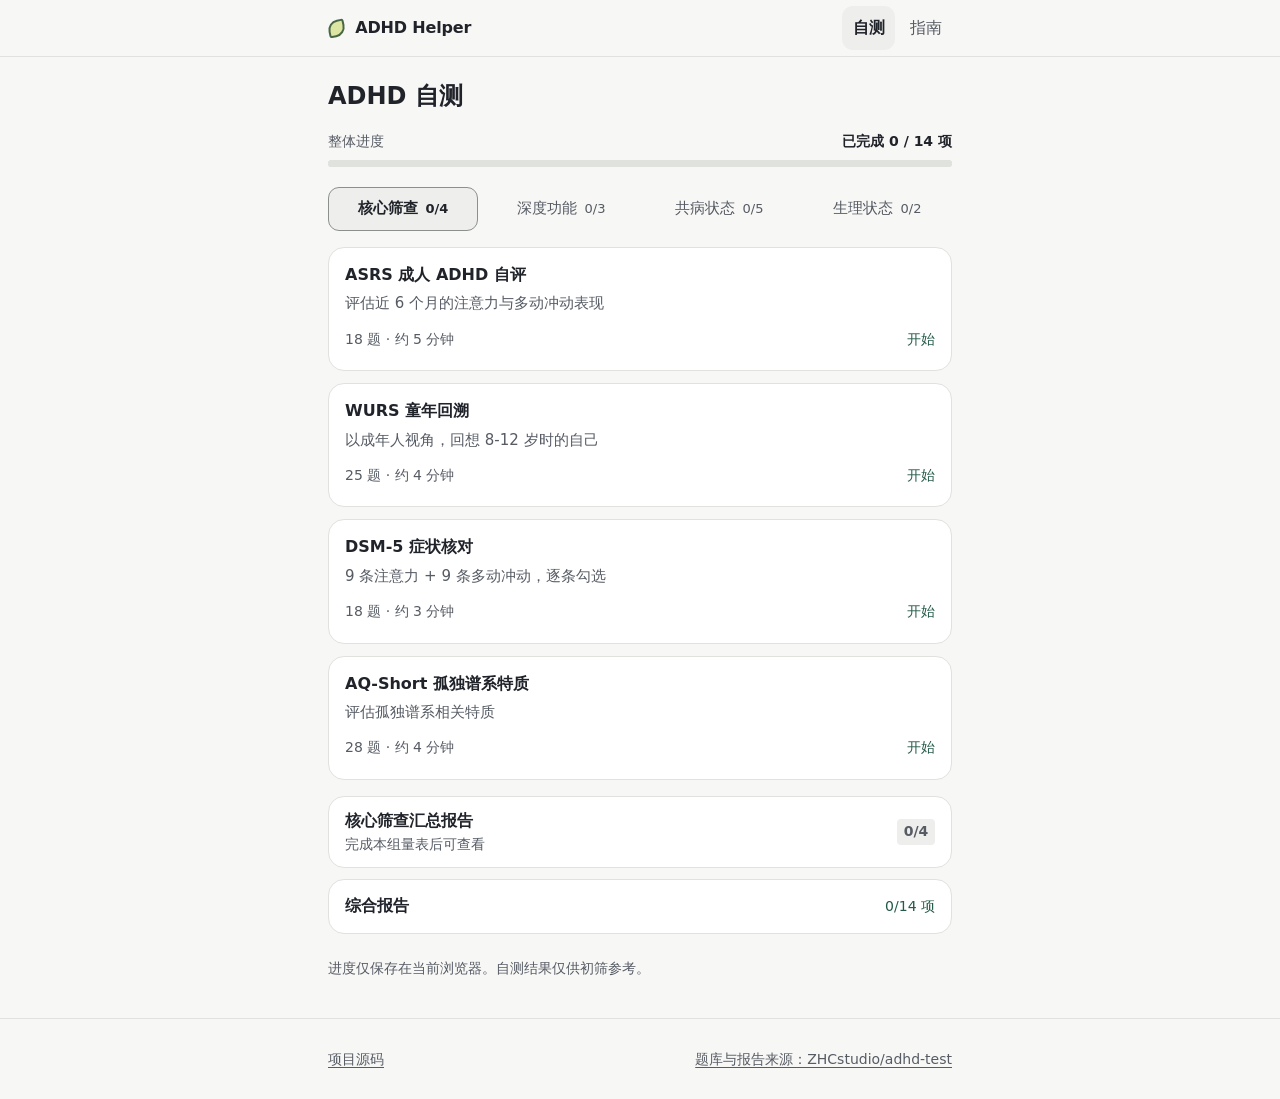
==== index.html @ ff5527a6 "Reduce competing emphasis across the assessment flow" ====
<!DOCTYPE html>
<html lang="zh-CN">
<head>
<meta charset="UTF-8">
<meta name="viewport" content="width=device-width, initial-scale=1">
<title>ADHD 自测 · ADHD Helper</title>
<meta name="description" content="ADHD 与神经多样性自测，含 14 项量表与报告。">
<script>
function openLegacyGuideSection() {
  if (["#library", "#action", "#foundations", "#toolbox"].includes(location.hash)) {
    location.replace("./guide.html" + location.search + location.hash);
  }
}
addEventListener("hashchange", openLegacyGuideSection);
openLegacyGuideSection();
</script>
<link rel="icon" type="image/png" href="site/assets/favicon.png">
<link rel="stylesheet" href="site/assets/site.css">
<link rel="stylesheet" href="site/assets/assessment.css">
</head>
<body class="assessment-page">
<a class="skip-link" href="#main">跳到正文</a>
<header class="site-header">
  <div class="wrap header-line">
    <a class="wordmark" href="./"><span class="mark" aria-hidden="true"></span>ADHD Helper</a>
    <nav aria-label="主导航">
      <a href="./" aria-current="page">自测</a>
      <a href="./guide.html">指南</a>
    </nav>
  </div>
</header>
<main id="main" class="wrap assessment">
  <noscript><p class="card">请启用 JavaScript，以便在浏览器里完成作答和生成报告。</p></noscript>


  <!-- ================= 首页 ================= -->
  <section class="screen" id="s-home">
    <h1 class="home-title" tabindex="-1">ADHD 自测</h1>
    <div class="home-progress" id="home-progress"></div>
    <div class="tabs" id="tabs" role="group" aria-label="量表分类"></div>
    <section class="scale-section" aria-labelledby="scale-heading">
      <h2 id="scale-heading" class="visually-hidden"></h2>
      <ul class="entry-list" id="entry-list" role="list"></ul>
    </section>
    <div class="report-list">
      <div id="tab-report-slot"></div>
      <div id="comp-slot"></div>
    </div>
    <div class="home-tools">
      <button class="btn btn-ghost" id="export-report" onclick="showReportImage()">导出报告图片</button>
      <details class="quiet-details" id="home-more" hidden>
        <summary>更多操作</summary>
        <button class="btn btn-ghost" onclick="resetTest()">清除本机进度</button>
      </details>
    </div>
    <p class="home-note">进度仅保存在当前浏览器。自测结果仅供初筛参考。</p>
  </section>

  <!-- ================= 引导页 ================= -->
  <section class="screen" id="s-guide">
    <button class="back-btn screen-back" onclick="showHome()">返回量表目录</button>
    <h2 class="step-title" tabindex="-1" id="g-title"></h2>
    <p id="g-rule" class="answer-rule"><span class="rule-label">作答范围</span> <strong id="g-focus"></strong></p>
    <p class="quiet-note" id="g-method" hidden></p>
    <p class="quiet-note" id="g-notice" hidden></p>
    <div class="btn-row">
      <button class="btn btn-primary" id="g-start" aria-describedby="g-rule">开始测试</button>
      <button class="btn btn-ghost" id="g-retest" onclick="retestCurrentScale()" hidden>重新测试</button>
    </div>
  </section>

  <!-- ================= 答题页 ================= -->
  <section class="screen" id="s-quiz">
    <button class="back-btn screen-back" onclick="openGuide(MODULES.indexOf(curMod))">返回量表说明</button>
    <div class="topbar">
      <div class="progress-row">
        <span id="q-scope"></span>
        <span id="q-position"></span>
      </div>
      <progress class="bar" id="q-bar" aria-label="本量表已答题数"></progress>
    </div>
    <div class="card q-card">
      <h2 tabindex="-1" class="q-text" id="q-text"></h2>
      <div class="q-hint" id="q-hint" hidden></div>
      <div class="options" id="options" role="radiogroup" aria-labelledby="q-text"></div>
      <details class="quiet-details" id="q-example" hidden>
        <summary>看例子</summary>
        <p id="q-ex"></p>
      </details>
    </div>
    <div class="quiz-actions">
      <button class="btn btn-ghost" id="q-back" onclick="goBack()">上一题</button>
      <button class="btn btn-primary" id="q-next" onclick="advanceQuestion()" disabled>下一题</button>
    </div>
  </section>

  <!-- ================= 单项结果页 ================= -->
  <section class="screen" id="s-result">
    <p class="quiet-note result-scale" id="r-scale"></p>
    <h2 class="step-title" tabindex="-1" id="r-title"></h2>
    <p class="result-score" id="r-score"></p>
    <div class="safety-summary" id="r-safety" hidden></div>
    <p class="quiet-note">结果仅供初筛参考，不能替代临床诊断。</p>
    <div class="btn-row">
      <button class="btn btn-primary" id="r-next">下一个测试</button>
      <button class="btn btn-ghost" id="r-home" onclick="showHome()">返回量表目录</button>
    </div>
    <details class="report-section" id="r-detail">
      <summary>结果解读</summary>
      <div class="sec-body interpret" id="r-interpret"></div>
    </details>
    <details class="quiet-details" id="r-more">
      <summary>更多操作</summary>
      <div class="quiet-actions">
        <button class="btn btn-ghost" onclick="openGuide(MODULES.indexOf(curMod))">量表说明</button>
        <button class="btn btn-ghost" onclick="retestCurrentScale()">重新测试</button>
      </div>
    </details>
  </section>

  <!-- ================= 模块汇总报告 ================= -->
  <section class="screen" id="s-tabrep">
    <h2 class="step-title" tabindex="-1" id="tr-title"></h2>
    <p class="report-overview" id="tr-sub"></p>
    <div class="safety-summary" id="tr-safety" hidden></div>
    <p class="quiet-note">报告仅供初筛参考，不能替代临床诊断。</p>
    <div class="btn-row">
      <button class="btn btn-primary" id="tr-next-module">下一个模块测试</button>
      <button class="btn btn-ghost" id="tr-home" onclick="showHome()">返回量表目录</button>
    </div>
    <div class="report-sections" id="tr-body"></div>
    <a class="quiet-link" href="./guide.html">阅读指南</a>
  </section>

  <!-- ================= 综合报告 ================= -->
  <section class="screen" id="s-comp">
    <h2 class="step-title" tabindex="-1">综合评估报告</h2>
    <p class="report-overview" id="c-sub"></p>
    <div class="safety-summary" id="c-safety" hidden></div>
    <p class="quiet-note">报告仅供初筛参考，不能替代临床诊断。</p>
    <div class="btn-row">
      <button class="btn btn-primary" onclick="showReportImage()">导出报告图片</button>
      <button class="btn btn-ghost" onclick="showHome()">返回量表目录</button>
    </div>
    <div class="report-sections" id="c-body"></div>
    <a class="quiet-link" href="./guide.html">阅读指南</a>
    <p class="author">测试作者：烛火虫</p>
  </section>

  <!-- ================= 未解锁 ================= -->
  <section class="screen" id="s-locked">
    <h2 class="step-title" tabindex="-1" id="l-title"></h2>
    <p class="report-overview" id="l-sub"></p>
    <div class="btn-row">
      <button class="btn btn-primary" id="l-btn">继续测试</button>
      <button class="btn btn-ghost" onclick="showHome()">返回量表目录</button>
    </div>
    <details class="report-section" id="l-detail">
      <summary>未完成的量表</summary>
      <ul class="sec-body pending-list" id="l-body"></ul>
    </details>
  </section>
</main>
<footer class="site-footer">
  <div class="wrap footer-line">
    <a href="https://github.com/LukeSONG2000/adhd-helper">项目源码</a>
    <a href="https://github.com/ZHCstudio/adhd-test">题库与报告来源：ZHCstudio/adhd-test</a>
  </div>
</footer>

<script>
/* =====================================================================
 * 0. 全局配置
 * ===================================================================== */
const STORE_KEY = "nd_matrix_v2";        // localStorage 存档键（v2：计分规范化后的新存档，避免读到旧版计分缓存）

/* 就诊前商业保险提醒：当结果建议去医院诊断时显示 */
const INSURANCE_TIP = `<p class="small" style="margin:6px 0 0;color:var(--t2);">💡 就诊前提醒：如你近期计划购买商业健康险或重疾险，建议先完成投保再就诊。因为一旦留下精神类疾病（如 ADHD）的确诊或就诊记录，可能影响后续核保与承保。</p>`;
/* 报告结尾的就诊前保险小提醒 */
const INSURANCE_CLOSE = rsec("就诊前小提醒", `<p>如你近期有就医计划，建议先配置好商业健康险或重疾险再就诊；因为一旦留下精神类疾病（如 ADHD）的确诊或就诊记录，可能影响后续投保与核保。</p>`);

const TABS = [
  { id: "core",     name: "核心筛查" },
  { id: "deep",     name: "深度功能" },
  { id: "comorbid", name: "共病状态" },
  { id: "physio",   name: "生理状态" }
];

/* 选项预设（v = 该选项计分值） */
const O = {
  f5:  [["从不",0],["很少",1],["有时",2],["经常",3],["非常频繁",4]],
  s5:  [["完全没有",0],["轻微",1],["中度",2],["明显",3],["非常严重",4]],
  c5:  [["从不",0],["偶尔",1],["有时",2],["经常",3],["几乎总是",4]],
  yn:  [["否",0],["是",1]],
  a4:  [["完全不符合",0],["略有不符合",1],["略有符合",2],["完全符合",3]],
  aq4: [["完全不符合",1],["略有不符合",2],["略有符合",3],["完全符合",4]],
  b3:  [["从不",0],["有时",1],["经常",2]],
  t5:  [["完全不符合",1],["比较不符合",2],["一般",3],["比较符合",4],["完全符合",5]],
  p4:  [["完全没有",0],["有几天",1],["一半以上时间",2],["几乎每天",3]]
};

/* =====================================================================
 * 1. 题库
 * ---------------------------------------------------------------------
 * 说明：每个模块 = 一个对象。items 为题目数组，opts 为选项预设。
 *      你现在可以直接替换 items 里的文字，数量与顺序任意；
 *      计分自动按 opts 的 v 值累加，无需改动其他代码。
 *      detail(a) 用于计算维度子分，conclude(r) 用于结论，interpret(r) 用于解析文案。
 * ===================================================================== */

/* ---------- 模块 1：ASRS（18 题，0-4 分，满分 72） ---------- */
const ASRS_ITEMS = [
  "做事时，我常因难以关注细节而粗心出错。",
  "做需要持续专注的事时，我很难一直保持注意力。",
  "别人和我说话时，我常常在走神、没听进去。",
  "任务到了收尾阶段，我常常就做不下去了。",
  "需要按顺序推进的事，我常常拖到最后才做。",
  "我常忘记约定、预约，或忘记答应过的事。",
  "需要安静坐着时，我常坐不住、手脚动不停。",
  "在需要长时间坐着的场合，我常忍不住起身。",
  "我常感到内心焦躁、像有股劲儿使不出来。",
  "在需要收住的场合，我常常话特别多。",
  "别人话没说完，我常忍不住先接话。",
  "需要排队或等待时，我常感到难以忍受。",
  "我常常在别人说话时插嘴或打断。",
  "日常生活中我常因粗心漏掉细节。",
  "我常把手机、钥匙、文件随手一放就找不到。",
  "周围有动静时，我很容易被带走注意力。",
  "我常同时开好几件事，最后一件都没做完。",
  "需要等待结果时，我常感到坐立难安。"
];

/* ---------- 模块 2：WURS（25 题，0-4 分，满分 100，36 分为界） ---------- */
const WURS_ITEMS = [
  "上课或写作业时，我很难长时间集中注意力。",
  "我常在上课时走神、做白日梦。",
  "我写作业拖拖拉拉，常要大人催。",
  "我在座位上坐不住，总想动来动去。",
  "我常弄丢课本、文具或作业本。",
  "我的书包、书桌或房间总是很乱。",
  "我做事鲁莽，不太考虑后果。",
  "我在课堂上很难安静听讲。",
  "我常和同伴在游戏或活动中起冲突。",
  "我话很多，常插嘴、打断别人。",
  "排队或轮流时，我很难耐心等待。",
  "我情绪变化很快，容易突然发脾气。",
  "被批评时我反应特别强烈，很难平静。",
  "我比同龄人更容易冲动，事后又后悔。",
  "我阅读时容易跳行、漏字。",
  "我写字潦草，很难写工整。",
  "我的成绩明显配不上我的聪明程度。",
  "我很难把需要按步骤的事做完。",
  "我常忘记老师布置的作业或要带的东西。",
  "一点动静就能把我从专注里拉走。",
  "我动作笨拙，容易磕碰受伤。",
  "我在课堂上小动作很多。",
  "我很难按时起床、按时完成事情。",
  "大人常说我精力太旺盛、像装了马达。",
  "我常凭一时兴致做事，兴趣来得快去得也快。"
];

/* ---------- 模块 3：DSM-5 症状核对（18 题，是/否） ---------- */
const DSM_ATT_ITEMS = [
  "完成任务时，我常因粗心或忽略细节而出错。",
  "我很难在任务或娱乐中保持较长时间的专注。",
  "别人直接和我说话时，我常显得心不在焉。",
  "我常无法按指令把事情做完（不是对抗或不理解）。",
  "我在组织任务、管理时间上常感到困难。",
  "我常回避或不愿开始需要持续动脑的事。",
  "我常弄丢必需的东西（钥匙、手机、文件等）。",
  "外界无关的刺激很容易让我分心。",
  "日常活动中我常忘事（回消息、缴费、约定等）。"
];
const DSM_HYP_ITEMS = [
  "我手脚常动个不停，或在座位上扭来扭去。",
  "需要安坐的场合，我常忍不住离开座位。",
  "我常感到坐立难安、浑身想动。",
  "我很难安静地参与休闲活动或放松。",
  "我常忙个不停，像身上装了马达。",
  "我说话常常特别多。",
  "别人问题没问完，我常抢着回答。",
  "排队或等待轮到我时，我常难以忍受。",
  "我常打断或介入别人的对话、事情。"
];

/* ---------- 模块 4：AQ-Short（28 题，1-4 分，满分 112，65 分为界，Hoekstra 版） ---------- */
const AQ_ITEMS = [
  "我常注意到别人忽略的细节。",
  "比起和人一起，我更愿意独自做事。",
  "声音、光线、气味等感官刺激很容易让我不适。",
  "我能很快察觉对话里的潜台词。",             // 反向
  "我喜欢事情按固定的顺序和流程进行。",
  "社交场合里，我常不知道该接什么话。",
  "对感兴趣的话题，我会钻研得非常深。",
  "我喜欢和别人一起做事。",                   // 反向
  "我常按字面理解别人的话，听不出言外之意。",
  "我能轻松读懂别人的情绪。",                 // 反向
  "计划突然改变会让我明显不适。",
  "我常沉浸在自己的思绪里。",
  "我更喜欢熟悉的做法，而不是尝试新方式。",
  "我能自然地参与闲聊。",                     // 反向
  "我常觉得自己的感受和别人不太一样。",
  "人群、噪音等环境刺激很容易让我疲惫。",
  "我擅长想象虚构的场景或人物。",             // 反向
  "社交之后我需要独处来恢复。",
  "我很难推断别人在想什么。",
  "我喜欢规则明确、预期清楚的环境。",
  "别人常说我说话太直接。",
  "我能很快看懂一个人的表情。",               // 反向
  "我会同时深挖几个感兴趣的方向。",
  "我很难从别人的角度看问题。",
  "我比多数人更容易注意到规律和模式。",
  "我常因为该说什么而紧张。",
  "我对触感、衣物标签等比较敏感。",
  "我更喜欢和人保持一定距离的相处方式。"
];
const AQ_REV = [3, 7, 9, 13, 16, 21]; // 反向计分题索引（0 起）

/* ---------- 模块 5：BRIEF-A 核心摘录（15 题，0-2 分，3 维度） ---------- */
const BRIEF_ITEMS = [
  // 任务启动（0-4）
  "即使知道该做，我也很难开始。",
  "我需要别人催着才能开始做事。",
  "我常把任务拖到最后一刻。",
  "开始做事前，我会先做很多无关的事。",
  "我很难决定第一步该做什么。",
  // 工作记忆（5-9）
  "我常忘记刚刚被告知的事。",
  "做事做到一半，我忘了下一步要做什么。",
  "走进一个房间后，我忘了自己要拿什么。",
  "我必须写下来才能记住事情。",
  "心算或记账时我容易出错。",
  // 情绪控制（10-14）
  "我容易因为小事发火。",
  "情绪上来时，我很难让自己停下来。",
  "被批评后，我要很久才能缓过来。",
  "情绪波动会直接影响我的做事效率。",
  "我常在小事发火后懊悔自己的反应。"
];
const BRIEF_DIMS = ["任务启动", "工作记忆", "情绪控制"];

/* ---------- 模块 7：CAT-Q 社交伪装（10 题，0-3 分，满分 30） ---------- */
const CATQ_ITEMS = [
  "我会模仿别人的表情和语气，让自己显得自然。",
  "我会提前准备话题，避免冷场。",
  "我会刻意控制自己的动作，让它看起来正常。",
  "社交后我会反复回想自己说错的话。",
  "我会隐藏自己真正感兴趣的话题。",
  "我会强迫自己维持眼神接触。",
  "社交时我会扮演一个更讨人喜欢的自己。",
  "我需要花很多力气才能让对话显得自然。",
  "我会压住自己的真实反应（不适、烦躁）。",
  "社交结束后我感到明显疲惫。"
];

/* ---------- 模块 8：TAS-20 述情障碍（20 题，1-5 分，满分 100，61 分为界） ---------- */
const TAS_ITEMS = [
  "我常不清楚自己此刻是什么感受。",
  "我很难用语言描述自己的情绪。",
  "我有时会突然情绪爆发，却说不清原因。",
  "我能轻松地描述自己的感受。",
  "我更愿意去体验感受，而不只是分析事情。",
  "难过时，我分不清是悲伤、愤怒还是害怕。",
  "我常分不清身体感觉和情绪的区别。",
  "我更愿意聊具体的事，而不是感受。",
  "我会回避谈自己的内心。",
  "与自己的情绪保持联结，对我来说很重要。",
  "别人说我太理性、太冷静。",
  "我很难察觉别人情绪的变化。",
  "我常用还好没事概括自己的状态。",
  "我很难分辨自己是紧张还是兴奋。",
  "我常事后才意识到当时的情绪。",
  "我觉得谈感受没什么用。",
  "我不太会安慰别人。",
  "即使彼此沉默，我也能感到和他人的亲近。",
  "审视自己的感受，能帮我更好地解决问题。",
  "我常感到内心一片空白，说不出感受。"
];

/* ---------- 模块 9：PHQ-9（9 题，0-3 分，满分 27） ---------- */
const PHQ_ITEMS = [
  "做事时提不起劲，或没有兴趣。",
  "感到心情低落、沮丧或绝望。",
  "入睡困难、睡不安稳，或睡得过多。",
  "感到疲倦、没有活力。",
  "食欲不振，或吃得比平时多很多。",
  "觉得自己很糟，或觉得自己让家人失望。",
  "注意力不集中（如看东西时容易走神）。",
  "动作或说话明显变慢；或烦躁、坐立不安。",
  "有不如死掉，或想伤害自己的念头。"
];

/* ---------- 模块 10：GAD-7（7 题，0-3 分，满分 21） ---------- */
const GAD_ITEMS = [
  "感到紧张、焦虑或急切。",
  "无法停止或控制自己的担忧。",
  "对各种各样的事情担忧过多。",
  "很难放松下来。",
  "因为不安而无法静坐。",
  "变得容易烦恼或易怒。",
  "感到好像会有可怕的事情发生。"
];

/* ---------- 模块 11：CPTSD 核心版（10 题，0-4 分，满分 40） ---------- */
const CPT_ITEMS = [
  "一点小事就能让我情绪失控。",
  "情绪来得很猛，我很难平复。",
  "我常感到麻木、心里空空的。",
  "我常觉得自己本质上有问题。",
  "我经常感到羞耻。",
  "我觉得自己不值得被好好对待。",
  "我很难信任别人。",
  "我总在警惕不好的事会发生。",
  "我常感到和周围的人有距离。",
  "我很难在关系里放松下来。"
];

/* ---------- 模块 12：MDQ 双相摘要（13 题是/否 + 1 题综合） ---------- */
const MDQ_ITEMS = [
  "曾有一段时间，我比平常更有精力、更自信。",
  "那段时间我睡得很少也不觉得累。",
  "那段时间我话比平常多很多。",
  "那段时间念头飞快，停不下来。",
  "那段时间我很容易被外界打断、分心。",
  "那段时间我做了很多计划外的事。",
  "那段时间我特别容易烦躁。",
  "那段时间我觉得自己能力特别强。",
  "那段时间我花钱比平常多，或冲动消费。",
  "那段时间我在人际上更主动甚至冒失。",
  "那段时间我做过事后后悔的冲动决定。",
  "别人觉得我那段时间不像平时的我。",
  "那种状态持续了几天以上。",
  "这些状态是否曾同时出现，并给我带来明显困扰？"   // 综合题
];

/* ---------- 模块 13：MSI-BPD（10 题，是/否，≥7 高风险） ---------- */
const MSI_ITEMS = [
  "我常因为害怕被抛下而反应强烈。",
  "我的人际关系常在极度亲密和疏远之间摆动。",
  "我对自己的看法经常剧烈变化。",
  "情绪很差时，我会冲动地做一些事后后悔的事。",
  "我曾在情绪崩溃时有过伤害自己的冲动。",
  "我常感到内心空虚。",
  "我容易暴怒，很难控制。",
  "压力大时，我会觉得一切不真实，或像抽离出去。",
  "我常觉得别人不可靠。",
  "我很难控制自己的情绪。"
];

/* ---------- 模块 14：PSQI 睡眠质量核心版（9 题，0-3 分，满分 27） ---------- */
const PSQI_ITEMS = [
  "上床后我要很久才能睡着。",
  "我夜里会醒来，或很早就醒。",
  "我的睡眠时长不够。",
  "白天我感到困倦、精力不足。",
  "睡眠问题已经影响到我的工作或学习。",
  "我需要靠刷手机才能入睡。",
  "一躺下，脑子里的念头就停不下来。",
  "我的作息时间很不固定。",
  "早上我很难起床。"
];

/* ---------- 模块 15：rMEQ 晨型-夜型问卷精简版（5 题，总分 4–24） ---------- */
const CHRONO_ITEMS = [
  { q: "如果你可以完全自由安排一天，你大概几点起床？", opts: [
    ["05:00–06:30", 5], ["06:30–07:45", 4], ["07:45–09:45", 3], ["09:45–11:00", 2], ["11:00–12:00", 1]
  ] },
  { q: "早上醒来后的头半小时，你通常感觉如何？", opts: [
    ["非常清醒", 4], ["比较清醒", 3], ["有点疲惫", 2], ["非常疲惫", 1]
  ] },
  { q: "如果要做一个很需要动脑的任务（比如考试），你更愿意安排在什么时候？", opts: [
    ["08:00–10:00", 4], ["11:00–13:00", 3], ["15:00–17:00", 2], ["19:00–21:00", 1]
  ] },
  { q: "一天中你感觉状态最好、最有精神的时间大概是？", opts: [
    ["05:00–08:00", 5], ["08:00–10:00", 4], ["10:00–17:00", 3], ["17:00–22:00", 2], ["22:00–05:00", 1]
  ] },
  { q: "你觉得自己是晨型人还是夜型人？", opts: [
    ["明显晨型", 6], ["偏晨型", 4], ["偏夜型", 2], ["明显夜型", 0]
  ] }
];

/* =====================================================================
 * 2. 模块定义（计分 / 结论 / 解析 / 引导页）
 * ===================================================================== */
const MODULES = [
  /* ---------------- Tab 1 核心筛查 ---------------- */
  {
    id: "asrs", tab: "core", icon: "⚡", color: "#EEF3E4",
    name: "ASRS 成人 ADHD 自评",
    desc: "评估近 6 个月的注意力与多动冲动表现",
    time: "5", items: ASRS_ITEMS, opts: O.f5,
    detail(a) {
      const iaIdx = [0,1,2,3,4,5,13,14,15,16], hiIdx = [6,7,8,9,10,11,12,17];
      const sum = idx => idx.reduce((s,i) => s + (a[i] || 0), 0);
      const core = a.slice(0,6).filter(v => v >= 2).length; // 核心 6 题中有时/经常/非常频繁数
      return { ia: sum(iaIdx), iaMax: iaIdx.length*4, hi: sum(hiIdx), hiMax: hiIdx.length*4, core };
    },
    conclude(r) {
      return r.detail.core >= 4
        ? { label: "高度疑似", emoji: "🔎" }
        : { label: "未达初筛阈值", emoji: "🌱" };
    },
    interpret(r) {
      const d = r.detail;
      let h = `<div class="dim">
        <div class="dim-row"><span>注意力缺陷（IA）</span><strong>${d.ia} / ${d.iaMax}</strong></div>
        <div class="dim-bar"><div class="dim-fill" style="width:${Math.round(d.ia/d.iaMax*100)}%"></div></div>
      </div>
      <div class="dim">
        <div class="dim-row"><span>多动 / 冲动（HI）</span><strong>${d.hi} / ${d.hiMax}</strong></div>
        <div class="dim-bar"><div class="dim-fill" style="width:${Math.round(d.hi/d.hiMax*100)}%"></div></div>
      </div>`;
      if (d.core >= 4) {
        h += `<p>6 道核心题中，你有 <strong>${d.core} 题</strong>选择了有时经常或非常频繁。在国际通用的 ASRS 初筛规则里，核心题有 4 题及以上达到这个频率，提示<strong>高度疑似成人 ADHD</strong>。</p>`;
      } else {
        h += `<p>6 道核心题中，有 <strong>${d.core} 题</strong>达到有时以上，暂未达到常用的初筛提示阈值。</p>`;
      }
      h += `<p>注意力维度（IA）偏高，通常表现为分心、粗心、拖延、难以组织和收尾；多动冲动维度（HI）偏高，则更多表现为坐立不安、内心焦躁、打断别人、凭冲动做决定。你的两个维度分别是 ${d.ia}/${d.iaMax} 与 ${d.hi}/${d.hiMax}，可以据此判断困扰主要落在哪一侧。</p>`;
      h += d.core >= 4
        ? `<p>💡 建议：这样的频率已经可能影响到工作、学习或关系，值得做一次正式评估，精神科或心理科都可以，医生会结合成长史一起判断。</p>${INSURANCE_TIP}`
        : `<p>💡 建议：目前未达提示阈值。如果生活中确实有明显困扰，可以先记录两周的注意力状况，再决定是否咨询。</p>`;
      return h;
    },
    guide: {
      title: "ASRS 成人 ADHD 自评量表",
      focus: "最近半年"
    }
  },
  {
    id: "wurs", tab: "core", icon: "🕰️", color: "#fef6ee",
    name: "WURS 童年回溯",
    desc: "以成年人视角，回想 8-12 岁时的自己",
    time: "4", items: WURS_ITEMS, opts: O.s5,
    detail(a) { return {}; },
    conclude(r) {
      return r.score >= 36
        ? { label: "童年特征显著", emoji: "🕰️" }
        : { label: "童年特征不明显", emoji: "🌱" };
    },
    interpret(r) {
      let h = "";
      if (r.score >= 36) {
        h += `<p>你的童年回溯得分 <strong>${r.score} 分</strong>（36 分为分界线），提示这些特征在 8-12 岁时就已经相当明显。</p>
        <p>这些特征在童年时期就已经存在，你从小到大一直承担着比常人更多的负荷。这并不是你现在才出现的困扰，而是伴随你已久的特质。</p>
        <p>很多人在成长过程中学会了用意志力、清单、截止期限和自责来压住这些表现，所以外人看到的往往是挺靠谱的一个人，只有你自己知道维持这一切有多费力。</p>
        <p>💡 建议：这份回溯结果对医生判断是否 12 岁前起病很有价值，就诊时可以直接拿出来讲。</p>`;
      } else {
        h += `<p>你的童年回溯得分 <strong>${r.score} 分</strong>，低于 36 分的分界线，说明你记忆中的童年并没有集中出现这类特征。</p>
        <p>这提示：你现在遇到的注意力或执行困难，<strong>可能更多与近期的压力、情绪或睡眠有关</strong>，而不是从童年延续下来的特质。</p>
        <p>💡 建议：先看看后面的情绪与睡眠量表，也许答案在那里。</p>`;
      }
      return h;
    },
    guide: {
      title: "WURS 童年回溯量表",
      focus: "自己 8–12 岁时"
    }
  },
  {
    id: "dsm", tab: "core", icon: "📋", color: "#eefef4",
    name: "DSM-5 症状核对",
    desc: "9 条注意力 + 9 条多动冲动，逐条勾选",
    time: "3", items: DSM_ATT_ITEMS.concat(DSM_HYP_ITEMS), opts: O.yn,
    detail(a) {
      return { att: a.slice(0,9).filter(v => v === 1).length,
               hyp: a.slice(9).filter(v => v === 1).length };
    },
    conclusionByDetail(d) {
      if (d.att >= 5 && d.hyp >= 5) return "ADHD-C型";
      if (d.att >= 5) return "ADHD-I型";
      if (d.hyp >= 5) return "ADHD-HI型";
      return "症状不明显";
    },
    conclude(r) {
      const l = this.conclusionByDetail(r.detail);
      return { label: l, emoji: l === "症状不明显" ? "🌱" : "🔎" };
    },
    summary(r) { return `注意(${r.detail.att}/9) 多动(${r.detail.hyp}/9) | 结论：${this.conclusionByDetail(r.detail)}`; },
    interpret(r) {
      const d = r.detail;
      let h = `<div class="dim">
        <div class="dim-row"><span>注意力不集中条目是</span><strong>${d.att} / 9</strong></div>
        <div class="dim-bar"><div class="dim-fill" style="width:${Math.round(d.att/9*100)}%"></div></div>
      </div>
      <div class="dim">
        <div class="dim-row"><span>多动 / 冲动条目是</span><strong>${d.hyp} / 9</strong></div>
        <div class="dim-bar"><div class="dim-fill" style="width:${Math.round(d.hyp/9*100)}%"></div></div>
      </div>`;
      const l = this.conclusionByDetail(d);
      if (l === "ADHD-C型") h += `<p>两个维度都达到 5 条及以上，属于<strong>混合型（ADHD-C）</strong>：分心和冲动同时存在，互相放大。</p>`;
      else if (l === "ADHD-I型") h += `<p>注意力维度达到显著水平，多动冲动相对轻微，属于<strong>注意力缺陷为主型（ADHD-I）</strong>。这类安静的 ADHD最容易被误读成懒不用心。</p>`;
      else if (l === "ADHD-HI型") h += `<p>多动冲动维度达到显著水平，注意力条目相对轻，属于<strong>多动冲动为主型（ADHD-HI）</strong>：坐不住、抢话、冲动决定的比重更大。</p>`;
      else h += `<p>两个维度都未达到 5 条这一阈值，当前症状表现较为轻微。</p>`;
      h += `<p class="small">DSM-5 完整诊断还需满足：12 岁前起病、在两个以上场景出现、明确影响功能。本核对只覆盖条目这一层。</p>`;
      return h;
    },
    guide: {
      title: "DSM-5 症状核对清单",
      focus: "日常经常出现的情况"
    }
  },
  {
    id: "aq", tab: "core", icon: "🧩", color: "#f3f0ff",
    name: "AQ-Short 孤独谱系特质",
    desc: "评估孤独谱系相关特质",
    time: "4", items: AQ_ITEMS, opts: O.aq4, rev: AQ_REV,
    detail(a) { return {}; },
    conclude(r) {
      return r.score >= 65
        ? { label: "高度符合 ASD 特质", emoji: "🧩" }
        : { label: "未达提示阈值", emoji: "🌱" };
    },
    interpret(r) {
      let h = "";
      if (r.score >= 65) {
        h += `<p>你的得分 <strong>${r.score} 分</strong>，达到 65 分的提示线，说明你在社交理解、感官敏感、偏好规律、兴趣深度等方面，呈现出较多<strong>孤独谱系（ASD）特质</strong>。</p>
        <p>需要特别说明的是：<strong>ASD 特质常常被社交伪装所掩盖</strong>。很多人从小被期待懂事、体贴、会看眼色，于是主动学会微笑、接话、模仿别人的反应，看起来社交无碍，但每一次互动都在消耗大量心力。长期伪装的结果，往往是成年后持续的疲惫、社交后需要长时间独处恢复，甚至搞不清哪个才是真正的我。<span class="small">（这类伪装在女性身上尤其常见，因此女性的 ASD 往往更晚才被识别。）</span></p>
        <p>这类耗竭常被误认为抑郁或内向，也常和 ADHD 同时出现。</p>
        <p>💡 建议：如果这些描述让你有共鸣，可以进一步了解孤独谱系（ASD）的表现，而不必急着给自己下结论。</p>`;
      } else {
        h += `<p>你的得分 <strong>${r.score} 分</strong>，未达到 65 分的提示线，ASD 相关特质的整体表现不突出。</p>
        <p>当然，量表无法覆盖所有情况，如果你在社交场合长期感到在演，或对声音、光线格外敏感，仍值得单独关注。</p>`;
      }
      return h;
    },
    guide: {
      title: "AQ-Short 孤独谱系特质筛查",
      focus: "长期一贯的表现"
    }
  },

  /* ---------------- Tab 2 深度功能 ---------------- */
  {
    id: "brief", tab: "deep", icon: "🧠", color: "#eef7ff",
    name: "BRIEF-A 核心摘录",
    desc: "任务启动 · 工作记忆 · 情绪控制",
    time: "3", items: BRIEF_ITEMS, opts: O.b3,
    detail(a) {
      const s = [0,1,2].map(k => a.slice(k*5, k*5+5).reduce((x,y) => x + (y||0), 0));
      return { scores: s, maxEach: 10, weakest: BRIEF_DIMS[s.indexOf(Math.max(...s))], total: s.reduce((x,y)=>x+y,0) };
    },
    conclude(r) {
      const d = r.detail, avg = d.total / 15;
      if (avg >= 1.2) return { label: `执行负荷偏高（最弱：${d.weakest}）`, emoji: "🧠" };
      if (avg >= 0.7) return { label: `执行负荷中等（最弱：${d.weakest}）`, emoji: "🌤️" };
      return { label: "执行功能负荷较低", emoji: "🌱" };
    },
    interpret(r) {
      const d = r.detail;
      let h = `<p>三个维度的得分（每项满分 10）：</p>`;
      BRIEF_DIMS.forEach((name, i) => {
        h += `<div class="dim">
          <div class="dim-row"><span>${name}</span><strong>${d.scores[i]} / 10</strong></div>
          <div class="dim-bar"><div class="dim-fill" style="width:${d.scores[i]*10}%"></div></div>
        </div>`;
      });
      const desc = {
        "任务启动": "开始一件事对你来说格外费劲，不是不想做，而是启动这一步像有一堵墙。拖延往往卡在这里。",
        "工作记忆": "信息在脑子里存不住：听完就忘、做到一半忘了下一步。这不是记性差，而是工作记忆的便签纸太小。",
        "情绪控制": "情绪的反应速度和强度都偏高，小事也能点着火，事后又容易懊悔。"
      };
      h += `<p>你最薄弱的环节是 <strong>${d.weakest}</strong>。${desc[d.weakest]}</p>`;
      h += `<p>💡 建议：与其全面改造自己，不如只针对这一个环节设计外部支架，比如把启动动作拆到极小、把记忆外包给便签和提醒、在情绪爆发前设一个物理暂停。</p>`;
      return h;
    },
    guide: {
      title: "BRIEF-A 执行功能核心摘录",
      focus: "最近一个月",
      method: "没遇过的情境，可以估计自己完成的难度。"
    }
  },
  {
    id: "catq", tab: "deep", icon: "🎭", color: "#f5f0ff",
    name: "CAT-Q 社交伪装代价",
    desc: "评估你在社交中隐藏或补偿自身特质的程度",
    time: "2", items: CATQ_ITEMS, opts: O.a4,
    detail(a) { return {}; },
    conclude(r) {
      if (r.score >= 18) return { label: "伪装代价高", emoji: "🎭" };
      if (r.score >= 10) return { label: "伪装代价中等", emoji: "🌤️" };
      return { label: "伪装负担较低", emoji: "🌱" };
    },
    interpret(r) {
      let h = "";
      if (r.score >= 18) {
        h += `<p>你的得分 <strong>${r.score} / 30</strong>，说明你在社交中投入了大量精力去<strong>掩饰、补偿和模仿</strong>。</p>
        <p>伪装不是虚伪，而是一种保护：你学会了用合适的表情、合适的语气、合适的话题，让自己不被看穿、不被排斥。但它的代价是，<strong>每一次社交都变成一场需要全神贯注的表演</strong>，结束后只想瘫着，谁也不想见。</p>
        <p>长期如此，常见的后果是：社交后极度疲惫、越来越回避场合、以及他们喜欢的是我演出来的那个人的疏离感。</p>
        <p>💡 建议（去伪装化）：不必一次卸下所有面具。先从<strong>最安全的一两个关系</strong>开始，练习少演一点，允许自己说我没听懂，允许自己提前离场，允许沉默。同时给社交后的自己留出固定的恢复时间。</p>`;
      } else if (r.score >= 10) {
        h += `<p>你的得分 <strong>${r.score} / 30</strong>，存在一定的社交伪装，但还没有到高消耗的程度。你可能只在某些场合（如陌生人多的聚会、需要表现的工作场景）才会明显进入表演状态，大多数时候还算放松。</p>
        <p>这类轻微的伪装本身不是问题，很多人都会在特定场合调整自己。只是要留意：<strong>哪些场合让你最累、结束后最想独处</strong>，这些就是你伪装成本最高的地方。</p>
        <p>💡 建议：对高消耗的场合适当减少次数、提前准备、或给自己留出事后恢复的时间，能省下不少力气。</p>`;
      } else {
        h += `<p>你的得分 <strong>${r.score} / 30</strong>，社交中的伪装负担较低，你大多时候能以接近本来的样子与人相处，不需要花太多心力去扮演别人。</p>
        <p>这意味着你在社交中保留了更多真实的能量，是很好的状态。当然，这不代表你从不调整自己——只是这种调整没有成为你的主要消耗。</p>`;
      }
      return h;
    },
    guide: {
      title: "CAT-Q 社交伪装量表（摘录）",
      focus: "真实的社交习惯"
    }
  },
  {
    id: "tas", tab: "deep", icon: "🌫️", color: "#eef7f7",
    name: "TAS-20 述情障碍",
    desc: "识别与表达情绪的困难程度",
    time: "3", items: TAS_ITEMS, opts: O.t5, rev: [3, 4, 9, 17, 18], // 反向题：原版第 4/5/10/18/19 题
    detail(a) { return {}; },
    conclude(r) {
      if (r.score >= 61) return { label: "重度述情障碍", emoji: "🌫️" };
      if (r.score >= 51) return { label: "中度述情障碍", emoji: "🌤️" };
      return { label: "述情能力良好", emoji: "🌱" };
    },
    interpret(r) {
      let h = "";
      if (r.score >= 61) {
        h += `<p>你的得分 <strong>${r.score} 分</strong>（≥61 分为重度），提示存在明显的<strong>述情障碍</strong>：不是没有情绪，而是情绪在<strong>察觉 → 识别 → 命名 → 表达</strong>这条链上被卡住了。</p>
        <p>具体来说：身体可能有反应（胸口闷、胃紧、烦躁），但你说不清那是什么；别人问你怎么了，你只能回答没事就是有点烦；你更擅长谈事情，不擅长谈感受；有时情绪会突然爆发，自己也被吓一跳。</p>
        <p>这不是冷漠，也不是不合格，而是一种<strong>情绪加工方式的差异</strong>。它常和 ADHD、ASD、创伤经历同时出现，也会让焦虑抑郁更难被及时发现。</p>
        <p>💡 建议：从身体感受入手比从情绪名称入手容易，先记录身体哪里紧、什么情况下紧，再慢慢给它配一个词。</p>`;
      } else if (r.score >= 51) {
        h += `<p>你的得分 <strong>${r.score} 分</strong>，处于中等区间：你能感知情绪，但在<strong>精细区分和用语言表达</strong>上会有些吃力。</p>
        <p>💡 建议：试着把烦拆成更具体的词（委屈？被忽视？来不及？），命名的过程本身就会降低强度。</p>`;
      } else {
        h += `<p>你的得分 <strong>${r.score} 分</strong>，述情能力良好，你通常能察觉、分辨并说出自己的感受——这本身就是一项很实用的能力，尤其在需要向医生或他人描述自己状态时。</p>
        <p>情绪对你说得清楚，意味着它更多是信息而不是迷雾。保持即可，也可以在压力大时继续用简单的方式关照自己，比如偶尔问自己一句「我现在具体是什么感受」。</p>`;
      }
      return h;
    },
    guide: {
      title: "TAS-20 述情障碍量表",
      focus: "平时的表现",
      method: "不确定时可以选中间项。"
    }
  },

  /* ---------------- Tab 3 共病与情绪 ---------------- */
  {
    id: "phq9", tab: "comorbid", icon: "🌧️", color: "#eef2ff",
    name: "PHQ-9 抑郁筛查",
    desc: "近两周的情绪状态",
    time: "2", items: PHQ_ITEMS, opts: O.p4,
    detail(a) { return { selfHarm: a[8] || 0 }; },
    conclude(r) {
      const s = r.score;
      if (s >= 20) return { label: "重度抑郁倾向", emoji: "🌧️" };
      if (s >= 15) return { label: "中重度抑郁倾向", emoji: "🌧️" };
      if (s >= 10) return { label: "中度抑郁倾向", emoji: "🌥️" };
      if (s >= 5) return { label: "轻度抑郁倾向", emoji: "🌤️" };
      return { label: "无明显抑郁倾向", emoji: "🌱" };
    },
    interpret(r) {
      let h = `<p>得分 <strong>${r.score} / 27</strong>。分级参考：0-4 无／5-9 轻度／10-14 中度／15-19 中重度／20-27 重度。</p>`;
      if (r.score >= 10) {
        h += `<p>目前的情绪状态已经达到需要重视的程度。抑郁会直接带来注意力下降、动力不足、拖延加重，这些表现<strong>和 ADHD 高度重叠</strong>，所以在这一阶段很难分辨哪些是情绪造成的。</p>
        <p>💡 建议：优先处理情绪。规律作息、减少负荷、必要时寻求专业帮助，等情绪稳定后再回看注意力问题，判断会更准确。</p>`;
      } else {
        h += `<p>目前情绪状态整体平稳，抑郁症状不突出。过去两周里，你的动力、兴趣和睡眠大多能维持正常节奏，这为处理其他问题（比如注意力或睡眠）留出了更好的空间。</p>
        <p>💡 建议：偶尔有几天情绪低落属正常波动；但若这种低落连续出现、或开始影响你起床、工作、与人相处，即使分数不高也值得再次关注。</p>`;
      }
      if (r.detail.selfHarm > 0) {
        h += `<p class="safety-message">你提到过不如死掉或伤害自己的念头。<strong>请优先照顾自己的安全</strong>：联系身边信任的人，或拨打当地心理援助热线（如 12356 心理援助热线）。你不需要一个人扛。</p>`;
      }
      return h;
    },
    guide: {
      title: "PHQ-9 抑郁筛查",
      focus: "最近两周",
      method: "按出现的天数作答。",
      notice: "第 9 题涉及自伤念头。如果有相关念头，请及时寻求帮助。"
    }
  },
  {
    id: "gad7", tab: "comorbid", icon: "🌀", color: "#eefaff",
    name: "GAD-7 焦虑筛查",
    desc: "近两周的焦虑水平",
    time: "2", items: GAD_ITEMS, opts: O.p4,
    detail(a) { return {}; },
    conclude(r) {
      const s = r.score;
      if (s >= 15) return { label: "重度焦虑倾向", emoji: "🌀" };
      if (s >= 10) return { label: "中度焦虑倾向", emoji: "🌥️" };
      if (s >= 5) return { label: "轻度焦虑倾向", emoji: "🌤️" };
      return { label: "无明显焦虑倾向", emoji: "🌱" };
    },
    interpret(r) {
      let h = `<p>得分 <strong>${r.score} / 21</strong>。分级参考：0-4 无／5-9 轻度／10-14 中度／15-21 重度。</p>`;
      if (r.score >= 10) {
        h += `<p>焦虑水平偏高。长期焦虑会占用工作记忆，你会发现自己记不住、坐不住、脑子转个不停，看起来非常像 ADHD。</p>
        <p>💡 建议：先把焦虑当作主线处理（呼吸训练、减少咖啡因、规律运动、必要时专业帮助），再评估注意力。</p>`;
      } else {
        h += `<p>焦虑水平整体在正常范围内。过去两周里，你的紧张和担忧没有明显占用你的精力，这对注意力和睡眠都是好消息。</p>
        <p>💡 建议：偶尔的紧张是正常的。如果发现自己在特定情境（如截止期限、社交、健康担忧）里会明显紧绷，可以留意那种紧张是否来得快、去得也快；若持续超过两周且难以自控，再考虑进一步评估。</p>`;
      }
      return h;
    },
    guide: {
      title: "GAD-7 焦虑筛查",
      focus: "最近两周"
    }
  },
  {
    id: "cptsd", tab: "comorbid", icon: "🪨", color: "#f6f0ff",
    name: "CPTSD 核心版",
    desc: "情绪失调与负面自我认知",
    time: "2", items: CPT_ITEMS, opts: O.c5,
    detail(a) {
      const emo = a.slice(0,3).reduce((x,y)=>x+(y||0),0);
      const self = a.slice(3,6).reduce((x,y)=>x+(y||0),0);
      const rel = a.slice(6,10).reduce((x,y)=>x+(y||0),0);
      return { emo, self, rel };
    },
    conclude(r) {
      const s = r.score;
      if (s >= 30) return { label: "创伤相关反应显著", emoji: "🪨" };
      if (s >= 20) return { label: "创伤相关反应较明显", emoji: "🌥️" };
      if (s >= 10) return { label: "存在部分创伤相关反应", emoji: "🌤️" };
      return { label: "创伤相关反应较少", emoji: "🌱" };
    },
    interpret(r) {
      const d = r.detail;
      const dims = [
        { name: "情绪失调", v: d.emo, desc: "情绪来得快、强度大，难以平复，或对自己的情绪感到害怕与失控" },
        { name: "负面自我认知", v: d.self, desc: "长期觉得自己不够好、有羞耻感、习惯性自责，或觉得自己不值得被好好对待" },
        { name: "关系与警觉", v: d.rel, desc: "与人相处时容易高度警觉、难以信任，常担心被拒绝、被抛弃或受到威胁" }
      ];
      const top = dims.slice().sort((a, b) => b.v - a.v)[0];
      let h = `<p>得分 <strong>${r.score} / 40</strong>。三个方向的分布：情绪失调 ${d.emo}/12、负面自我认知 ${d.self}/12、关系与警觉 ${d.rel}/16。</p>`;
      if (r.score >= 30) {
        h += `<p>你在情绪调节、自我认知和关系层面都承受着相当大的压力，这些反应已经比较明显。它们往往来自<strong>长期处于不安全环境</strong>后形成的自我保护：高度警觉、容易羞耻、难以信任。</p>
        <p>这些反应会显著消耗注意力资源，也常被误认为情绪化或性格问题。其中最突出的是<strong>${top.name}</strong>——${top.desc}。</p>
        <p>💡 建议：创伤相关的议题，效果最好的往往不是自助技巧，而是<strong>与受过创伤培训的专业人士一起工作</strong>。如果条件允许，这是值得优先投入的方向。</p>`;
      } else if (r.score >= 20) {
        h += `<p>你在情绪调节和自我认知上承受着一定的压力，已经能感到这些反应对日常的拖累。其中最突出的是<strong>${top.name}</strong>：${top.desc}。</p>
        <p>这类反应常被误认为情绪化或性格问题，其实更像一套在长期不安全环境中形成的<strong>自我保护机制</strong>——它们曾经保护过你，只是现在代价越来越高。</p>
        <p>💡 建议：可以先从稳定作息、减少过度刺激入手，同时留意什么情境最容易触发你的警觉或羞耻。若这些反应持续影响生活，值得考虑与受过创伤培训的专业人士一起梳理。</p>`;
      } else if (r.score >= 10) {
        h += `<p>你目前<strong>存在一部分创伤相关的反应</strong>，程度不算高，但也不是完全无感——有些情境仍会勾起你的警觉、羞耻或情绪起伏。其中相对突出的是<strong>${top.name}</strong>：${top.desc}。</p>
        <p>这类反应往往在<strong>压力大、睡眠不足或遇到类似旧情境</strong>时被放大，平时则可能不显。它不一定要立刻处理，但值得你对自己多一分留意：什么时候会突然紧绷、突然自责、突然想逃离，这些瞬间背后往往藏着过去的经验。</p>
        <p>💡 建议：目前以<strong>自我照顾</strong>为主——稳定作息、保证睡眠、减少不必要的消耗，并试着在平静时把这些反应记录下来。如果它们开始频繁影响你的情绪或关系，再考虑寻求专业帮助。</p>`;
      } else {
        h += `<p>目前创伤相关反应的整体水平<strong>较低</strong>，三个方向都比较平稳：你能较好地调节情绪、自我评价相对稳定、在关系里也不容易过度警觉。这是很好的基础。</p>
        <p>不过，如果你在<strong>某些特定情境</strong>（比如被批评、冲突、被忽视）里仍会突然反应过激、难以自控，即使日常分数不高，也值得留意这些瞬间是否与过去的经历有关——分数低不等于完全没有相关体验，只是它目前没有成为生活的主要负担。</p>
        <p>💡 建议：保持现状，同时照顾好睡眠和压力水平即可。</p>`;
      }
      return h;
    },
    guide: {
      title: "CPTSD 核心症状筛查",
      focus: "最近一段时间的通常状态",
      notice: "可能触及不愉快的回忆。你可以随时停下。"
    }
  },
  {
    id: "mdq", tab: "comorbid", icon: "🌗", color: "#fff8ee",
    name: "MDQ 双相摘要",
    desc: "情绪高涨期的筛查提示",
    time: "3", items: MDQ_ITEMS, opts: O.yn,
    detail(a) { return { yes: a.slice(0,13).filter(v => v === 1).length, combined: a[13] === 1 }; },
    conclude(r) {
      return (r.detail.yes >= 7 && r.detail.combined)
        ? { label: "提示双相风险", emoji: "🌗" }
        : { label: "未达提示阈值", emoji: "🌱" };
    },
    summary(r) { return `符合 ${r.detail.yes}/13 项 | 结论：${this.conclude(r).label}`; },
    interpret(r) {
      const d = r.detail;
      let h = `<p>你勾选了 <strong>${d.yes} / 13</strong> 项情绪高涨期表现${d.combined ? "，且确认这些状态曾同时出现并造成困扰" : "，但未确认同时出现或造成明显困扰"}。</p>`;
      if (d.yes >= 7 && d.combined) {
        h += `<p>结果提示存在一定的<strong>双相谱系风险</strong>。这不是诊断，但很重要，因为双相和 ADHD 的部分表现（话多、精力旺、冲动）高度相似，而处理方式完全不同。若被当作单纯 ADHD 处理，可能会带来风险。</p>
        <p>💡 建议：如果确实有周期性的高涨期与低谷期，就诊时<strong>主动告诉医生</strong>，并尽量记录情绪波动的周期。是否属于双相，必须由专业医生判断，请不要自行下结论。</p>`;
      } else {
        h += `<p>目前未达到双相风险的常用提示阈值，说明你没有出现一段明确、成片的高涨期——那种精力过剩、话多、睡眠减少却仍不累、情绪异常高涨的状态。</p>
        <p>这通常意味着你的情绪起伏更多是日常范围内的波动，而不是周期性的高涨-低谷模式。若之后出现明显的高涨期，尤其持续数天且影响生活，可以再来回顾这份结果。</p>`;
      }
      return h;
    },
    guide: {
      title: "MDQ 双相谱系筛查（摘要）",
      focus: "曾经的情绪高涨期",
      method: "回想精力或情绪明显不同于平常的一段时间。"
    }
  },
  {
    id: "msi", tab: "comorbid", icon: "🫂", color: "#fff0f0",
    name: "MSI-BPD 情绪痛苦模式",
    desc: "10 个与强烈情绪相关的体验",
    time: "2", items: MSI_ITEMS, opts: O.yn,
    detail(a) { return {}; },
    conclude(r) {
      if (r.score >= 7) return { label: "情绪痛苦模式明显", emoji: "🫂" };
      if (r.score >= 4) return { label: "存在部分相关体验", emoji: "🌤️" };
      return { label: "相关体验较少", emoji: "🌱" };
    },
    interpret(r) {
      let h = `<p>你勾选了 <strong>${r.score} / 10</strong> 项${r.score >= 7 ? "，达到常用的高风险提示线" : ""}。</p>`;
      if (r.score >= 7) {
        h += `<p>需要先说清楚一件事：这些条目描述的<strong>不是人格有问题</strong>，而是一个人在长期情绪痛苦中发展出的<strong>自我保护模式</strong>，用强烈的反应留住关系、用冲动缓解难以忍受的内心、用抽离来隔开痛苦。它们曾经保护过你。</p>
        <p>只是当这种模式持续下去，代价会越来越高：关系剧烈起伏、自我评价崩塌、反复的空虚感。</p>
        <p>💡 建议：这类困扰对<strong>专门针对情绪调节的疗法</strong>（如 DBT 辩证行为疗法）反应较好。寻求帮助不是给自己贴标签，而是学一套更省力的活法。请优先寻找受过相关训练的专业人士。</p>`;
      } else if (r.score >= 4) {
        h += `<p>你有一些相关体验，但未到高风险区间：可能在强烈情绪下偶尔会冲动、会害怕被抛弃、会有比较明显的情绪起伏，但这些还没有成为你生活中的固定模式。</p>
        <p>情绪波动本身是可以被理解和改善的。留意这些体验通常在<strong>什么情况下被触发</strong>（比如关系紧张、被否定、独处时的空虚感），是很好的起点。</p>
        <p>💡 建议：目前不需要急着给自己定性。可以先练习在情绪上来时缓一缓——深呼吸、离开现场、把感受写下来，往往能拉开一点距离。</p>`;
      } else {
        h += `<p>相关体验较少，情绪调节整体比较稳定：你在关系里不容易有剧烈起伏，自我评价也相对稳当，被情绪冲垮的时候不多。</p>
        <p>这说明你目前有一套比较省力的情绪应对方式。保持即可，也可以把这份稳定当作处理其他问题（如注意力、睡眠）时的底气。</p>`;
      }
      return h;
    },
    guide: {
      title: "MSI-BPD 情绪痛苦模式筛查",
      focus: "长期反复出现的体验"
    }
  },

  /* ---------------- Tab 4 生理状态 ---------------- */
  {
    id: "psqi", tab: "physio", icon: "🌙", color: "#eef3ff",
    name: "PSQI 睡眠质量核心版",
    desc: "入睡、睡眠效率与日间功能",
    time: "2", items: PSQI_ITEMS, opts: O.p4,
    detail(a) {
      const fall = [0,5,6].reduce((s,i) => s + (a[i]||0), 0);   // 入睡困难
      const eff  = [1,2,7].reduce((s,i) => s + (a[i]||0), 0);   // 睡眠效率
      const day  = [3,4,8].reduce((s,i) => s + (a[i]||0), 0);   // 日间功能
      const worst = fall >= eff && fall >= day ? "入睡困难" : (eff >= day ? "睡眠效率" : "日间功能");
      return { fall, eff, day, worst };
    },
    conclude(r) {
      if (r.score >= 16) return { label: `睡眠质量差（突出：${r.detail.worst}）`, emoji: "🌙" };
      if (r.score >= 8) return { label: `睡眠质量偏差（突出：${r.detail.worst}）`, emoji: "🌥️" };
      if (r.score >= 4) return { label: "轻度睡眠问题", emoji: "🌤️" };
      return { label: "睡眠状况良好", emoji: "🌱" };
    },
    interpret(r) {
      const d = r.detail;
      let h = `<p>得分 <strong>${r.score} / 27</strong>，其中：入睡困难 ${d.fall}/9、睡眠效率 ${d.eff}/9、日间功能 ${d.day}/9。</p>`;
      if (r.score >= 8) {
        h += `<p>你的睡眠已经明显影响到白天的状态，最突出的方面是 <strong>${d.worst}</strong>。</p>`;
        const map = {
          "入睡困难": "躺下后脑子停不下来、需要很久才能睡着，会让第二天的工作记忆和情绪控制明显变差，这本身就会制造出像 ADHD的表现。",
          "睡眠效率": "睡眠时间不足、夜里易醒或作息不固定，会直接削弱前额叶功能：注意力、冲动控制、计划能力都会打折。",
          "日间功能": "白天困倦、精力不足，会让所有执行功能雪上加霜。这不是意志力问题，是生理基础不足。"
        };
        h += `<p>${map[d.worst]}</p>`;
        h += `<p>💡 建议：在所有干预里，<strong>睡眠的性价比最高</strong>。先固定起床时间、减少睡前屏幕、把床只留给睡觉，坚持两周通常就能看到变化。</p>`;
      } else {
        h += `<p>整体睡眠状况尚可，暂未表现出明显的睡眠障碍信号：你的入睡、睡眠效率和白天状态大多能维持在一个还不错的水平。</p>
        <p>不过睡眠是波动最大的指标之一，压力大或作息被打乱时很容易下滑。可以留意自己<strong>周末和假期</strong>的睡眠是否有明显变化，以及白天是否长期靠咖啡或强撑来维持清醒。</p>
        <p>💡 建议：保持规律即可，尤其是固定起床时间——它是维持睡眠节律最省力的一招。</p>`;
      }
      return h;
    },
    guide: {
      title: "PSQI 睡眠质量核心版",
      focus: "最近一个月"
    }
  },
  {
    id: "chrono", tab: "physio", icon: "⏰", color: "#f2f0ff",
    name: "昼夜节律自测（rMEQ）",
    desc: "晨型 / 夜型的专业测量",
    time: "2", items: CHRONO_ITEMS,
    detail(a) { return {}; },
    conclude(r) {
      if (r.score >= 18) return { label: "晨型", emoji: "🌅" };
      if (r.score >= 12) return { label: "中间型", emoji: "🌗" };
      return { label: "夜型", emoji: "🌙" };
    },
    interpret(r) {
      let h = `<p>rMEQ 得分 <strong>${r.score}</strong>（范围 4–24）。分数越高，越偏向晨型。</p>`;
      if (r.score >= 18) {
        h += `<p>你属于<strong>晨型</strong>：早上状态更好、起床较早，作息相对靠前。</p>
        <p>💡 建议：晨型对多数工作学习节奏更友好，继续保持规律作息即可。</p>`;
      } else if (r.score >= 12) {
        h += `<p>你属于<strong>中间型</strong>：没有特别明显的晨型或夜型倾向，作息相对灵活。</p>
        <p>💡 建议：留意在压力大或假期时作息是否向后漂，保持固定的起床时间能让节律更稳定。</p>`;
      } else {
        h += `<p>你属于<strong>夜型</strong>：晚上精力更好、早上起床困难。这种睡眠时相偏晚在 ADHD 人群中很常见，也常被误解为懒或自律差，其实更多是内在节律本身偏晚。</p>
        <p>💡 建议：不必硬改晨型，但可以给作息设一个固定锚点（固定起床时间、起床后见光），避免时相越漂越晚。</p>`;
      }
      return h;
    },
    guide: {
      title: "昼夜节律自测（rMEQ）",
      focus: "平时的作息习惯"
    }
  }
];

/* =====================================================================
 * 3. 状态管理（localStorage + 内存兜底）
 * 存档结构：
 *   answers   { 模块id: [逐题答案] }
 *   results   { 模块id: { score, max, pct, done, time, detail } }
 *   tabReports{ Tabid: { unlocked, viewed, time } }   ← 模块汇总报告状态
 *   tab       当前停留的 Tab
 * ===================================================================== */
const EMPTY_STATE = { answers: {}, results: {}, tabReports: {}, tab: "core" };
let memory = null;

function loadState() {
  try {
    const raw = localStorage.getItem(STORE_KEY);
    if (raw) {
      const s = Object.assign({}, EMPTY_STATE, JSON.parse(raw));
      s.tabReports = s.tabReports || {};
      return s;
    }
  } catch (e) {}
  return memory ? JSON.parse(JSON.stringify(memory)) : JSON.parse(JSON.stringify(EMPTY_STATE));
}
function saveState() {
  syncTabReports();                  // 每次落盘前校准各 Tab 的解锁状态
  memory = JSON.parse(JSON.stringify(state));
  try { localStorage.setItem(STORE_KEY, JSON.stringify(state)); } catch (e) {}
}
let state = loadState();
if (!state.tabReports) state.tabReports = {};

function byId(id) { return MODULES.find(m => m.id === id); }
function answersOf(mod) {
  if (!state.answers[mod.id]) state.answers[mod.id] = new Array(mod.items.length).fill(null);
  return state.answers[mod.id];
}
function firstUnanswered(mod) {
  const a = answersOf(mod);
  for (let i = 0; i < a.length; i++) if (a[i] == null) return i;
  return a.length - 1;
}
function answeredCount(mod) { return answersOf(mod).filter(v => v != null).length; }
/* ---------- 各 Tab（模块）的完成度与汇总报告状态 ---------- */
function tabModules(tabId) { return MODULES.filter(m => m.tab === tabId); }
function tabDoneCount(tabId) { return tabModules(tabId).filter(m => state.results[m.id]).length; }
function tabUnlocked(tabId) {
  const list = tabModules(tabId);
  return list.length > 0 && list.every(m => state.results[m.id]);
}
function tabReportState(tabId) {
  return state.tabReports[tabId] || { unlocked: false, viewed: false };
}
/* 校准：为每个 Tab 写入 { done, total, unlocked, viewed, time }，
   全部完成时解锁；因重做导致回退时重新上锁，并清空已查看标记 */
function syncTabReports() {
  let changed = false;
  TABS.forEach(t => {
    const all = tabModules(t.id).length;
    const done = tabDoneCount(t.id);
    const ok = all > 0 && done === all;

    let e = state.tabReports[t.id];
    if (!e) { e = state.tabReports[t.id] = { done: 0, total: all, unlocked: false, viewed: false, time: null }; changed = true; }

    if (e.done !== done || e.total !== all) { e.done = done; e.total = all; changed = true; }

    if (e.unlocked !== ok) {
      e.unlocked = ok;
      if (ok) { e.time = Date.now(); e.viewed = false; }
      changed = true;
    }
  });
  return changed;
}

/* =====================================================================
 * 4. 计分引擎
 * ===================================================================== */
function scoreOf(mod) {
  const a = answersOf(mod);
  const rev = mod.rev || [];
  let sum = 0;
  a.forEach((v, i) => {
    if (v == null) return;
    if (rev.indexOf(i) < 0) { sum += v; return; }
    const item = mod.items[i];
    const opts = (item && typeof item === "object" && item.opts) ? item.opts : mod.opts;
    const vals = opts.map(o => o[1]);
    const minV = Math.min(...vals), maxV = Math.max(...vals);
    sum += minV + maxV - v;
  });
  return sum;
}
function resultOf(mod) {
  const score = scoreOf(mod);
  const max = mod.items.reduce((s, item) => {
    const opts = (item && typeof item === "object" && item.opts) ? item.opts : mod.opts;
    return s + Math.max(...opts.map(o => o[1]));
  }, 0);
  const r = { score, max, pct: Math.round(score / max * 100), done: true, time: Date.now() };
  r.detail = mod.detail ? mod.detail(answersOf(mod)) : {};
  return r;
}
function currentResult(mod) { return state.results[mod.id] || null; }
function summaryOf(mod, r) {
  if (mod.summary) return mod.summary.call(mod, r);
  return `得分：${r.score} 分 | 结论：${mod.conclude(r).label}`;
}

/* =====================================================================
 * 5. 首页（Tab + 入口卡片）
 * ===================================================================== */
let activeTab = TABS.some(t => t.id === state.tab) ? state.tab : "core";

function renderTabs() {
  const tabs = document.getElementById("tabs");
  const focusInside = tabs.contains(document.activeElement);
  tabs.innerHTML = TABS.map(t => {
    const done = tabDoneCount(t.id);
    const all = tabModules(t.id).length;
    const current = t.id === activeTab;
    return `<button type="button" class="tab" aria-pressed="${current}" aria-controls="entry-list" onclick="switchTab('${t.id}')">
      <span>${t.name}</span><span class="tab-count">${done}/${all}</span>
    </button>`;
  }).join("");
  if (focusInside) tabs.querySelector('[aria-pressed="true"]').focus({ preventScroll: true });
}

function switchTab(id) {
  activeTab = id;
  state.tab = id;
  saveState();
  renderTabs();
  renderEntries();
}

function renderEntries() {
  const list = tabModules(activeTab);
  document.getElementById("scale-heading").textContent = TABS.find(t => t.id === activeTab).name;
  const cards = list.map(m => {
    const result = currentResult(m);
    const index = MODULES.indexOf(m);
    const count = answeredCount(m);
    const details = result ? summaryOf(m, result).split(" | ")
      : count > 0 ? [`已答 ${count} / ${m.items.length} 题`]
      : [`${m.items.length} 题 · 约 ${m.time} 分钟`];
    const action = result ? "查看结果" : count > 0 ? "继续" : "开始";
    const open = result ? `viewResult('${m.id}')` : `openGuide(${index})`;
    return `<li>
      <button class="entry${result ? " complete" : ""}" type="button" onclick="${open}" aria-labelledby="scale-${m.id} action-${m.id}" aria-describedby="purpose-${m.id} detail-${m.id}">
        <span class="entry-title" id="scale-${m.id}">${m.name}</span>
        <span class="entry-purpose" id="purpose-${m.id}">${escapeHtml(m.desc)}</span>
        <span class="entry-foot">
          <span class="entry-summary" id="detail-${m.id}">${details.map(text => `<span>${escapeHtml(text)}</span>`).join("")}</span>
          <span class="entry-action" id="action-${m.id}">${action}</span>
        </span>
      </button>
    </li>`;
  }).join("");

  document.getElementById("entry-list").innerHTML = cards;
  document.getElementById("tab-report-slot").innerHTML = tabReportCard(activeTab);
}

/* 每个 Tab 底部的本模块汇总报告入口 */
function tabReportCard(tabId) {
  const t = TABS.find(x => x.id === tabId);
  const all = tabModules(tabId).length;
  const done = tabDoneCount(tabId);
  const unlocked = tabUnlocked(tabId);
  const st = tabReportState(tabId);
  if (unlocked) {
    return `<button class="tab-report unlocked" onclick="openTabReport('${tabId}')">
      <div class="tr-main">
        <div class="tr-title">${t.name}汇总报告</div>
        <div class="tr-desc">已完成 ${all} 项量表</div>
      </div>
      <div class="tr-badge">${st.viewed ? "再次查看" : "查看报告"}</div>
    </button>`;
  }
  return `<button class="tab-report" onclick="tabLocked('${tabId}')">
    <div class="tr-main">
      <div class="tr-title">${t.name}汇总报告</div>
      <div class="tr-desc">完成本组量表后可查看</div>
    </div>
    <div class="tr-badge">${done}/${all}</div>
  </button>`;
}

function renderHomeProgress() {
  const done = MODULES.filter(m => state.results[m.id]).length;
  const total = MODULES.length;
  document.getElementById("home-progress").innerHTML = `
    <div class="progress-row"><span>整体进度</span><strong>已完成 ${done} / ${total} 项</strong></div>
    <progress class="bar" aria-label="已完成量表数" max="${total}" value="${done}"></progress>`;
}

function renderCompSlot() {
  const done = MODULES.filter(m => state.results[m.id]).length;
  const total = MODULES.length;
  const complete = done === total;
  const action = complete ? "查看报告" : `${done}/${total} 项`;
  document.getElementById("comp-slot").innerHTML = `<button class="comp-entry${complete ? " unlocked" : ""}" onclick="showComprehensive()">
    <span class="entry-title">综合报告</span>
    <span class="report-action">${action}</span>
  </button>`;
}

function showHome(moveFocus = true) {
  renderHomeProgress();
  renderTabs();
  renderEntries();
  renderCompSlot();
  const hasResults = MODULES.some(m => state.results[m.id]);
  document.getElementById("export-report").hidden = !hasResults;
  const more = document.getElementById("home-more");
  more.hidden = !hasResults && !MODULES.some(m => answeredCount(m));
  more.open = false;
  switchScreen("s-home", moveFocus);
}

/* =====================================================================
 * 6. 引导页 / 答题
 * ===================================================================== */
let curMod = null;
let curQ = 0;

function switchScreen(id, moveFocus = true) {
  document.querySelectorAll(".screen").forEach(screen => screen.classList.toggle("active", screen.id === id));
  window.scrollTo(0, 0);
  if (moveFocus) document.querySelector(`#${id} h1, #${id} h2`).focus({ preventScroll: true });
}

function openGuide(idx) {
  curMod = MODULES[idx];
  const g = curMod.guide;
  document.getElementById("g-title").textContent = g.title;
  document.getElementById("g-focus").textContent = g.focus;
  setOptionalText("g-method", g.method);
  setOptionalText("g-notice", g.notice);

  const btn = document.getElementById("g-start");
  const result = currentResult(curMod);
  const answered = answeredCount(curMod);
  const partial = !result && answered > 0;
  btn.textContent = result ? "查看结果" : partial ? `继续第 ${firstUnanswered(curMod) + 1} 题` : "开始测试";
  btn.onclick = result ? () => viewResult(curMod.id) : () => startQuiz(partial);
  document.getElementById("g-retest").hidden = !result && answered === 0;

  switchScreen("s-guide");
}

function setOptionalText(id, text) {
  const node = document.getElementById(id);
  node.textContent = text || "";
  node.hidden = !text;
}

function retestCurrentScale() {
  if (confirm("清空本量表的答案与结果，重新开始？")) startQuiz(false);
}

function startQuiz(resume) {
  curQ = resume ? firstUnanswered(curMod) : 0;
  if (!resume) {
    state.answers[curMod.id] = new Array(curMod.items.length).fill(null);
    delete state.results[curMod.id];
    saveState();
  }
  renderQuestion();
  switchScreen("s-quiz");
}

function renderQuestion() {
  const mod = curMod, total = mod.items.length;
  document.getElementById("q-scope").textContent = mod.guide.focus;
  document.getElementById("q-position").textContent = `第 ${curQ + 1} / ${total} 题`;
  const progress = document.getElementById("q-bar");
  progress.max = total;
  progress.value = answeredCount(mod);

  const text = mod.items[curQ];
  document.getElementById("q-text").textContent = typeof text === "string" ? text : text.q;

  setOptionalText("q-hint", text.hint);
  const example = document.getElementById("q-example");
  example.open = false;
  example.hidden = !text.ex;
  document.getElementById("q-ex").textContent = text.ex || "";

  const a = answersOf(mod);
  const wrap = document.getElementById("options");
  wrap.innerHTML = "";
  const opts = (typeof text === "object" && text.opts) ? text.opts : mod.opts;
  opts.forEach(([text, value]) => {
    const label = document.createElement("label");
    label.className = "opt";
    const input = document.createElement("input");
    input.type = "radio";
    input.name = "answer";
    input.value = value;
    input.checked = a[curQ] === value;
    input.addEventListener("change", () => selectAnswer(value));
    const caption = document.createElement("span");
    caption.textContent = text;
    label.append(input, caption);
    wrap.appendChild(label);
  });
  document.getElementById("q-back").disabled = curQ === 0;
  const next = document.getElementById("q-next");
  next.disabled = a[curQ] == null;
  next.textContent = curQ === total - 1 ? "查看结果" : "下一题";
}

function selectAnswer(value) {
  answersOf(curMod)[curQ] = value;
  saveState();
  document.getElementById("q-bar").value = answeredCount(curMod);
  document.getElementById("q-next").disabled = false;
}

function advanceQuestion() {
  const answers = answersOf(curMod);
  if (answers[curQ] == null) return;
  if (curQ === curMod.items.length - 1) {
    const unanswered = answers.findIndex(value => value == null);
    if (unanswered < 0) {
      finishQuiz();
      return;
    }
    curQ = unanswered;
  } else {
    curQ += 1;
  }
  showQuestion();
}

function goBack() {
  if (curQ === 0) return;
  curQ -= 1;
  showQuestion();
}

function showQuestion() {
  renderQuestion();
  document.getElementById("q-text").focus();
}

function finishQuiz() {
  const mod = curMod;
  const r = resultOf(mod);
  state.results[mod.id] = r;
  saveState();
  renderResult(mod, r);
  switchScreen("s-result");
}

/* =====================================================================
 * 7. 单项结果页
 * ===================================================================== */

function showReportContent(bodyId, safetyId, html) {
  const body = document.getElementById(bodyId);
  body.innerHTML = html;
  const safety = document.getElementById(safetyId);
  safety.replaceChildren(...body.querySelectorAll(".safety-message"));
  safety.hidden = !safety.childElementCount;
}

function setNextAction(id, homeId, label, action) {
  const next = document.getElementById(id);
  next.textContent = label;
  next.onclick = action;
  document.getElementById(homeId).hidden = action === showHome;
}

function renderResult(mod, r) {
  document.getElementById("r-scale").textContent = mod.name;
  document.getElementById("r-title").textContent = mod.conclude(r).label;
  document.getElementById("r-score").textContent = mod.id === "dsm"
    ? `注意 ${r.detail.att}/9 · 多动 ${r.detail.hyp}/9`
    : `得分 ${r.score} / ${r.max}`;
  document.getElementById("r-detail").open = false;
  document.getElementById("r-more").open = false;
  showReportContent("r-interpret", "r-safety", mod.interpret(r));

  if (tabUnlocked(mod.tab)) {
    setNextAction("r-next", "r-home", "查看模块报告", () => openTabReport(mod.tab));
    return;
  }
  const scales = tabModules(mod.tab);
  const index = scales.indexOf(mod);
  const next = scales.slice(index + 1).find(scale => !currentResult(scale));
  if (next) {
    setNextAction("r-next", "r-home", `继续 ${next.name}`, () => openGuide(MODULES.indexOf(next)));
  } else {
    setNextAction("r-next", "r-home", "返回量表目录", showHome);
  }
}

function viewResult(id) {
  const mod = byId(id), r = state.results[id];
  if (!mod || !r) return;
  curMod = mod;
  renderResult(mod, r);
  switchScreen("s-result");
}

/* =====================================================================
 * 7.5 模块（Tab）汇总报告
 *     - 每个 Tab 全部完成后解锁，只汇总本模块内量表的联动结果
 *     - 报告状态记录在 state.tabReports[tabId] = { unlocked, viewed, time }
 * ===================================================================== */
function rsec(title, html, cls) {
  const label = title.replace(/^[📊⚠️①②③④⑤⑥]+\s*/u, "");
  return `<details class="report-section${cls === "alert" ? " report-caution" : ""}">
    <summary>${label}</summary><div class="sec-body">${html}</div>
  </details>`;
}

/* 首页/报告用的紧凑摘要 */
function shortSummary(m, r) {
  if (!r) return "未完成";
  const l = m.conclude(r).label;
  switch (m.id) {
    case "asrs":   return `${l} · ${r.score}/${r.max} 分 · 核心 ${r.detail.core}/6`;
    case "wurs":   return `${l} · ${r.score} 分（36 分线）`;
    case "dsm":    return `${l} · 注意 ${r.detail.att}/9 · 多动 ${r.detail.hyp}/9`;
    case "phq9":   return `${l} · ${r.score}/27 分`;
    case "gad7":   return `${l} · ${r.score}/21 分`;
    case "cptsd":  return `${l} · ${r.score}/40 分`;
    case "mdq":    return `${l} · ${r.detail.yes}/13 项是`;
    case "msi":    return `${l} · ${r.score}/10 分`;
    case "psqi":   return `${l} · ${r.score}/27 分`;
    case "tas":    return `${l} · ${r.score}/100 分`;
    case "catq":   return `${l} · ${r.score}/30 分`;
    case "brief":  return `${l} · 总负荷 ${r.detail.total}/30`;
    case "aq":     return `${l} · ${r.score}/112 分`;
    default:       return `${l} · ${r.score}${r.max ? "/" + r.max : ""} 分`;
  }
}

function tabStatList(tabId) {
  return tabModules(tabId).map(m => {
    const r = state.results[m.id];
    return `<div class="stat-row"><span class="sr-name">${m.icon} ${m.name}</span><span class="sr-val">${escapeHtml(shortSummary(m, r))}</span></div>`;
  }).join("");
}

/* ---------------- Tab 1 核心筛查 ---------------- */
function buildCoreReport() {
  const R = state.results;
  const A = R.asrs, W = R.wurs, D = R.dsm, Q = R.aq;
  const iaPct = Math.round(A.detail.ia / A.detail.iaMax * 100);
  const hiPct = Math.round(A.detail.hi / A.detail.hiMax * 100);
  const core = A.detail.core;
  const asrsHigh = core >= 4;
  const wursSig = W.score >= 36;
  const dsmType = byId("dsm").conclusionByDetail(D.detail);
  const dsmSig = dsmType !== "症状不明显";
  const aqHigh = Q.score >= 65;

  /* ① 联动定性 */
  let label, nature;
  if (asrsHigh && wursSig) {
    label = "核心线索高度一致";
    nature = `你近半年的症状频率达到了 ASRS 的提示线（核心题 ${core}/6），童年回溯也在 36 分以上（${W.score} 分）。<strong>现在明显、小时候也明显，是临床判断里最关键的一组信号</strong>，它正好对应 ADHD 作为神经发育障碍的核心要求：症状必须从童年延续而来，而不是成年后突然出现。`;
  } else if (asrsHigh && !wursSig) {
    label = "当前症状明显，童年线索不足";
    nature = `近半年的频率达到了提示线（核心题 ${core}/6），但童年回溯只有 ${W.score} 分。这通常有两种解释：一是童年确实没有明显症状，那当前的注意力问题更可能与压力、情绪或睡眠有关；二是童年症状其实存在，只是以走神、拖延、丢三落四这类安静的形式呈现，被懂事和过得去的成绩掩盖了，这种情况在女性身上更常见。无论哪种情况，ADHD 的诊断都要求症状在 12 岁前就已存在，只是当时可能没有被识别出来。`;
  } else if (!asrsHigh && wursSig) {
    label = "童年特征明显，当前相对平稳";
    nature = `童年回溯 ${W.score} 分（≥36），说明这些特征在 8-12 岁就已经清晰存在；但近半年的频率没有达到 ASRS 提示线（核心题 ${core}/6）。这种情况常见于已经用清单、提醒、截止期限把生活撑住的人，并非症状消失，而是被外部结构接住了。`;
  } else if (dsmSig) {
    label = "条目部分符合，强度未达阈值";
    nature = `DSM-5 条目核对达到了 <strong>${dsmType}</strong> 的标准，但 ASRS 的频率（核心题 ${core}/6）与童年回溯（${W.score} 分）都不算高。这类相似但不够典型的情况，恰恰是最需要医生结合功能损害来判断的灰色地带。`;
  } else {
    label = "核心线索有限";
    nature = `三个核心量表的得分都没有达到各自的提示线：ASRS 核心题 ${core}/6、WURS ${W.score} 分、DSM-5 ${dsmType}。目前没有足够线索支持 ADHD 的判断，但这不等于你的困扰是假的。`;
  }

  /* ② 时间轴 */
  let timeline;
  if (asrsHigh && wursSig) {
    timeline = `两个时间点上都出现了信号，说明这不是最近才有的状态波动，而是<strong>伴随你很久的模式</strong>。这也是为什么 ADHD 的判断不能只看最近累不累；起病时间往往比当下强度更有说服力。`;
  } else if (asrsHigh) {
    timeline = `只有当下亮起了灯。要判断是不是 ADHD，还需要回答一个问题：<strong>12 岁前是否也有类似表现？</strong>如果童年完全没有，医生更可能先考虑情绪、睡眠或压力因素。`;
  } else if (wursSig) {
    timeline = `只有童年亮起了灯。很多人成年后靠大量外部支架把症状压低了，强度下降但底层机制并没有变，这也解释了为什么我小时候很吃力，现在好像还行。`;
  } else {
    timeline = `两个时间点都没有明显信号。如果你仍然觉得日常很吃力，问题可能不在注意力本身，而在情绪负荷、睡眠质量，或者当前环境的要求已经超出了可承受范围。`;
  }

  /* ③ 症状形态 */
  let shape = `<p>ASRS 两个维度：注意力缺陷 <strong>${A.detail.ia}/${A.detail.iaMax}</strong>（${iaPct}%）、多动冲动 <strong>${A.detail.hi}/${A.detail.hiMax}</strong>（${hiPct}%）。`;
  if (iaPct - hiPct >= 10) shape += `你的困扰<strong>主要集中在注意力一侧</strong>：分心、粗心、拖延、事情开了头却收不了尾。这类安静的 ADHD最容易被误读成懒、不用心、态度问题。`;
  else if (hiPct - iaPct >= 10) shape += `你的困扰<strong>主要集中在多动冲动一侧</strong>：坐不住、内心焦躁、容易抢话、凭冲动做决定。成年后外显的乱动往往转成脑子停不下来。`;
  else shape += `两侧强度接近，说明<strong>分心与冲动是同时在起作用的</strong>，它们会互相放大：一分心就容易冲动，一冲动又带来更多混乱。`;
  shape += `</p>`;
  shape += `<p>DSM-5 条目核对结果：<strong>${dsmType}</strong>（注意 ${D.detail.att}/9 · 多动 ${D.detail.hyp}/9）。`;
  if (dsmType === "ADHD-C型") shape += `两个维度都达标，与上面两侧接近的判断相互印证。`;
  else if (dsmType === "ADHD-I型") shape += `以注意力条目为主，与多动冲动相对轻微的表现一致，属于最容易被漏诊的一型。`;
  else if (dsmType === "ADHD-HI型") shape += `以多动冲动条目为主，这种类型在成年后更容易表现为烦躁、急躁而非明显乱动。`;
  else shape += `条目层面尚未达标，说明症状的数量不够，但你在频率上的主观困扰仍然值得被认真对待。`;
  shape += `</p>`;

  /* ④ ASD 叠加 */
  const asd = aqHigh
    ? `<p>AQ-Short <strong>${Q.score} 分</strong>（≥65），提示同时存在较多 ASD 特质。当 ADHD 与 ASD 并存（AuDHD）时，两者常常<strong>互相掩盖</strong>：ADHD 带来混乱与冲动，ASD 对秩序的需求又把它压回去，外人看到的是还行，你自己感受到的是持续内耗。</p>
       <p class="small">这类组合在女性中尤其容易被漏诊，社交伪装会把两边的痕迹一起磨平。</p>`
    : `<p>AQ-Short <strong>${Q.score} 分</strong>，未达到 65 分的提示线，ASD 特质整体不突出，用单一的 ADHD 框架来解释会更简洁。</p>
       <p class="small">不过量表覆盖有限：如果你在社交中长期像在演，或对声音、光线格外敏感，仍值得单独关注。</p>`;

  /* ⑤ 下一步 */
  const next = (asrsHigh || wursSig || dsmSig)
    ? `<p>如果这些困扰确实影响到了工作、学习或关系，<strong>可以把这一页连同三个单项结果一起带去正规医院</strong>（精神科或心理科，具体科室视医院设置而定）。医生最想看的正是这三样：当下的频率、童年的起点、具体的场景。</p>
       <p>如果暂时不打算就医，建议先把模块三（情绪）与模块四（睡眠）补上，<strong>在排除抑郁、焦虑和睡眠不足之前，任何 ADHD 判断都只能算待定</strong>，因为这三者都会直接制造出几乎一样的注意力问题。</p>`
    : `<p>目前线索有限，不必急着给自己贴标签。但量表没达标和我并不难受是两件事。如果你确实长期吃力，优先去看情绪与睡眠（模块三、模块四）。</p>
       <p>也可以先做模块二的执行功能拆解，它不依赖诊断，能直接告诉你卡在任务启动、工作记忆还是情绪控制上。</p>`;

  const html =
    rsec("📊 本模块数据", tabStatList("core")) +
    rsec("① 联动定性", `<p>${nature}</p><p class="small">综合结论：<strong>${label}</strong></p>`) +
    rsec("② 时间轴：当下 × 童年", `<p>${timeline}</p>`) +
    rsec("③ 症状形态：注意 vs 多动", shape) +
    rsec("④ 神经多样性叠加", asd) +
    rsec("⑤ 下一步", next);

  return { emoji: "🗂️", sub: `${label} · 4 个量表的联动解读`, html: html + INSURANCE_CLOSE };
}

/* ---------------- Tab 2 深度功能 ---------------- */
function buildDeepReport() {
  const R = state.results;
  const B = R.brief, C = R.catq, T = R.tas;
  const total = B.detail.total;
  const execHigh = total / 15 >= 1.2;
  const maskHigh = C.score >= 18;
  const alexi = T.score >= 61;

  let label, nature;
  if (execHigh && maskHigh) {
    label = "高负荷伪装型";
    nature = `你的执行功能三个维度加起来 <strong>${total}/30</strong>，同时社交伪装（CAT-Q ${C.score}/30）的信号也偏高。这是最容易被低估的一种组合：<strong>外面看起来一切正常，维持正常本身耗掉了大部分力气</strong>。别人以为你只是有点累，其实你是在用双倍的成本完成单倍的事。`;
  } else if (execHigh) {
    label = "执行功能负荷偏高";
    nature = `三个维度合计 <strong>${total}/30</strong>，执行功能的负荷明显偏高；但社交伪装的信号不算强（CAT-Q ${C.score}/30）。也就是说，你的困难比较外显，这未必是坏事，别人更容易看到、也更容易理解你的处境。`;
  } else if (maskHigh) {
    label = "外显正常，内耗偏高";
    nature = `执行功能整体负荷不高（<strong>${total}/30</strong>），但社交伪装（CAT-Q ${C.score}/30）的信号明显。你常年在用额外心力维持看起来没问题，<strong>疲惫感往往比症状本身更折磨人</strong>，也很容易被误判为单纯的抑郁或内向。`;
  } else {
    label = "深度功能负荷较低";
    nature = `三项指标都落在较低区间（执行负荷 ${total}/30、伪装 ${C.score}/30、述情 ${T.score}/100）。本模块没有发现明显的执行功能或伪装负担，你的日常运转大概是比较省力的。`;
  }

  /* ② BRIEF 三维度 */
  const dims = BRIEF_DIMS.map((n, i) =>
    `<div class="dim"><div class="dim-row"><span>${n}</span><strong>${B.detail.scores[i]}/10</strong></div>
     <div class="dim-bar"><div class="dim-fill" style="width:${B.detail.scores[i] * 10}%"></div></div></div>`).join("");
  const weakMap = {
    "任务启动": "对你来说，最费劲的不是做，而是开始，启动这一步像有一堵墙。拖延大多卡在这里，而不是懒。",
    "工作记忆": "信息在脑子里存不住：听完就忘、做到一半忘了下一步。这不是记性差，而是工作记忆这张便签纸太小。",
    "情绪控制": "情绪的反应速度和强度都偏高，小事也能点着火，事后又容易懊悔。这会让计划在关键时刻被打断。"
  };
  const execBlock = `<div style="margin:8px 0 4px;">${dims}</div>
    <p>最薄弱的环节是 <strong>${B.detail.weakest}</strong>。${weakMap[B.detail.weakest]}</p>`;

  /* ③ 社交伪装的代价 */
  let cost;
  if (maskHigh) {
    cost = `<p>CAT-Q <strong>${C.score}/30</strong>，提示你在社交中投入了明显的伪装成本：你学会了用合适的表情、语气、话题让自己不被看穿，代价是每一次社交都变成一场需要全神贯注的表演，结束后只想瘫着。</p>
      <p>这不是意志力的问题。伪装本质是一种保护。长期如此，常见的后果是社交后极度疲惫、越来越回避场合，以及他们喜欢的是我演出来的那个人的疏离感。</p>`;
  } else {
    cost = `<p>社交伪装（CAT-Q ${C.score}/30）处在较低区间。你大概不需要每天花大量心力去维持正常，这在应对其他压力时是很大的优势。</p>`;
  }

  /* ④ 述情障碍 */
  const alexiBlock = alexi
    ? `<p>TAS-20 <strong>${T.score} 分</strong>（≥61），提示明显的述情障碍：情绪常常处在说不清的状态，你能感到难受，却很难命名它、也很难向别人解释。</p>
       <p>这会让身边的人误以为你冷淡或无所谓，也让你更难及时发现自己已经撑太久了。情绪不是消失了，而是堆积到某个临界点，才以爆发或崩溃的形式出现。</p>`
    : `<p>TAS-20 <strong>${T.score} 分</strong>，未达到 61 分的提示线，你识别和表达情绪的能力基本在线。这在需要向医生描述自己状态时，是很有帮助的一项能力。</p>`;

  /* ⑤ 建议 */
  const next = `<p>Deep 这一层最有价值的用法不是再确认一次自己有病，而是<strong>找到一个可以只改一件事的入口</strong>：</p>
    <p>① 针对 <strong>${B.detail.weakest}</strong> 设计外部支架，而不是靠决心，把启动动作拆到极小、把记忆外包给便签与提醒、在情绪爆发前设一个物理暂停。</p>
    <p>② 如果伪装信号明显，先做<strong>去伪装化</strong>：从最安全的一两个关系开始，允许自己说我没听懂、允许提前离场、允许沉默，并给社交后的自己留出固定的恢复时间。</p>
    <p>③ 如果述情障碍明显，可以从最简单的练习开始：每天写下三个词形容当天的感受。词汇量是可以练出来的，练出来之后，求助也会变得容易。</p>`;

  const html =
    rsec("📊 本模块数据", tabStatList("deep")) +
    rsec("① 一句话画像", `<p>${nature}</p><p class="small">综合结论：<strong>${label}</strong></p>`) +
    rsec("② 执行功能：你最薄弱的一环", execBlock) +
    rsec("③ 社交伪装的代价", cost) +
    rsec("④ 情绪的识别与表达", alexiBlock) +
    rsec("⑤ 最小可行调整", next);

  return { emoji: "🧠", sub: `${label} · 执行功能与内耗结构`, html: html + INSURANCE_CLOSE };
}

/* ---------------- Tab 3 共病与情绪 ---------------- */
function buildComorbidReport() {
  const R = state.results;
  const P = R.phq9, G = R.gad7, C = R.cptsd, M = R.mdq, S = R.msi;
  const flags = [];
  if (P.score >= 10) flags.push(`抑郁 ${P.score}/27`);
  if (G.score >= 10) flags.push(`焦虑 ${G.score}/21`);
  if (C.score >= 20) flags.push(`创伤相关反应 ${C.score}/40`);
  const heavy = flags.length > 0;
  const veryHeavy = P.score >= 15 || G.score >= 15 || C.score >= 30;

  let label;
  if (veryHeavy) label = "情绪负荷偏高，建议优先处理";
  else if (heavy) label = "情绪负荷中等偏高";
  else if (P.score >= 5 || G.score >= 5 || C.score >= 10) label = "存在轻度情绪困扰";
  else label = "情绪整体平稳";

  /* ① 总体 */
  let overall;
  if (veryHeavy) {
    overall = `你的情绪筛查出现了多项明显升高（${flags.join("、")}）。在这样的状态下，<strong>任何关于注意力的结论都不可靠</strong>，抑郁会抽走动力与专注，焦虑会占满工作记忆，创伤相关反应会让人长期处在警觉与耗竭中。这三者都能单独制造出像 ADHD的表现。`;
  } else if (heavy) {
    overall = `你的部分情绪指标超过了常用分界值（${flags.join("、")}）。目前还不到严重程度，但已经足以影响睡眠、注意力和工作效率，也足以让 ADHD 的判断变得模糊。`;
  } else if (P.score >= 5 || G.score >= 5 || C.score >= 10) {
    overall = `目前几项情绪筛查都在轻度区间（抑郁 ${P.score}/27、焦虑 ${G.score}/21、创伤相关 ${C.score}/40），没有达到需要优先干预的分界值，但也不是完全无感的状态。`;
  } else {
    overall = `几项情绪筛查都在低区间（抑郁 ${P.score}/27、焦虑 ${G.score}/21、创伤相关 ${C.score}/40）。这意味着你的注意力问题<strong>更可能不是情绪造成的</strong>，如果你在核心筛查里得分偏高，这一条反而增加了 ADHD 解释的可信度。`;
  }

  /* ② 三者如何伪装成 ADHD */
  const disguise = `<p>抑郁的核心是<strong>动力与快感缺失</strong>：不想动、起不来、注意力散，看起来和 ADHD 的拖延、启动困难几乎一样。</p>
    <p>焦虑的核心是<strong>工作记忆被占用</strong>：脑子转个不停、坐不住、静不下来，看起来和多动冲动几乎一样。</p>
    <p>创伤相关反应的核心是<strong>长期警觉与耗竭</strong>：难以集中、易惊、情绪起伏，同样会模仿 ADHD。</p>
    <p class="small">所以临床上的常见顺序是：先稳住情绪 4-6 周，再看注意力还剩多少问题。如果情绪改善后注意力依旧差，ADHD 的可能性才真正上升。</p>`;

  /* ③ 波动与冲动 */
  let volatility = "";
  if (M.detail.yes >= 7 && M.detail.combined) {
    volatility += `<p><span class="mini-tag">情绪波动</span>MDQ 有 <strong>${M.detail.yes}/13</strong> 项符合，且确认这些状态曾同时出现并造成困扰，提示存在<strong>双相谱系风险</strong>。这一条很关键：双相与 ADHD 的部分表现（话多、精力旺、冲动）高度相似，但处理方式完全不同，若被当作单纯 ADHD 处理可能带来风险。就诊时请主动告知医生，并尽量记录情绪波动的周期。</p>`;
  } else {
    volatility += `<p><span class="mini-tag">情绪波动</span>MDQ 符合 ${M.detail.yes}/13 项，未达到提示阈值，暂未发现明显的周期性高涨期。</p>`;
  }
  if (S.score >= 7) {
    volatility += `<p><span class="mini-tag">情绪痛苦</span>MSI-BPD <strong>${S.score}/10</strong>，达到常用的高风险提示线。需要说清楚：这些条目描述的不是人格有问题，而是<strong>一个人在长期情绪痛苦中发展出的自我保护模式</strong>，用强烈反应留住关系、用冲动缓解难以忍受的内心、用抽离隔开痛苦。它们曾经保护过你，只是现在代价越来越高。</p>`;
  } else if (S.score >= 4) {
    volatility += `<p><span class="mini-tag">情绪痛苦</span>MSI-BPD ${S.score}/10，存在部分相关体验，但未到高风险区间。情绪波动本身是可以被理解和改善的。</p>`;
  }

  /* ④ 安全与下一步 */
  let safety = "";
  if (P.detail.selfHarm > 0) {
    safety += `<p class="safety-message">你在 PHQ-9 第 9 题提到过不如死掉或伤害自己的念头。<strong>请优先照顾自己的安全</strong>：联系身边信任的人，或拨打当地心理援助热线（如 12356）。你不需要一个人扛，也不需要在状态最差的时候独自做判断。</p>`;
  }
  safety += heavy
    ? `<p>建议把这份结果当作一个提醒：<strong>现在最值得投入的方向是情绪，而不是继续给自己贴上我太懒的标签。</strong>规律作息、减少负荷、必要时寻求专业帮助；如果有条件，优先找一位能同时评估情绪与注意力的医生。</p>`
    : `<p>情绪层面目前不是主要瓶颈。如果你的注意力或执行功能仍有明显困扰，可以把重心放回模块一与模块二。</p>`;
  safety += `<p class="small">如有需要，你可以携带本结果前往正规医院评估（具体科室视医院设置而定）。是否就医取决于你的主观意愿。</p>`;

  const html =
    rsec("📊 本模块数据", tabStatList("comorbid")) +
    rsec("① 情绪总体负荷", `<p>${overall}</p><p class="small">综合结论：<strong>${label}</strong></p>`) +
    rsec("② 它们如何伪装成 ADHD", disguise) +
    rsec("③ 情绪波动与冲动", volatility) +
    rsec("④ 安全与下一步", safety, heavy ? "alert" : undefined);

  return { emoji: "🌧️", sub: `${label} · 5 个筛查的交叉解读`, html: html + INSURANCE_CLOSE };
}

/* ---------------- Tab 4 生理状态 ---------------- */
function buildPhysioReport() {
  const P = state.results.psqi;
  const d = P.detail;
  const bad = P.score >= 8;
  const C = state.results.chrono;

  const label = P.score >= 16 ? "睡眠质量差，已是明显负担"
              : P.score >= 8 ? "睡眠质量偏差，正在拖累白天"
              : P.score >= 4 ? "轻度睡眠问题"
              : "睡眠状况良好";

  const nature = bad
    ? `<p>PSQI 总分 <strong>${P.score}/27</strong>，最突出的方面是 <strong>${d.worst}</strong>。这不是作息不规律这么轻的一句话，它已经在实质性地削弱你白天的注意力、情绪控制和决策能力。</p>
       <p class="small">三个面向的分布：入睡困难 ${d.fall}/9、睡眠效率 ${d.eff}/9、日间功能 ${d.day}/9。</p>`
    : `<p>PSQI 总分 <strong>${P.score}/27</strong>，整体睡眠状况尚可，暂未表现出明显的睡眠障碍信号（入睡困难 ${d.fall}/9、睡眠效率 ${d.eff}/9、日间功能 ${d.day}/9）。</p>
       <p class="small">如果你仍然觉得白天精力不足，可以留意是否存在睡眠时长够但质量差的情况，例如打鼾、夜间频繁醒来、或睡前长时间刷手机。</p>`;

  const mechanism = `<p>睡眠不足对大脑的影响，恰好落在 ADHD 最典型的那几个区域：<strong>前额叶</strong>。它负责注意力维持、冲动控制、计划与组织，一旦睡眠被压缩，这三项会同时打折。</p>
    <p>所以一个长期睡不好的人，做 ADHD 量表时很可能假阳性：不是他真的有多动症，而是他的大脑在用缺觉的状态答题。反过来说，<strong>如果睡眠修好之后注意力依旧差，那才是更值得重视的信号</strong>。</p>`;

  const plan = `<p>在所有干预里，<strong>睡眠的性价比最高</strong>。不需要一次全改，先从这四件做起，坚持两周通常就能感到差别：</p>
    <p>① <strong>固定起床时间</strong>（比固定入睡更有效），周末也尽量不差超过 1 小时。</p>
    <p>② <strong>起床后 30 分钟内见光</strong>，拉开窗帘、出门走 10 分钟，比任何补剂都管用。</p>
    <p>③ <strong>把床只留给睡觉</strong>，不在床上刷手机、工作、吃饭。让大脑重新建立床＝睡的连接。</p>
    <p>④ <strong>下午之后不摄入咖啡因</strong>，睡前 1 小时把屏幕调暗或换成纸书。</p>`;

  const doctor = `<p>如果出现以下情况，建议优先看睡眠专科或呼吸科，而不是先看注意力：<strong>家人反映你打鼾严重或呼吸暂停</strong>、持续一个月以上难以入睡、白天困到影响开车或工作安全。</p>
    <p class="small">睡眠问题被解决后，很多像 ADHD的表现会自行消退，这也是临床评估前通常会先排查睡眠的原因。</p>`;

  const chrono = C.score >= 18
    ? `<p>rMEQ 得分 <strong>${C.score}</strong>（范围 4–24），提示你属于<strong>晨型</strong>：早上状态更好、起床较早，作息相对靠前。</p>`
    : C.score >= 12
      ? `<p>rMEQ 得分 <strong>${C.score}</strong>（范围 4–24），提示你属于<strong>中间型</strong>：没有特别明显的晨型或夜型倾向，作息相对灵活。</p>`
      : `<p>rMEQ 得分 <strong>${C.score}</strong>（范围 4–24），提示你属于<strong>夜型</strong>：晚上精力更好、早上起床困难。这种睡眠时相偏晚在 ADHD 人群中很常见，若作息越漂越晚、又被迫早起，会长期处于睡眠不足、拖累注意力和情绪。</p>`;

  const html =
    rsec("📊 本模块数据", tabStatList("physio")) +
    rsec("① 睡眠画像", `${nature}<p class="small">综合结论：<strong>${label}</strong></p>`) +
    rsec("② 睡眠如何制造像 ADHD的表现", mechanism) +
    rsec("③ 睡眠时相：晨型还是夜型", chrono) +
    rsec("④ 两周可执行的清单", plan, "safe") +
    rsec("⑤ 什么时候该看医生", doctor);

  return { emoji: "🌙", sub: `${label} · 睡眠质量与时相`, html: html + INSURANCE_CLOSE };
}

const TAB_REPORTS = {
  core: buildCoreReport,
  deep: buildDeepReport,
  comorbid: buildComorbidReport,
  physio: buildPhysioReport
};

/* 打开某个 Tab 的汇总报告 */
function openTabReport(tabId) {
  if (!tabUnlocked(tabId)) { tabLocked(tabId); return; }
  const t = TABS.find(x => x.id === tabId);
  const rep = TAB_REPORTS[tabId]();

  document.getElementById("tr-title").textContent = `${t.name}汇总报告`;
  document.getElementById("tr-sub").textContent = rep.sub.split(" · ")[0];
  showReportContent("tr-body", "tr-safety", rep.html);

  /* 记录已查看，与解锁状态一起写入 localStorage */
  const e = state.tabReports[tabId] || (state.tabReports[tabId] = { unlocked: true, time: Date.now() });
  e.unlocked = true;
  e.viewed = true;
  e.viewedAt = Date.now();
  saveState();

  const nextTab = TABS.slice(TABS.indexOf(t) + 1).find(tab => !tabUnlocked(tab.id));
  if (MODULES.every(m => state.results[m.id])) {
    setNextAction("tr-next-module", "tr-home", "查看综合报告", showComprehensive);
  } else if (nextTab) {
    setNextAction("tr-next-module", "tr-home", `继续 ${nextTab.name}`, () => {
      switchTab(nextTab.id);
      showHome();
    });
  } else {
    setNextAction("tr-next-module", "tr-home", "返回量表目录", showHome);
  }

  switchScreen("s-tabrep");
}

/* 通用锁定页 */
function showPendingReport(title, scales) {
  const missing = scales.filter(scale => !currentResult(scale));
  const next = missing.find(scale => answeredCount(scale) > 0) || missing[0];
  document.getElementById("l-title").textContent = title;
  document.getElementById("l-sub").textContent = `再完成 ${missing.length} 项即可查看报告。`;
  document.getElementById("l-detail").open = false;
  document.getElementById("l-body").innerHTML = missing.map(scale => {
    const answered = answeredCount(scale);
    return `<li><span>${escapeHtml(scale.name)}</span><span>${answered ? `已答 ${answered} / ${scale.items.length}` : "未开始"}</span></li>`;
  }).join("");
  const button = document.getElementById("l-btn");
  button.textContent = answeredCount(next) ? "继续作答" : "开始下一项";
  button.onclick = () => {
    switchTab(next.tab);
    openGuide(MODULES.indexOf(next));
  };
  switchScreen("s-locked");
}

function tabLocked(tabId) {
  const tab = TABS.find(item => item.id === tabId);
  showPendingReport(`${tab.name}汇总报告`, tabModules(tabId));
}

function compLocked() {
  showPendingReport("综合报告", MODULES);
}

function showComprehensive() {
  const R = state.results;
  if (!MODULES.every(m => R[m.id])) { compLocked(); return; }

  const asrs = R.asrs, wurs = R.wurs, dsm = R.dsm, aq = R.aq;
  const phq = R.phq9, gad = R.gad7, cpt = R.cptsd;
  const brief = R.brief, catq = R.catq;
  const tas = R.tas, mdq = R.mdq, msi = R.msi, psqi = R.psqi;

  /* ---- 1. 情绪优先判定 ---- */
  const moodFlags = [];
  if (phq.score >= 10) moodFlags.push(`抑郁 ${phq.score}/27`);
  if (gad.score >= 10) moodFlags.push(`焦虑 ${gad.score}/21`);
  if (cpt.score >= 20) moodFlags.push(`创伤相关反应 ${cpt.score}/40`);
  const moodFirst = moodFlags.length > 0;

  /* ---- 2. ADHD 倾向 ---- */
  const asrsHigh = asrs.detail.core >= 4;
  const wursSig = wurs.score >= 36;
  const dsmLabel = byId("dsm").conclude(dsm).label;
  let adhdTendency;
  if (asrsHigh && wursSig) adhdTendency = { level: 3, text: "高度符合成人 ADHD 特征" };
  else if (asrsHigh || wursSig || dsmLabel.indexOf("ADHD") === 0) adhdTendency = { level: 2, text: "部分符合成人 ADHD 特征" };
  else adhdTendency = { level: 1, text: "ADHD 倾向不明显" };

  /* ---- 3. AuDHD ---- */
  const audhd = adhdTendency.level >= 2 && aq.score >= 65;

  /* ---- 4. 执行卡点 ---- */
  const briefWeak = brief.detail.weakest;

  /* ---- 5. 伪装耗竭 ---- */
  const maskHigh = catq.score >= 18;

  /* ---- 6. 生理 ---- */
  const sleepBad = psqi.score >= 8;

  /* 构建报告 */
  let h = "";

  if (moodFirst) {
    h += rsec("⚠️ 优先级提示：先看情绪",
      `<p>你的情绪筛查得分偏高（${moodFlags.join("、")}）。这一点很重要：<strong>情绪问题本身就会制造出像 ADHD的表现</strong>，注意力涣散、拖延、易怒、坐不住。</p>
       <p>所以在当前阶段，更合理的顺序是<strong>先处理情绪</strong>：规律睡眠、减少负荷、必要时寻求专业帮助；等情绪稳定 4-6 周后，再回头看注意力的问题，判断会准确得多。</p>
       <p class="small">这不代表你的 ADHD 特征一定不存在，只是此刻无法可靠区分。</p>`,
      "alert");
  }

  const allRows = MODULES.map(m => {
    const r = R[m.id];
    const t = TABS.find(x => x.id === m.tab);
    return `<div class="stat-row"><span class="sr-name">${m.icon} ${m.name}<span class="small" style="color:var(--t3);"> · ${t ? t.name : ""}</span></span><span class="sr-val">${escapeHtml(shortSummary(m, r))}</span></div>`;
  }).join("");
  h += rsec("📊 各量表结果一览", allRows);

  const verdictExplain = adhdTendency.level === 3
    ? "你的特征在当下和童年两个时间点都明显，符合 ADHD 作为神经发育障碍的典型模式（症状需在 12 岁前出现，并延续到成年）。"
    : adhdTendency.level === 2
      ? "你存在一部分 ADHD 相关特征，但证据还不够完整或典型，需要结合情绪、睡眠和实际功能损害综合判断，不能仅凭分数下结论。"
      : "目前的筛查没有发现明显支持 ADHD 的线索；如果你仍感到吃力，困扰更可能来自情绪、睡眠或环境压力。";

  h += rsec("① 综合判定",
    `<p>结合当下状态（ASRS）、童年回溯（WURS）与 DSM-5 条目核对，你的整体画像更接近：<strong>${adhdTendency.text}</strong>。</p>
     <p>${verdictExplain}</p>
     <p class="small">ASRS 核心题达标 ${asrs.detail.core}/6 · WURS ${wurs.score} 分（36 分线）· DSM-5 ${escapeHtml(summaryOf(byId("dsm"), dsm))}</p>
     ${audhd ? `<p><span class="mini-tag">AuDHD</span>同时，你的 ASD 特质得分 ${aq.score} 分（≥65），提示 <strong>AuDHD（ADHD 与 ASD 重叠）</strong>的可能。两者并存时常常互相掩盖：ADHD 带来混乱与冲动，ASD 带来的秩序需求又把它压住，外人更难看出来，你自己也更累。</p>` : ""}`);

  h += rsec("② 你的核心卡点",
    `<p><span class="mini-tag">执行功能</span>最薄弱的环节是<strong>${briefWeak}</strong>。这通常是你日常最容易卡住的地方，也最值得优先设计外部支架。</p>
     ${maskHigh ? `<p><span class="mini-tag">伪装耗竭</span>你在社交伪装（CAT-Q ${catq.score}/30）上的信号明显：这些年你一直在用额外的力气维持看起来正常，疲惫不是矫情，是真实的消耗。</p>` : ""}
     ${tas.score >= 61 ? `<p><span class="mini-tag">情绪识别</span>TAS-20 ${tas.score} 分，提示明显的述情障碍：情绪常在说不清的状态里堆积，直到突然爆发。</p>` : ""}
     ${sleepBad ? `<p><span class="mini-tag">睡眠</span>PSQI ${psqi.score}/27，睡眠已经在拖累白天的注意力与情绪控制，这是性价比最高的改善入口。</p>` : ""}
     ${(mdq.detail.yes >= 7 && mdq.detail.combined) ? `<p><span class="mini-tag">情绪波动</span>MDQ 提示存在双相谱系风险。若有周期性高涨期，就诊时请主动告知医生。</p>` : ""}
     ${msi.score >= 7 ? `<p><span class="mini-tag">情绪痛苦</span>MSI-BPD ${msi.score}/10，提示你在强烈情绪中有一套高消耗的应对模式。它曾经保护过你，现在值得换成更省力的方式。</p>` : ""}`);

  const needEval = adhdTendency.level >= 2;
  h += rsec("③ 下一步怎么走",
    `<p>${moodFirst
        ? "先处理情绪，再评估注意力。这不是拖延，而是更有效率的顺序。"
        : needEval
          ? "你的特征组合已经比较清晰，如果这些困扰确实影响到了工作、学习或关系，值得做一次正式评估。"
          : "目前的量表结果整体较轻。可以先从睡眠和压力入手，观察 1-2 个月再判断。"}</p>
     <p>如有需要，你可以携带本结果前往正规医院评估（具体科室视医院设置而定）。是否就医取决于你的主观意愿。</p>
     <p class="small">如果决定就诊：把这份报告、童年回溯的结果、以及最困扰你的 3 个具体场景一起带上，会比空手描述有效得多。</p>`);

  h += INSURANCE_CLOSE;

  document.getElementById("c-sub").textContent =
    `${adhdTendency.text}${audhd ? " · AuDHD 重叠可能" : ""}`;
  showReportContent("c-body", "c-safety", h);
  if (phq.detail.selfHarm > 0) {
    const message = document.createElement("template");
    message.innerHTML = byId("phq9").interpret(phq);
    const safety = document.getElementById("c-safety");
    safety.replaceChildren(...message.content.querySelectorAll(".safety-message"));
    safety.hidden = !safety.childElementCount;
  }
  switchScreen("s-comp");
}

/* =====================================================================
 * 8.5 下载 PDF 报告（打印已完成测试的摘要 + 总结性解析）
 * ===================================================================== */
function pdfSummary(results) {
  const notes = [];
  const dsm = results.dsm;

  // ADHD 核心线索
  if (results.asrs && results.wurs) {
    const asrsHigh = results.asrs.detail.core >= 4;
    const wursSig = results.wurs.score >= 36;
    if (asrsHigh && wursSig) notes.push("ASRS 与 WURS 均提示 ADHD 相关特征，且童年即有迹可循，符合 ADHD 需童年起病的典型模式，可结合功能损害考虑正式评估。");
    else if (asrsHigh) notes.push("当前注意力困扰明显，但童年线索不足，更可能与近期压力、情绪或睡眠有关。");
    else if (wursSig) notes.push("童年特征明显但当前相对平稳，可能已被外部结构或代偿支撑。");
    else notes.push("核心筛查暂未提示明显 ADHD 特征。");
  }
  if (dsm && dsm.detail) {
    const att = dsm.detail.att || 0, hyp = dsm.detail.hyp || 0;
    if (att >= 5 && hyp >= 5) notes.push(`DSM-5 条目核对为混合型（注意 ${att}/9、多动 ${hyp}/9），分心与冲动同时存在。`);
    else if (att >= 5) notes.push(`DSM-5 条目核对以注意力缺陷为主（注意 ${att}/9、多动 ${hyp}/9），较易被误读为懒的安静型表现。`);
    else if (hyp >= 5) notes.push(`DSM-5 条目核对以多动冲动为主（注意 ${att}/9、多动 ${hyp}/9）。`);
  }

  // 共病与情绪
  if (results.phq9 && results.phq9.score >= 10) notes.push(`抑郁筛查为 ${results.phq9.score}/27（中度及以上），情绪可能正在影响注意力和动力，建议优先关注情绪。`);
  if (results.gad7 && results.gad7.score >= 10) notes.push(`焦虑筛查为 ${results.gad7.score}/21（中度及以上），焦虑会占用工作记忆，制造类似 ADHD 的表现。`);
  if (results.cptsd && results.cptsd.score >= 20) notes.push("创伤相关反应较明显，长期警觉与耗竭也会削弱注意力，值得在评估时一并告知医生。");
  if (results.mdq && results.mdq.detail && results.mdq.detail.yes >= 7 && results.mdq.detail.combined) notes.push("MDQ 提示双相谱系风险，就诊时建议主动提及情绪波动的周期。");
  if (results.msi && results.msi.score >= 7) notes.push("MSI-BPD 提示情绪痛苦模式明显，针对情绪调节的疗法（如 DBT）可能更有帮助。");

  // 执行功能与社交
  if (results.brief && results.brief.detail) notes.push(`执行功能最薄弱环节是 ${results.brief.detail.weakest}，可优先为它设计外部支架。`);
  if (results.catq && results.catq.score >= 18) notes.push("社交伪装负担较高，长期维持表面正常带来的耗竭值得被正视。");
  if (results.tas && results.tas.score >= 61) notes.push("述情障碍较明显，情绪常常说不清，可尝试从身体感受入手练习命名。");

  // 生理与神经多样性
  if (results.psqi && results.psqi.score >= 8) notes.push("睡眠质量偏差，正在拖累白天的注意力和情绪控制，属于性价比最高的改善入口。");
  if (results.chrono && results.chrono.score <= 11) notes.push("昼夜节律偏夜型，注意固定起床时间、起床后见光，避免作息越漂越晚。");
  if (results.aq && results.aq.score >= 65) notes.push("孤独谱系特质得分较高，若与 ADHD 同时存在，两者常互相掩盖，需一并考虑。");

  if (!notes.length) {
    return `<p class="pr-summary-title">综合小结</p><p class="pr-empty">目前完成的测试还较少，暂不足以形成整体判断；继续完成更多测试后，这里会给出更完整的总结。</p>`;
  }
  return `<p class="pr-summary-title">综合小结</p>` + notes.map(n => `<p>· ${n}</p>`).join("");
}

/* 提取每个量表的简短解读文字（去掉 HTML，去掉开头计分陈述，截取前 ~120 字） */
function briefInterpret(mod, r) {
  if (!mod.interpret) return "";
  let text = mod.interpret(r).replace(/<[^>]*>/g, " ").replace(/\s+/g, " ").trim();
  if (/^(得分|你勾选|你的童年回溯得分|你的得分|rMEQ 得分)/.test(text)) {
    const i = text.indexOf("。");
    if (i >= 0 && i < text.length - 1) text = text.slice(i + 1).trim();
  }
  const MAX = 120;
  return text.length > MAX ? text.slice(0, MAX) + "…" : text;
}

/* 在 canvas 上绘制报告，返回 canvas（生成报告图片） */
function renderReportCanvas() {
  const results = state.results;
  const done = MODULES.filter(m => results[m.id]);
  const W = 760, margin = 48;
  const canvas = document.createElement("canvas");
  canvas.width = W;
  const ctx = canvas.getContext("2d");
  const font = (size, bold) => `${bold ? "bold " : ""}${size}px -apple-system, "PingFang SC", "Microsoft YaHei", sans-serif`;

  const maxW = W - margin * 2;
  const wrap = (text, f) => {
    ctx.font = f;
    const lines = [];
    let line = "";
    for (const ch of Array.from(text)) {
      if (ctx.measureText(line + ch).width > maxW && line) { lines.push(line); line = ch; }
      else line += ch;
    }
    if (line) lines.push(line);
    return lines;
  };

  const paras = [];
  paras.push({ text: "ADHD 与神经多样性自测报告", f: font(34, true), c: "#1f2430", gap: 16 });
  paras.push({ text: `生成时间：${new Date().toLocaleString("zh-CN")} · 已完成 ${done.length}/${MODULES.length} 项`, f: font(22), c: "#5c6470", gap: 26 });
  if (done.length) {
    done.forEach(m => {
      paras.push({ text: `${m.icon} ${m.name}`, f: font(26, true), c: "#1f2430", gap: 4 });
      paras.push({ text: shortSummary(m, results[m.id]), f: font(26), c: "#5c6470", gap: 8 });
      const bi = briefInterpret(m, results[m.id]);
      if (bi) paras.push({ text: bi, f: font(22), c: "#6b7280", gap: 16 });
    });
  } else {
    paras.push({ text: "尚未完成任何测试。", f: font(26), c: "#5c6470", gap: 16 });
  }
  const summary = pdfSummary(results).replace(/<\/p>/gi, "\n").replace(/<[^>]*>/g, "");
  summary.split("\n").map(s => s.trim()).filter(Boolean).forEach((s, i) => {
    paras.push({ text: s, f: font(26), c: i === 0 ? "#1f2430" : "#5c6470", gap: 8 });
  });
  paras.push({ text: "本报告仅作自我了解与初筛参考，不能替代专业医生的临床诊断。", f: font(20), c: "#9aa1ac", gap: 0 });

  const rendered = paras.map(p => ({ ...p, lines: wrap(p.text, p.f) }));
  const lineH = 46, topPad = 56, bottomPad = 40;
  let h = topPad;
  rendered.forEach(p => { h += p.lines.length * lineH + p.gap; });
  h += bottomPad;
  canvas.height = Math.ceil(h);

  ctx.fillStyle = "#ffffff";
  ctx.fillRect(0, 0, W, canvas.height);
  let y = topPad;
  rendered.forEach(p => {
    ctx.font = p.f;
    ctx.fillStyle = p.c;
    p.lines.forEach(line => { ctx.fillText(line, margin, y); y += lineH; });
    y += p.gap;
  });
  return canvas;
}

function downloadReportImage() {
  return renderReportCanvas().toDataURL("image/png");
}

function showReportImage() {
  const dataUrl = downloadReportImage();
  const dialog = document.createElement("dialog");
  dialog.className = "img-save-card";
  dialog.setAttribute("aria-labelledby", "report-image-title");
  dialog.innerHTML = `
    <div class="dialog-header">
      <h2 id="report-image-title">报告图片</h2>
      <form method="dialog"><button class="btn btn-ghost" autofocus>关闭</button></form>
    </div>
    <img src="${dataUrl}" alt="测试报告预览">
    <a class="btn btn-primary" href="${dataUrl}" download="ADHD-Helper-报告.png">下载图片</a>`;
  dialog.addEventListener("close", () => dialog.remove(), { once: true });
  document.body.appendChild(dialog);
  dialog.showModal();
}

/* ===== 重新测试：清除所有结果 ===== */
function resetTest() {
  if (!confirm("确定要清除所有测试结果，重新开始吗？")) return;
  state.answers = {};
  state.results = {};
  state.tabReports = {};
  state.tab = "core";
  activeTab = "core";
  saveState();
  showHome();
}

/* =====================================================================
 * 9. 工具 & 启动
 * ===================================================================== */
function escapeHtml(s) {
  return String(s).replace(/&/g, "&amp;").replace(/</g, "&lt;").replace(/>/g, "&gt;");
}

/* 首次加载：校准各 Tab 模块报告状态并恢复进度 */
syncTabReports();
saveState();
showHome(false);
</script>
</body>
</html>
---- site/assets/site.css ----
:root {
  color-scheme: light dark;
  --paper: #f7f7f5;
  --surface: #fff;
  --subtle: #eeefec;
  --hover: #e7e9e5;
  --ink: #20232a;
  --muted: #565b64;
  --line: #e0e2de;
  --control-line: #8b918a;
  --action: #252930;
  --action-hover: #414650;
  --on-action: #fff;
  --link: #245a49;
  --accent-surface: #e9f2ed;
  --accent: #dce6a2;
  --focus: #3467a6;
  --radius-control: .6875rem;
  --radius-card: 1rem;
  --touch-target: 2.75rem;
  --card-padding: 1rem;
  --sans: "SF Pro Text", "PingFang SC", "Segoe UI", "Microsoft YaHei", system-ui, sans-serif;
}
@media (prefers-color-scheme: dark) {
  :root {
    --paper: #1b1d21;
    --surface: #22252a;
    --subtle: #2c3036;
    --hover: #3a3f47;
    --ink: #f0f1f3;
    --muted: #b9bec8;
    --line: #383d44;
    --control-line: #747d88;
    --action: #eceef1;
    --action-hover: #cfd4dc;
    --on-action: #20232a;
    --link: #a9d7c1;
    --accent-surface: #273b35;
    --focus: #9ec7ff;
  }
}
*, *::before, *::after { box-sizing: border-box; }
body {
  margin: 0;
  color: var(--ink);
  background: var(--paper);
  font: 1rem/1.55 var(--sans);
}
[hidden] { display: none !important; }
a { color: var(--link); text-underline-offset: .2em; }
a:hover { text-decoration-thickness: .12em; }
:focus-visible { outline: 2px solid var(--focus); outline-offset: 2px; }
.btn {
  display: inline-flex;
  align-items: center;
  justify-content: center;
  min-block-size: var(--touch-target);
  padding: .55rem .85rem;
  border: 1px solid transparent;
  border-radius: var(--radius-control);
  font: 600 .9375rem/1.35 var(--sans);
  text-align: center;
  text-decoration: none;
  color: var(--ink);
  cursor: pointer;
}
.btn-primary { background: var(--action); color: var(--on-action); }
.btn-primary:hover { background: var(--action-hover); }
.btn-primary:disabled { background: var(--subtle); color: var(--muted); cursor: default; }
.btn-outline { background: var(--surface); border-color: var(--control-line); }
.btn-ghost { background: transparent; }
:is(.btn-outline, .btn-ghost):not(:disabled):hover { background: var(--hover); }
h1, h2, h3, h4, p { margin-block: 0; }
h1, h2 { text-wrap: balance; }
.wrap { width: min(71rem, calc(100% - 3.5rem)); margin-inline: auto; }
.skip-link {
  position: fixed;
  z-index: 2;
  top: .5rem;
  left: .5rem;
  padding: .5rem .75rem;
  background: var(--surface);
  transform: translateY(-160%);
}
.skip-link:focus { transform: none; }
.site-header, .site-footer { border-block-end: 1px solid var(--line); }
.header-line, .footer-line {
  display: flex;
  justify-content: space-between;
  align-items: center;
  flex-wrap: wrap;
  gap: .5rem 1.5rem;
  min-height: 4.25rem;
}
.site-header a { text-decoration: none; }
.site-header a:hover { text-decoration: underline; }
.wordmark {
  display: inline-flex;
  align-items: center;
  gap: .65rem;
  color: var(--ink);
  font: 700 1rem/1.4 "Avenir Next", var(--sans);
  letter-spacing: -.01em;
}
.mark {
  width: 1.05rem;
  height: 1.05rem;
  background: var(--accent);
  border: 2px solid #4a6644;
  border-radius: .65rem .15rem .65rem .15rem;
  transform: rotate(-12deg);
}
.header-line nav { display: flex; flex-wrap: wrap; gap: .25rem; }
.header-line nav a {
  display: inline-flex;
  min-height: var(--touch-target);
  align-items: center;
  padding-inline: .65rem;
  border-radius: var(--radius-control);
  color: var(--muted);
}
.header-line nav a:hover { background: var(--hover); text-decoration: none; }
.header-line nav a[aria-current="page"] { background: var(--subtle); color: var(--ink); font-weight: 650; }
.guide-library, .reader { max-width: 42rem; }
.library { padding-block: 1rem 2rem; scroll-margin-top: .75rem; }
.library-header { display: grid; gap: .75rem; }
.library-header h1 { font-size: 1.5rem; line-height: 1.25; }
.library-links { display: flex; flex-wrap: wrap; gap: .25rem 1rem; }
.library-links a { display: inline-flex; align-items: center; min-height: 2.75rem; }
.search { width: 100%; }
.search label { display: block; font-size: .9rem; color: var(--muted); margin-bottom: .35rem; }
.search input {
  width: 100%;
  min-height: var(--touch-target);
  padding: .55rem .7rem;
  font: inherit;
  color: var(--ink);
  background: var(--surface);
  border: 1px solid var(--control-line);
  border-radius: var(--radius-control);
}
.search input::placeholder { color: var(--muted); }
.search p { font-size: .9rem; color: var(--muted); margin-top: .4rem; }
.part-nav { display: flex; flex-wrap: wrap; gap: 0 .9rem; margin-block: .65rem 0; }
.part-nav a {
  display: inline-flex;
  min-height: var(--touch-target);
  align-items: center;
  border-radius: var(--radius-control);
  font-size: .9rem;
  color: var(--muted);
  text-decoration-thickness: .06em;
}
.part-nav a:hover { color: var(--ink); }
.part {
  display: grid;
  gap: .6rem;
  border-block-start: 1px solid var(--line);
  padding-block: 1.35rem;
  scroll-margin-top: 1rem;
}
.part-heading { display: flex; align-items: start; gap: .5rem; }
.part-heading h2 { font-size: 1.125rem; line-height: 1.35; }
.part-mark { flex: 0 0 .45rem; height: .45rem; margin-top: .46rem; border-radius: 50%; background: var(--link); }
.part-chapters { display: grid; gap: .9rem; }
.part-chapters h3 { display: block; color: var(--muted); font-size: .98rem; }
.part-chapters ul { list-style: none; margin: 0; padding: 0; }
.part-chapters a {
  display: flex;
  align-items: center;
  min-height: 2.75rem;
  color: var(--ink);
  text-decoration-color: var(--line);
  overflow-wrap: anywhere;
}
.part-chapters a:hover { color: var(--link); text-decoration-color: currentColor; }
#no-results { color: var(--muted); margin-top: 1rem; }
.downloads {
  display: flex;
  flex-wrap: wrap;
  align-items: center;
  gap: .6rem 1.4rem;
  padding: 1.5rem;
  margin-bottom: 4rem;
  background: var(--surface);
  border: 1px solid var(--line);
  border-radius: var(--radius-card);
}
.downloads h2 { font-size: 1.4rem; }
.site-footer { border-block-start: 1px solid var(--line); border-block-end: none; color: var(--muted); }
.footer-line { min-height: 5rem; }
.footer-line a { color: var(--muted); font-size: .875rem; }

.reader { padding-block: clamp(1.6rem, 5vw, 4rem); }
.back { display: inline-flex; align-items: center; min-height: 2.75rem; }
.article-header { padding-block: 1.3rem 1.6rem; border-block-end: 1px solid var(--line); }
.article-header h1 { font-size: clamp(1.5rem, 4vw, 1.875rem); line-height: 1.25; }
.location { color: var(--muted); font-size: .875rem; margin-bottom: .55rem; }
.outline { background: var(--surface); border: 1px solid var(--line); border-radius: var(--radius-card); margin-block: 1.3rem; padding: .25rem .9rem; }
.outline summary { cursor: pointer; min-block-size: var(--touch-target); font-weight: 500; padding-block: .55rem; }
.outline ul { margin-block: .3rem .8rem; padding-inline-start: 1.3rem; }
.outline li + li { margin-top: .4rem; }
.prose { overflow-wrap: anywhere; font-size: 1.035rem; line-height: 1.85; padding-block: 1rem; }
.prose > * + * { margin-block-start: 1.2rem; }
.prose strong { font-weight: inherit; }
.prose strong.step-label { font-weight: 650; }
.prose h2 { font-size: 1.5rem; margin-top: 2.3rem; line-height: 1.4; scroll-margin-top: 1rem; }
.prose h3 { font-size: 1.2rem; margin-top: 1.75rem; line-height: 1.45; }
.prose li + li { margin-top: .25rem; }
.prose blockquote { border-inline-start: 3px solid var(--line); margin-inline: 0; padding-inline: 1rem; color: var(--muted); }
.prose .task { list-style: none; }
.checkbox {
  display: inline-block;
  inline-size: .85em;
  block-size: .85em;
  border: 1px solid var(--muted);
  border-radius: .15em;
  margin-inline-end: .45em;
  vertical-align: -.02em;
}
.table-scroll { overflow-x: auto; border: 1px solid var(--line); border-radius: var(--radius-control); }
table { width: 100%; min-width: 27rem; border-collapse: collapse; background: var(--surface); }
th, td { padding: .5rem .75rem; border-block-end: 1px solid var(--line); vertical-align: top; text-align: start; }
th { background: var(--subtle); }
tbody tr:last-child td { border-block-end: 0; }

@media (max-width: 45rem) {
  .wrap { width: calc(100% - 2rem); }
  .library { padding-bottom: 2rem; }
}
@media (max-width: 30rem) {
  .header-line { min-height: 3.15rem; padding-block: .12rem; }
  .wrap { width: calc(100% - 1.5rem); }
  .downloads h2 { width: 100%; }
  .footer-line { padding-block: .5rem; }
}
@media print {
  .site-header, .site-footer, .skip-link, .article-header + .outline, .back { display: none; }
  body { color: #111; background: #fff; }
  .reader { width: 100%; max-width: none; }
  .table-scroll { overflow: visible; }
  table { min-width: 0; }
  tr { break-inside: avoid; }
}
---- site/assets/assessment.css ----
.assessment-page {
  --reading-width: 39rem;
}
.assessment-page .wrap {
  width: min(var(--reading-width), calc(100% - 2rem));
}
.assessment-page .header-line {
  min-block-size: 3.5rem;
}
.assessment {
  --p: var(--link);
  --p-dark: var(--link);
  --t: var(--ink);
  --t2: var(--muted);
  --t3: var(--muted);
  --warn: #70500d;
  --danger: #8e2727;
  --danger-bg: #faeeee;
  min-block-size: calc(100svh - 10rem);
}
@media (prefers-color-scheme: dark) {
  .assessment {
    --warn: #f2d090;
    --danger: #f4b4b0;
    --danger-bg: #382727;
  }
}
.assessment :is(h1, h2, h3) { overflow-wrap: anywhere; }
.assessment h1, .assessment h2 { text-wrap: pretty; }
:where(.assessment button, .assessment input) { font: inherit; }
.assessment button { cursor: pointer; }
.assessment button:disabled { cursor: default; }
.assessment :is(h1, h2)[tabindex="-1"]:focus { outline: none; }
.assessment .visually-hidden {
  position: absolute;
  overflow: hidden;
  inline-size: 1px;
  block-size: 1px;
  clip-path: inset(50%);
  white-space: nowrap;
}
.assessment .screen { display: none; }
.assessment .screen.active {
  display: block;
  padding-block: clamp(1.25rem, 3vw, 2.5rem);
  margin-inline: auto;
}
.assessment .card {
  border: 1px solid var(--line);
  border-radius: var(--radius-card);
  background: var(--surface);
  padding: clamp(var(--card-padding), 3.5vw, 1.25rem);
}
.assessment .btn-row, .home-tools, .quiz-actions {
  display: flex;
  align-items: center;
  flex-wrap: wrap;
  gap: .5rem .8rem;
  margin-block: 1.3rem;
}
.assessment .btn-ghost { color: var(--muted); font-weight: 400; }
.assessment .muted, .assessment .small { color: var(--muted); }
.assessment .small { font-size: .9rem; }
.assessment .back-btn {
  min-block-size: var(--touch-target);
  padding: .35rem 0;
  border: 0;
  background: transparent;
  color: var(--muted);
  text-decoration: underline;
  text-underline-offset: .2em;
}
.assessment .screen-back { margin-block-end: .55rem; }

.assessment .screen.active#s-home { padding-block-start: 1.5rem; }
.home-title {
  color: var(--ink);
  font-size: 1.5rem;
  font-weight: 650;
  line-height: 1.25;
  margin-block-end: 1.25rem;
}
.home-progress {
  margin-block-end: 1.25rem;
  font-size: .875rem;
}
.assessment .home-note {
  margin-block-start: 1rem;
  color: var(--muted);
  font-size: .875rem;
}
.assessment .home-tools { margin-block: .5rem 0; }
.assessment .home-tools:has(> :not([hidden])) { margin-block: .6rem .25rem; }
.assessment .home-tools { align-items: start; }
.assessment .home-tools .quiet-details { margin: 0; }
.assessment .progress-row {
  display: flex;
  justify-content: space-between;
  flex-wrap: wrap;
  gap: .25rem 1rem;
  align-items: baseline;
  margin-block-end: .48rem;
  color: var(--muted);
}
.assessment .progress-row strong { color: var(--ink); font-variant-numeric: tabular-nums; }
.assessment .bar {
  display: block;
  appearance: none;
  inline-size: 100%;
  block-size: .42rem;
  background: var(--line);
  color: var(--link);
  border: 0;
  border-radius: 999px;
}
.assessment progress::-webkit-progress-bar { background: var(--line); border-radius: 999px; }
.assessment progress::-webkit-progress-value { background: var(--link); border-radius: 999px; }
.assessment progress::-moz-progress-bar { background: var(--link); border-radius: 999px; }

.assessment .tabs {
  display: grid;
  grid-template-columns: repeat(auto-fit, minmax(min(100%, 4rem), 1fr));
  gap: .5rem;
}
.assessment .tab {
  display: flex;
  flex-direction: column;
  align-items: center;
  justify-content: center;
  gap: 0;
  min-block-size: var(--touch-target);
  padding: .25rem .15rem;
  line-height: 1.3;
  font-size: .94rem;
  border: 1px solid transparent;
  border-radius: var(--radius-control);
  color: var(--muted);
  background: transparent;
}
.assessment .tab:hover { background: var(--hover); }
.assessment .tab[aria-pressed="true"] {
  color: var(--ink);
  background: var(--subtle);
  border-color: var(--control-line);
  font-weight: 650;
}
.assessment .tab-count { font-size: .8125rem; font-variant-numeric: tabular-nums; white-space: nowrap; }
.assessment .scale-section { margin-block: 1rem; }
.assessment .entry-list {
  display: grid;
  gap: .75rem;
  margin: 0;
  padding: 0;
  list-style: none;
}
.assessment .entry {
  display: block;
  inline-size: 100%;
  border: 1px solid var(--line);
  border-radius: var(--radius-card);
  background: var(--surface);
  color: var(--ink);
  padding: var(--card-padding);
  text-align: start;
  overflow-wrap: anywhere;
}
.assessment .entry-title { display: block; font-size: 1rem; font-weight: 600; line-height: 1.4; }
.assessment .entry-purpose {
  display: block;
  color: var(--muted);
  font-size: .9375rem;
  line-height: 1.5;
  margin-block-start: .375rem;
}
.assessment .entry-foot {
  display: flex;
  flex-wrap: wrap;
  justify-content: space-between;
  align-items: center;
  gap: .45rem .75rem;
  margin-block-start: .6rem;
}
.assessment .entry.complete .entry-foot {
  border-block-start: 1px solid var(--line);
  padding-block-start: .6rem;
}
.assessment .entry-summary, .assessment .entry-note {
  display: block;
  color: var(--muted);
  font-size: .875rem;
  line-height: 1.4;
}
.assessment .entry-summary span { display: block; }
.assessment .entry.complete .entry-summary span:last-child { color: var(--ink); }
.assessment .entry-note { margin-block-start: .22rem; }
.assessment :is(.entry, .tab-report, .comp-entry):hover { border-color: var(--control-line); }
.assessment .entry-action, .assessment .report-action {
  flex: none;
  color: var(--link);
  background: transparent;
  border-radius: var(--radius-control);
  padding: .25rem 0;
  font-size: .875rem;
  font-weight: 500;
}
.assessment .entry:hover .entry-action { text-decoration: underline; }
.assessment .report-list { display: grid; gap: .65rem; }
.assessment .tr-badge, .assessment .mini-tag {
  display: inline-block;
  border-radius: .25rem;
  background: var(--subtle);
  color: var(--muted);
  padding: .12rem .42rem;
  font-size: .875rem;
  font-weight: 650;
}
.assessment .tab-report, .assessment .comp-entry {
  display: flex;
  align-items: center;
  justify-content: space-between;
  gap: .65rem 1.15rem;
  inline-size: 100%;
  min-block-size: var(--touch-target);
  padding: .75rem var(--card-padding);
  border: 1px solid var(--line);
  border-radius: var(--radius-card);
  color: var(--ink);
  background: var(--surface);
  text-align: start;
}
.assessment .tab-report.unlocked .tr-badge { color: var(--link); }
.assessment .comp-entry.unlocked { background: var(--action); color: var(--on-action); border-color: transparent; }
.assessment .comp-entry.unlocked:hover { background: var(--action-hover); }
.assessment .comp-entry.unlocked .report-action { color: inherit; }
.assessment .tr-badge { flex: none; }
.assessment :is(.tab-report, .comp-entry):hover :is(.tr-title, .entry-title) { text-decoration: underline; }
.assessment .tr-main { flex: 1; min-inline-size: 0; }
.assessment .tr-title { font-weight: 600; }
.assessment .tr-desc { font-size: .875rem; color: var(--muted); }
.assessment .dim-bar { height: .35rem; margin-block-start: .5rem; background: var(--line); border-radius: 999px; }
.assessment .dim-fill { height: 100%; background: var(--link); border-radius: 999px; }

.assessment .step-title {
  font: 600 clamp(1.125rem, 3vw, 1.375rem)/1.4 var(--sans);
}
.assessment .answer-rule {
  margin-block-start: .9rem;
  line-height: 1.5;
}
.assessment .rule-label {
  color: var(--muted);
  font-size: .875rem;
  margin-inline-end: .35rem;
}
.assessment :is(.answer-rule strong, .safety-summary strong) { font-weight: 650; }
.assessment :is(.quiet-note, .report-overview, .result-score) {
  margin-block-start: .5rem;
  color: var(--muted);
  font-size: .9rem;
}
.assessment .report-overview { font-size: 1rem; color: var(--ink); }
.assessment .result-scale { margin-block: 0 .25rem; }
.assessment .quiet-details { margin-block-start: .5rem; }
.assessment .quiet-details summary,
.assessment .quiet-link {
  color: var(--muted);
  font-size: .875rem;
}
.assessment :is(.quiet-details, .report-section) summary {
  min-block-size: var(--touch-target);
  padding: .68rem .25rem;
  cursor: pointer;
}
.assessment .quiet-details p {
  margin-inline-start: .25rem;
  color: var(--muted);
  font-size: .9rem;
}
.assessment .quiet-actions { display: flex; flex-wrap: wrap; gap: .25rem; }
.assessment .quiet-link { display: inline-flex; align-items: center; min-height: var(--touch-target); }
.assessment .safety-summary {
  padding: .7rem .8rem;
  margin-block: .75rem;
  border-inline-start: 3px solid var(--danger);
  background: var(--danger-bg);
  color: var(--danger);
}
.assessment .q-hint {
  margin-block-start: .5rem;
  color: var(--muted);
  font-size: .9rem;
}
.assessment .topbar { margin-block-end: .75rem; }
.assessment .q-text { font-size: clamp(1.0625rem, 2.6vw, 1.25rem); font-weight: 600; line-height: 1.5; }
.assessment .q-text:focus { scroll-margin-block-start: 1rem; }

.assessment .options { display: grid; gap: .5rem; margin-block-start: .9rem; }
.assessment .opt {
  display: flex;
  align-items: center;
  gap: .85rem;
  min-block-size: var(--touch-target);
  background: var(--surface);
  border: 1px solid var(--line);
  border-radius: var(--radius-control);
  padding: .55rem .75rem;
  cursor: pointer;
}
.assessment .opt:hover { background: var(--subtle); }
.assessment .opt:has(:checked) { background: var(--accent-surface); border-color: var(--link); }
.assessment .opt:has(:focus-visible) { outline: 2px solid var(--focus); outline-offset: 2px; }
.assessment .opt:has(:focus-visible) input:focus-visible { outline: none; }
.assessment .opt input {
  accent-color: var(--link);
  flex: none;
  inline-size: 1.12rem;
  block-size: 1.12rem;
  margin: 0;
}
.assessment .quiz-actions { justify-content: space-between; }
.assessment .quiz-actions .btn-ghost:disabled { visibility: hidden; }
.assessment .quiz-actions .btn-primary { min-inline-size: 7rem; }

.assessment .report-section {
  border-block-start: 1px solid var(--line);
}
.assessment .report-section:last-child { border-block-end: 1px solid var(--line); }
.assessment .report-section summary { font-weight: 500; }
.assessment .report-caution summary { color: var(--warn); }
.assessment .sec-body { padding: .15rem .25rem .9rem; }
.assessment .sec-body p + p { margin-block-start: .65rem; }
.assessment .sec-body strong { font-weight: inherit; }
.assessment .dim { background: var(--paper); border-radius: .35rem; padding: .7rem .85rem; margin-block: .75rem; }
.assessment :is(.dim-row, .stat-row, .pending-list li) {
  display: flex;
  align-items: baseline;
  justify-content: space-between;
  gap: .35rem .75rem;
  flex-wrap: wrap;
}
.assessment .pending-list { margin: 0; padding-inline-start: .25rem; list-style: none; }
.assessment :is(.stat-row, .pending-list li) { padding-block: .5rem; border-block-end: 1px solid var(--line); }
.assessment :is(.stat-row, .pending-list li):last-child { border-block-end: 0; }
.assessment .sr-val, .assessment .pending-list li span:last-child { color: var(--muted); }
.assessment .mini-tag { margin-inline-end: .35rem; }
.assessment .author { color: var(--muted); font-size: .875rem; }

.img-save-card {
  inline-size: min(33rem, calc(100% - 2rem));
  max-block-size: min(92svh, 48rem);
  overflow: auto;
  background: var(--surface);
  color: var(--ink);
  border: 1px solid var(--line);
  border-radius: var(--radius-card);
  padding: var(--card-padding);
}
.img-save-card::backdrop { background: rgb(19 22 29 / .60); }
.img-save-card .dialog-header { display: flex; align-items: center; justify-content: space-between; gap: .8rem; margin-block-end: .6rem; }
.img-save-card .dialog-header h2 { font-size: 1.25rem; }
.img-save-card .btn-primary { margin-block-start: .8rem; }
.img-save-card img { display: block; inline-size: 100%; block-size: auto; border-radius: .2rem; border: 1px solid var(--line); }

@media (min-width: 38rem) {
  .assessment .tab { flex-direction: row; gap: .5rem; }
}
@media (max-width: 37rem) {
  .assessment-page .header-line { min-block-size: 3.15rem; }
  .assessment .screen.active { padding-block-start: .7rem; }
  .assessment .screen.active#s-home { padding-block-start: 1rem; }
  .home-title { font-size: 1.375rem; margin-block-end: 1rem; }
  .assessment .tab { font-size: .875rem; overflow-wrap: anywhere; }
  .assessment .entry { padding: .75rem .875rem; }
  .assessment .quiz-actions {
    position: sticky;
    bottom: 0;
    margin: .45rem 0 0;
    padding-block: .55rem max(.55rem, env(safe-area-inset-bottom));
    background: var(--paper);
  }
}
@media (prefers-reduced-motion: reduce) {
  .assessment *, .img-save-card { scroll-behavior: auto !important; transition: none !important; }
}
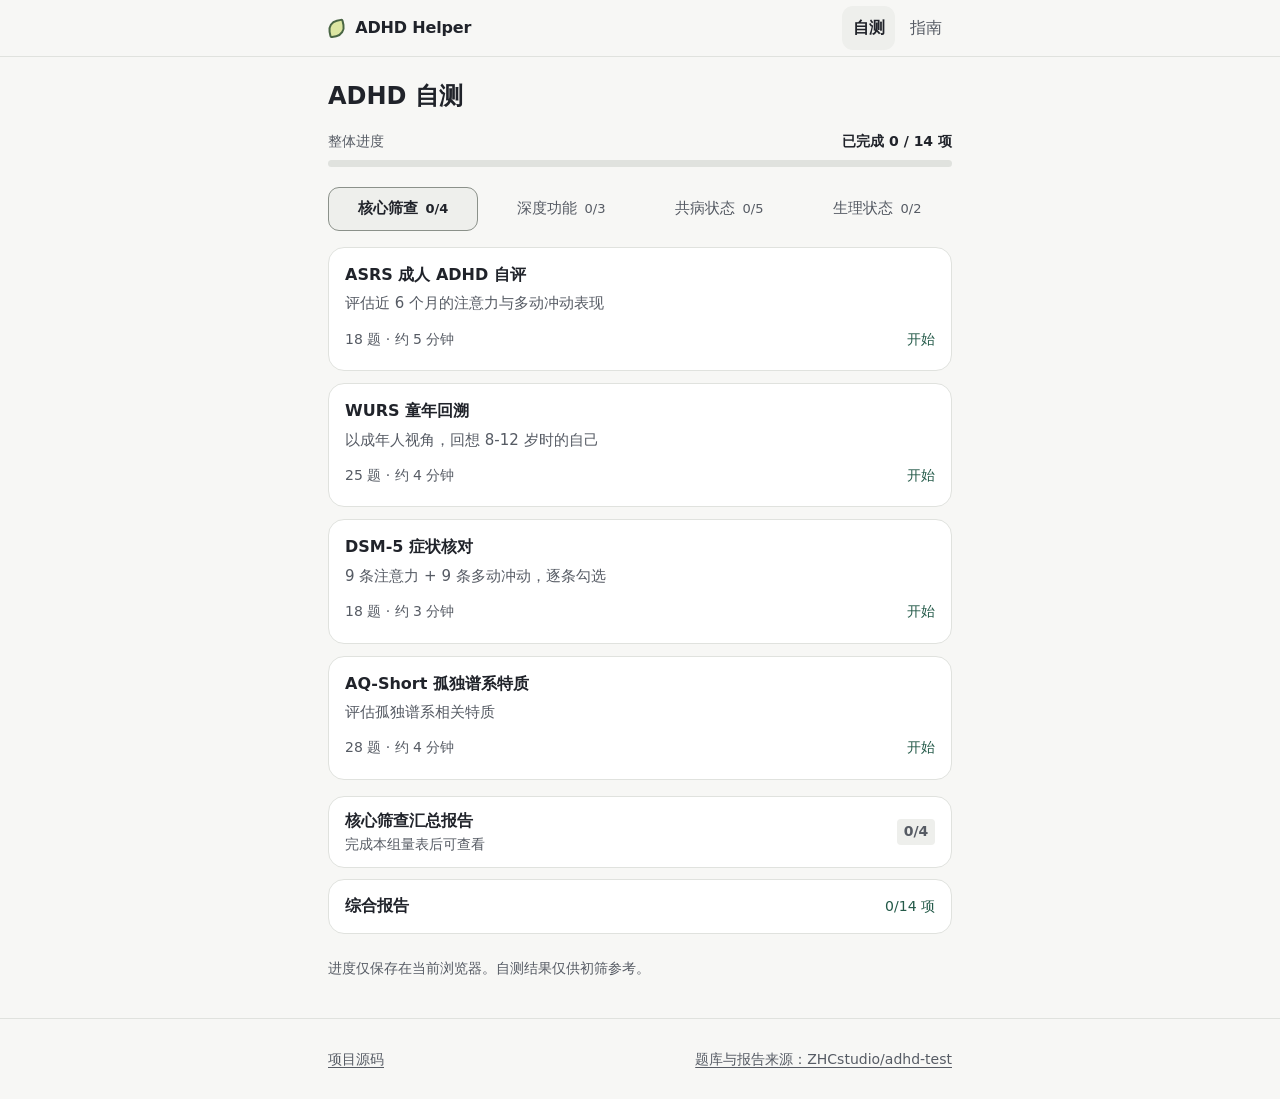
==== commit b374cb1b: "Restore answer feedback and smooth assessment transitions" ====
--- a/index.html
+++ b/index.html
@@ -36,7 +36,10 @@
   <!-- ================= 首页 ================= -->
   <section class="screen" id="s-home">
     <h1 class="home-title" tabindex="-1">ADHD 自测</h1>
-    <div class="home-progress" id="home-progress"></div>
+    <div class="home-progress">
+      <div class="progress-row"><span>整体进度</span><strong id="home-progress-text"></strong></div>
+      <div class="bar"><progress class="visually-hidden" id="home-progress" aria-label="已完成量表数" value="0"></progress></div>
+    </div>
     <div class="tabs" id="tabs" role="group" aria-label="量表分类"></div>
     <section class="scale-section" aria-labelledby="scale-heading">
       <h2 id="scale-heading" class="visually-hidden"></h2>
@@ -60,7 +63,7 @@
   <section class="screen" id="s-guide">
     <button class="back-btn screen-back" onclick="showHome()">返回量表目录</button>
     <h2 class="step-title" tabindex="-1" id="g-title"></h2>
-    <p id="g-rule" class="answer-rule"><span class="rule-label">作答范围</span> <strong id="g-focus"></strong></p>
+    <p id="g-rule" class="answer-rule">请根据<strong id="g-focus"></strong><span id="g-rule-end"></span></p>
     <p class="quiet-note" id="g-method" hidden></p>
     <p class="quiet-note" id="g-notice" hidden></p>
     <div class="btn-row">
@@ -77,12 +80,12 @@
         <span id="q-scope"></span>
         <span id="q-position"></span>
       </div>
-      <progress class="bar" id="q-bar" aria-label="本量表已答题数"></progress>
+      <div class="bar"><progress class="visually-hidden" id="q-bar" aria-label="本量表已答题数" value="0"></progress></div>
     </div>
-    <div class="card q-card">
+    <div class="card q-card" id="q-card">
       <h2 tabindex="-1" class="q-text" id="q-text"></h2>
       <div class="q-hint" id="q-hint" hidden></div>
-      <div class="options" id="options" role="radiogroup" aria-labelledby="q-text"></div>
+      <div class="options" id="options" role="group" aria-labelledby="q-text"></div>
       <details class="quiet-details" id="q-example" hidden>
         <summary>看例子</summary>
         <p id="q-ex"></p>
@@ -90,7 +93,6 @@
     </div>
     <div class="quiz-actions">
       <button class="btn btn-ghost" id="q-back" onclick="goBack()">上一题</button>
-      <button class="btn btn-primary" id="q-next" onclick="advanceQuestion()" disabled>下一题</button>
     </div>
   </section>
 
@@ -112,6 +114,7 @@
     <details class="quiet-details" id="r-more">
       <summary>更多操作</summary>
       <div class="quiet-actions">
+        <button class="btn btn-ghost" id="r-edit" onclick="startQuiz(true)" hidden>修改答案</button>
         <button class="btn btn-ghost" onclick="openGuide(MODULES.indexOf(curMod))">量表说明</button>
         <button class="btn btn-ghost" onclick="retestCurrentScale()">重新测试</button>
       </div>
@@ -523,7 +526,8 @@
     },
     guide: {
       title: "ASRS 成人 ADHD 自评量表",
-      focus: "最近半年"
+      focus: "最近半年",
+      instructionEnd: "的实际情况作答。"
     }
   },
   {
@@ -553,7 +557,8 @@
     },
     guide: {
       title: "WURS 童年回溯量表",
-      focus: "自己 8–12 岁时"
+      focus: "自己 8–12 岁时",
+      instructionEnd: "的表现作答。"
     }
   },
   {
@@ -666,6 +671,7 @@
     guide: {
       title: "BRIEF-A 执行功能核心摘录",
       focus: "最近一个月",
+      instructionEnd: "里做事时遇到的困难作答。",
       method: "没遇过的情境，可以估计自己完成的难度。"
     }
   },
@@ -768,7 +774,7 @@
     guide: {
       title: "PHQ-9 抑郁筛查",
       focus: "最近两周",
-      method: "按出现的天数作答。",
+      instructionEnd: "内每种情况出现的天数作答。",
       notice: "第 9 题涉及自伤念头。如果有相关念头，请及时寻求帮助。"
     }
   },
@@ -798,7 +804,8 @@
     },
     guide: {
       title: "GAD-7 焦虑筛查",
-      focus: "最近两周"
+      focus: "最近两周",
+      instructionEnd: "内每种情况出现的天数作答。"
     }
   },
   {
@@ -956,7 +963,8 @@
     },
     guide: {
       title: "PSQI 睡眠质量核心版",
-      focus: "最近一个月"
+      focus: "最近一个月",
+      instructionEnd: "的睡眠情况作答。"
     }
   },
   {
@@ -1124,6 +1132,7 @@
   saveState();
   renderTabs();
   renderEntries();
+  fadeIn(document.getElementById("entry-list"));
 }
 
 function renderEntries() {
@@ -1182,9 +1191,17 @@
 function renderHomeProgress() {
   const done = MODULES.filter(m => state.results[m.id]).length;
   const total = MODULES.length;
-  document.getElementById("home-progress").innerHTML = `
-    <div class="progress-row"><span>整体进度</span><strong>已完成 ${done} / ${total} 项</strong></div>
-    <progress class="bar" aria-label="已完成量表数" max="${total}" value="${done}"></progress>`;
+  document.getElementById("home-progress-text").textContent = `已完成 ${done} / ${total} 项`;
+  updateProgress("home-progress", done, total);
+}
+
+function updateProgress(id, value, total) {
+  const progress = document.getElementById(id);
+  const bar = progress.parentElement;
+  bar.style.setProperty("--previous-progress", `${progress.position * 100}%`);
+  progress.max = total;
+  progress.value = value;
+  bar.style.setProperty("--progress", `${progress.position * 100}%`);
 }
 
 function renderCompSlot() {
@@ -1216,11 +1233,30 @@
  * ===================================================================== */
 let curMod = null;
 let curQ = 0;
+let answerAdvance = null;
+const reducedMotion = matchMedia("(prefers-reduced-motion: reduce)");
+
+function fadeIn(element) {
+  if (!reducedMotion.matches && typeof element.animate === "function") {
+    element.animate([{ opacity: .76 }, { opacity: 1 }], { duration: 170, easing: "ease-out" });
+  }
+}
+
+function cancelAnswerAdvance() {
+  clearTimeout(answerAdvance);
+  answerAdvance = null;
+}
 
 function switchScreen(id, moveFocus = true) {
-  document.querySelectorAll(".screen").forEach(screen => screen.classList.toggle("active", screen.id === id));
+  cancelAnswerAdvance();
+  const target = document.getElementById(id);
+  const entering = !target.classList.contains("active");
+  document.querySelectorAll(".screen").forEach(screen => screen.classList.toggle("active", screen === target));
   window.scrollTo(0, 0);
-  if (moveFocus) document.querySelector(`#${id} h1, #${id} h2`).focus({ preventScroll: true });
+  if (moveFocus) {
+    target.querySelector("h1, h2").focus({ preventScroll: true });
+    if (entering) fadeIn(target);
+  }
 }
 
 function openGuide(idx) {
@@ -1228,6 +1264,7 @@
   const g = curMod.guide;
   document.getElementById("g-title").textContent = g.title;
   document.getElementById("g-focus").textContent = g.focus;
+  document.getElementById("g-rule-end").textContent = g.instructionEnd || "作答。";
   setOptionalText("g-method", g.method);
   setOptionalText("g-notice", g.notice);
 
@@ -1267,9 +1304,7 @@
   const mod = curMod, total = mod.items.length;
   document.getElementById("q-scope").textContent = mod.guide.focus;
   document.getElementById("q-position").textContent = `第 ${curQ + 1} / ${total} 题`;
-  const progress = document.getElementById("q-bar");
-  progress.max = total;
-  progress.value = answeredCount(mod);
+  updateProgress("q-bar", answeredCount(mod), total);
 
   const text = mod.items[curQ];
   document.getElementById("q-text").textContent = typeof text === "string" ? text : text.q;
@@ -1285,50 +1320,44 @@
   wrap.innerHTML = "";
   const opts = (typeof text === "object" && text.opts) ? text.opts : mod.opts;
   opts.forEach(([text, value]) => {
-    const label = document.createElement("label");
-    label.className = "opt";
-    const input = document.createElement("input");
-    input.type = "radio";
-    input.name = "answer";
-    input.value = value;
-    input.checked = a[curQ] === value;
-    input.addEventListener("change", () => selectAnswer(value));
-    const caption = document.createElement("span");
-    caption.textContent = text;
-    label.append(input, caption);
-    wrap.appendChild(label);
+    const button = document.createElement("button");
+    button.type = "button";
+    button.className = "opt";
+    button.textContent = text;
+    if (a[curQ] === value) button.setAttribute("aria-current", "true");
+    button.addEventListener("click", () => selectAnswer(value, button));
+    wrap.appendChild(button);
   });
   document.getElementById("q-back").disabled = curQ === 0;
-  const next = document.getElementById("q-next");
-  next.disabled = a[curQ] == null;
-  next.textContent = curQ === total - 1 ? "查看结果" : "下一题";
-}
-
-function selectAnswer(value) {
-  answersOf(curMod)[curQ] = value;
+}
+
+function selectAnswer(value, button) {
+  if (answerAdvance !== null) return;
+  const mod = curMod;
+  const answers = answersOf(mod);
+  answers[curQ] = value;
+  const unanswered = answers.findIndex(answer => answer == null);
+  if (unanswered < 0) state.results[mod.id] = resultOf(mod);
   saveState();
-  document.getElementById("q-bar").value = answeredCount(curMod);
-  document.getElementById("q-next").disabled = false;
-}
-
-function advanceQuestion() {
-  const answers = answersOf(curMod);
-  if (answers[curQ] == null) return;
-  if (curQ === curMod.items.length - 1) {
-    const unanswered = answers.findIndex(value => value == null);
+
+  button.parentElement.querySelector("[aria-current]")?.removeAttribute("aria-current");
+  button.setAttribute("aria-current", "true");
+  updateProgress("q-bar", answeredCount(mod), mod.items.length);
+  // 留出短暂的选中反馈，避免切题时把高亮立即抹掉。
+  answerAdvance = setTimeout(() => {
+    answerAdvance = null;
     if (unanswered < 0) {
-      finishQuiz();
+      viewResult(mod.id);
       return;
     }
     curQ = unanswered;
-  } else {
-    curQ += 1;
-  }
-  showQuestion();
+    showQuestion();
+  }, 180);
 }
 
 function goBack() {
   if (curQ === 0) return;
+  cancelAnswerAdvance();
   curQ -= 1;
   showQuestion();
 }
@@ -1336,15 +1365,7 @@
 function showQuestion() {
   renderQuestion();
   document.getElementById("q-text").focus();
-}
-
-function finishQuiz() {
-  const mod = curMod;
-  const r = resultOf(mod);
-  state.results[mod.id] = r;
-  saveState();
-  renderResult(mod, r);
-  switchScreen("s-result");
+  fadeIn(document.getElementById("q-card"));
 }
 
 /* =====================================================================
@@ -1374,6 +1395,7 @@
     : `得分 ${r.score} / ${r.max}`;
   document.getElementById("r-detail").open = false;
   document.getElementById("r-more").open = false;
+  document.getElementById("r-edit").hidden = answeredCount(mod) !== mod.items.length;
   showReportContent("r-interpret", "r-safety", mod.interpret(r));
 
   if (tabUnlocked(mod.tab)) {
--- a/site/assets/assessment.css
+++ b/site/assets/assessment.css
@@ -30,6 +30,12 @@
 :where(.assessment button, .assessment input) { font: inherit; }
 .assessment button { cursor: pointer; }
 .assessment button:disabled { cursor: default; }
+.assessment :is(.btn, .entry, .tab, .tab-report, .comp-entry, .back-btn, .opt) {
+  transition: transform .09s ease-out;
+}
+.assessment :is(.btn, .entry, .tab, .tab-report, .comp-entry, .back-btn, .opt):not(:disabled):active {
+  transform: scale(.98);
+}
 .assessment :is(h1, h2)[tabindex="-1"]:focus { outline: none; }
 .assessment .visually-hidden {
   position: absolute;
@@ -104,18 +110,23 @@
 }
 .assessment .progress-row strong { color: var(--ink); font-variant-numeric: tabular-nums; }
 .assessment .bar {
-  display: block;
-  appearance: none;
   inline-size: 100%;
   block-size: .42rem;
   background: var(--line);
-  color: var(--link);
-  border: 0;
   border-radius: 999px;
 }
-.assessment progress::-webkit-progress-bar { background: var(--line); border-radius: 999px; }
-.assessment progress::-webkit-progress-value { background: var(--link); border-radius: 999px; }
-.assessment progress::-moz-progress-bar { background: var(--link); border-radius: 999px; }
+.assessment .bar::after {
+  content: "";
+  display: block;
+  inline-size: var(--progress, 0%);
+  block-size: 100%;
+  background: var(--link);
+  border-radius: inherit;
+  transition: inline-size .18s ease-out;
+}
+@starting-style {
+  .assessment .home-progress .bar::after { inline-size: var(--previous-progress, 0%); }
+}
 
 .assessment .tabs {
   display: grid;
@@ -245,13 +256,10 @@
 }
 .assessment .answer-rule {
   margin-block-start: .9rem;
+  color: var(--muted);
   line-height: 1.5;
 }
-.assessment .rule-label {
-  color: var(--muted);
-  font-size: .875rem;
-  margin-inline-end: .35rem;
-}
+.assessment .answer-rule strong { color: var(--ink); }
 .assessment :is(.answer-rule strong, .safety-summary strong) { font-weight: 650; }
 .assessment :is(.quiet-note, .report-overview, .result-score) {
   margin-block-start: .5rem;
@@ -304,22 +312,30 @@
   border: 1px solid var(--line);
   border-radius: var(--radius-control);
   padding: .55rem .75rem;
+  color: inherit;
+  font: inherit;
+  text-align: start;
   cursor: pointer;
-}
-.assessment .opt:hover { background: var(--subtle); }
-.assessment .opt:has(:checked) { background: var(--accent-surface); border-color: var(--link); }
-.assessment .opt:has(:focus-visible) { outline: 2px solid var(--focus); outline-offset: 2px; }
-.assessment .opt:has(:focus-visible) input:focus-visible { outline: none; }
-.assessment .opt input {
-  accent-color: var(--link);
+  transition: transform .09s ease-out, background-color .12s, border-color .12s;
+}
+.assessment .opt:is(:hover, :active) { background: var(--subtle); }
+.assessment .opt[aria-current] { background: var(--accent-surface); border-color: var(--link); }
+.assessment .opt:focus-visible { outline: 2px solid var(--focus); outline-offset: 2px; }
+.assessment .opt::before {
+  content: "";
   flex: none;
   inline-size: 1.12rem;
   block-size: 1.12rem;
-  margin: 0;
-}
-.assessment .quiz-actions { justify-content: space-between; }
+  border: 1px solid var(--muted);
+  border-radius: 50%;
+  transition: background-color .12s, border-color .12s;
+}
+.assessment .opt[aria-current]::before {
+  border-color: var(--link);
+  background: var(--link);
+  box-shadow: inset 0 0 0 .22rem var(--accent-surface);
+}
 .assessment .quiz-actions .btn-ghost:disabled { visibility: hidden; }
-.assessment .quiz-actions .btn-primary { min-inline-size: 7rem; }
 
 .assessment .report-section {
   border-block-start: 1px solid var(--line);
@@ -380,5 +396,9 @@
   }
 }
 @media (prefers-reduced-motion: reduce) {
-  .assessment *, .img-save-card { scroll-behavior: auto !important; transition: none !important; }
-}
+  .assessment *, .assessment *::before, .assessment *::after, .img-save-card {
+    scroll-behavior: auto !important;
+    transition: none !important;
+  }
+  .assessment button:active { transform: none !important; }
+}
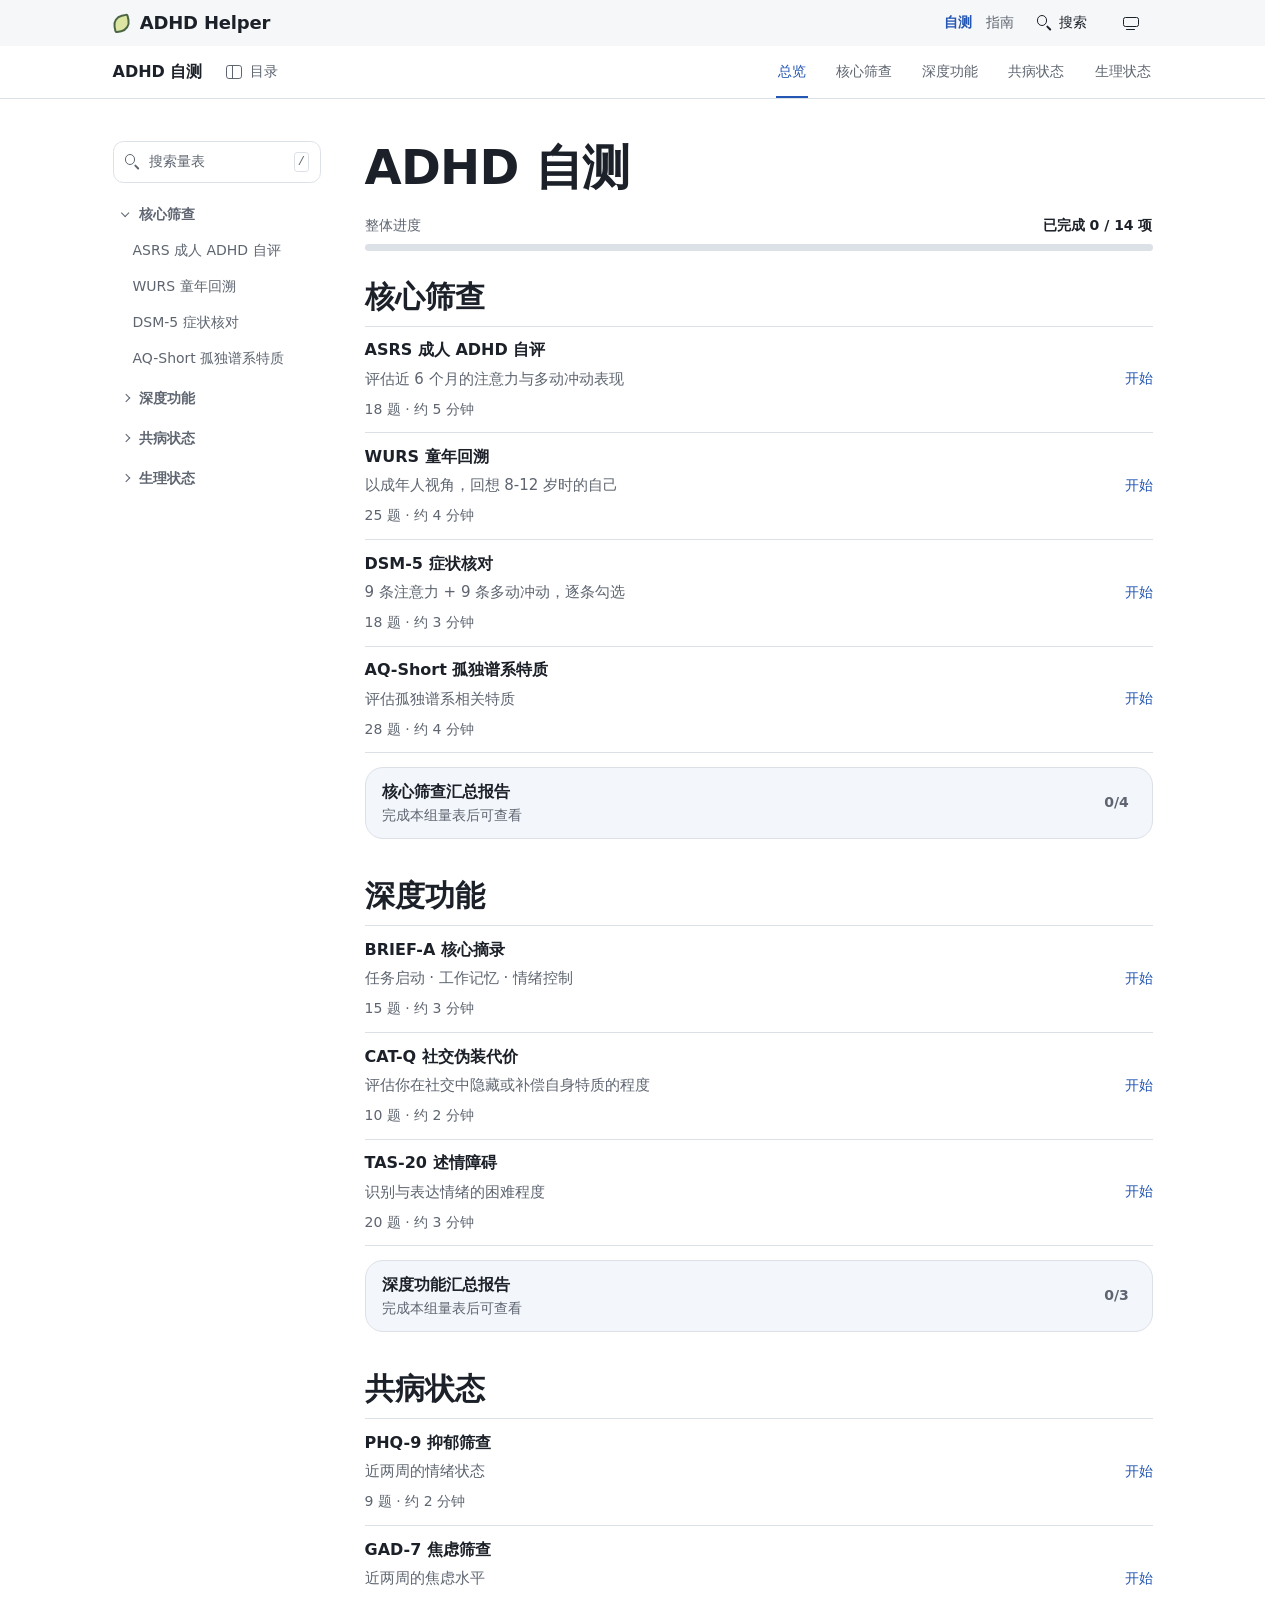
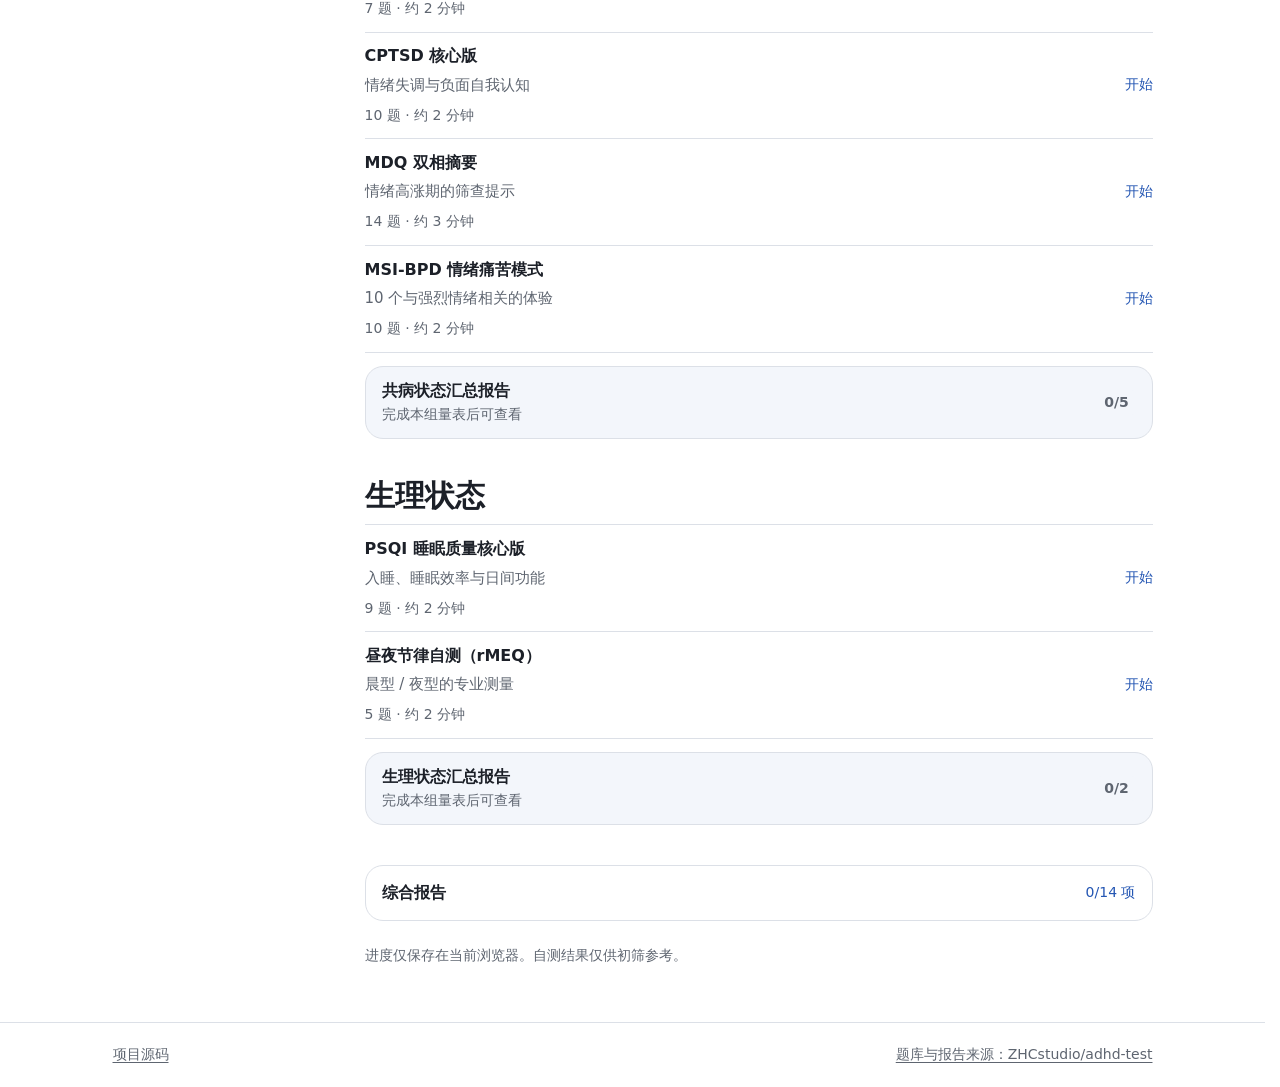
==== commit c43b075d: "Align guide and assessment overview with the REA reading layout" ====
--- a/index.html
+++ b/index.html
@@ -2,7 +2,7 @@
 <html lang="zh-CN">
 <head>
 <meta charset="UTF-8">
-<meta name="viewport" content="width=device-width, initial-scale=1">
+<meta name="viewport" content="width=device-width, initial-scale=1, viewport-fit=cover">
 <title>ADHD 自测 · ADHD Helper</title>
 <meta name="description" content="ADHD 与神经多样性自测，含 14 项量表与报告。">
 <script>
@@ -15,48 +15,76 @@
 openLegacyGuideSection();
 </script>
 <link rel="icon" type="image/png" href="site/assets/favicon.png">
+<script src="site/assets/appearance.js"></script>
 <link rel="stylesheet" href="site/assets/site.css">
+<link rel="stylesheet" href="site/assets/guide.css">
 <link rel="stylesheet" href="site/assets/assessment.css">
+<script src="site/assets/search.js" defer></script>
 </head>
 <body class="assessment-page">
 <a class="skip-link" href="#main">跳到正文</a>
 <header class="site-header">
   <div class="wrap header-line">
     <a class="wordmark" href="./"><span class="mark" aria-hidden="true"></span>ADHD Helper</a>
-    <nav aria-label="主导航">
-      <a href="./" aria-current="page">自测</a>
-      <a href="./guide.html">指南</a>
-    </nav>
+    <div class="header-tools">
+      <nav aria-label="主导航"><a href="./" aria-current="page">自测</a><a href="./guide.html">指南</a></nav>
+      <button type="button" class="toolbar-button guide-search-button" id="search-trigger" aria-label="搜索量表" hidden><span class="icon icon-search" aria-hidden="true"></span><span class="toolbar-label" aria-hidden="true">搜索</span></button>
+      <button type="button" class="toolbar-button theme-control" id="theme-button" aria-label="外观" hidden>
+        <span class="icon icon-display" aria-hidden="true"></span><span class="icon icon-sun" aria-hidden="true"></span><span class="icon icon-moon" aria-hidden="true"></span>
+      </button>
+    </div>
   </div>
 </header>
+<nav class="guide-toolbar assessment-toolbar" aria-label="自测栏目" hidden>
+  <div class="wrap guide-toolbar-inner">
+    <button type="button" class="toolbar-button directory-button" id="directory-button" aria-controls="guide-rail" aria-expanded="true" hidden><span class="icon icon-directory" aria-hidden="true"></span>目录</button>
+    <a class="guide-name" href="./">ADHD 自测</a>
+    <details class="guide-topics" id="guide-topics" open>
+      <summary class="toolbar-button">栏目<span class="chevron" aria-hidden="true"></span></summary>
+      <div class="guide-toplinks" id="tabs"></div>
+    </details>
+  </div>
+</nav>
 <main id="main" class="wrap assessment">
   <noscript><p class="card">请启用 JavaScript，以便在浏览器里完成作答和生成报告。</p></noscript>
 
 
   <!-- ================= 首页 ================= -->
   <section class="screen" id="s-home">
-    <h1 class="home-title" tabindex="-1">ADHD 自测</h1>
-    <div class="home-progress">
-      <div class="progress-row"><span>整体进度</span><strong id="home-progress-text"></strong></div>
-      <div class="bar"><progress class="visually-hidden" id="home-progress" aria-label="已完成量表数" value="0"></progress></div>
+    <div class="wrap guide-layout" id="guide-layout" data-search-unit="项量表">
+      <aside class="guide-rail" id="guide-rail" aria-label="量表目录">
+        <div class="rail-sticky" id="rail-sticky">
+          <div class="guide-navigator" id="guide-navigator">
+            <div class="guide-filter" id="guide-filter" hidden>
+              <span class="icon icon-search" aria-hidden="true"></span>
+              <input id="guide-search" type="search" placeholder="搜索量表" aria-label="搜索量表" autocomplete="off" aria-controls="guide-tree">
+              <kbd aria-hidden="true">/</kbd>
+            </div>
+            <p id="search-status" class="filter-status" role="status"></p>
+            <nav class="guide-tree" id="guide-tree" aria-label="量表"></nav>
+          </div>
+        </div>
+      </aside>
+      <div class="assessment-overview">
+        <h1 class="home-title" tabindex="-1">ADHD 自测</h1>
+        <div class="home-progress">
+          <div class="progress-row"><span>整体进度</span><strong id="home-progress-text"></strong></div>
+          <div class="bar"><progress class="visually-hidden" id="home-progress" aria-label="已完成量表数" value="0"></progress></div>
+        </div>
+        <div id="entry-list"></div>
+        <div class="report-list">
+          <div id="comp-slot"></div>
+        </div>
+        <div class="home-tools">
+          <button class="btn btn-ghost" id="export-report" onclick="showReportImage()">导出报告图片</button>
+          <details class="quiet-details" id="home-more" hidden>
+            <summary>更多操作</summary>
+            <button class="btn btn-ghost" onclick="resetTest()">清除本机进度</button>
+          </details>
+        </div>
+        <p class="home-note">进度仅保存在当前浏览器。自测结果仅供初筛参考。</p>
+      </div>
     </div>
-    <div class="tabs" id="tabs" role="group" aria-label="量表分类"></div>
-    <section class="scale-section" aria-labelledby="scale-heading">
-      <h2 id="scale-heading" class="visually-hidden"></h2>
-      <ul class="entry-list" id="entry-list" role="list"></ul>
-    </section>
-    <div class="report-list">
-      <div id="tab-report-slot"></div>
-      <div id="comp-slot"></div>
-    </div>
-    <div class="home-tools">
-      <button class="btn btn-ghost" id="export-report" onclick="showReportImage()">导出报告图片</button>
-      <details class="quiet-details" id="home-more" hidden>
-        <summary>更多操作</summary>
-        <button class="btn btn-ghost" onclick="resetTest()">清除本机进度</button>
-      </details>
-    </div>
-    <p class="home-note">进度仅保存在当前浏览器。自测结果仅供初筛参考。</p>
   </section>
 
   <!-- ================= 引导页 ================= -->
@@ -164,6 +192,10 @@
     </details>
   </section>
 </main>
+<dialog class="guide-drawer" id="guide-drawer" aria-labelledby="drawer-title">
+  <div class="drawer-head"><h2 id="drawer-title">量表目录</h2><form method="dialog"><button type="submit" class="toolbar-button" aria-label="关闭目录" autofocus><span class="icon icon-close" aria-hidden="true"></span></button></form></div>
+  <div class="drawer-body" id="drawer-body"></div>
+</dialog>
 <footer class="site-footer">
   <div class="wrap footer-line">
     <a href="https://github.com/LukeSONG2000/adhd-helper">项目源码</a>
@@ -1110,57 +1142,80 @@
 /* =====================================================================
  * 5. 首页（Tab + 入口卡片）
  * ===================================================================== */
-let activeTab = TABS.some(t => t.id === state.tab) ? state.tab : "core";
-
-function renderTabs() {
+let homeSection = "";
+let homeScroll = 0;
+
+function renderTabs(selected = "") {
   const tabs = document.getElementById("tabs");
-  const focusInside = tabs.contains(document.activeElement);
-  tabs.innerHTML = TABS.map(t => {
-    const done = tabDoneCount(t.id);
-    const all = tabModules(t.id).length;
-    const current = t.id === activeTab;
-    return `<button type="button" class="tab" aria-pressed="${current}" aria-controls="entry-list" onclick="switchTab('${t.id}')">
-      <span>${t.name}</span><span class="tab-count">${done}/${all}</span>
-    </button>`;
+  if (!tabs.firstElementChild) {
+    const sections = [{ id: "", name: "总览" }, ...TABS];
+    tabs.innerHTML = sections.map(t => `<a href="#${t.id ? `module-${t.id}` : "s-home"}" data-module="${t.id}" onclick="event.preventDefault(); switchTab('${t.id}')">${t.name}</a>`).join("");
+  }
+  for (const link of tabs.children) {
+    if (link.dataset.module === selected) link.setAttribute("aria-current", "location");
+    else link.removeAttribute("aria-current");
+  }
+}
+
+function switchTab(id, scroll = true) {
+  if (id) {
+    state.tab = id;
+    saveState();
+  }
+  homeSection = id;
+  renderTabs(homeSection);
+  if (scroll) {
+    if (!id) window.scrollTo(0, 0);
+    else document.getElementById(`module-${id}`).scrollIntoView();
+  }
+}
+
+function renderEntries() {
+  const sections = TABS.map(t => {
+    const cards = tabModules(t.id).map(homeEntry).join("");
+    return `<section class="scale-section" id="module-${t.id}" aria-labelledby="module-title-${t.id}">
+      <h2 id="module-title-${t.id}">${t.name}</h2>
+      <ul class="entry-list" role="list">${cards}</ul>
+      ${tabReportCard(t.id)}
+    </section>`;
+  });
+  document.getElementById("entry-list").innerHTML = sections.join("");
+}
+
+function homeEntry(m) {
+  const result = currentResult(m);
+  const index = MODULES.indexOf(m);
+  const count = answeredCount(m);
+  const details = result ? summaryOf(m, result).split(" | ")
+    : count > 0 ? [`已答 ${count} / ${m.items.length} 题`]
+    : [`${m.items.length} 题 · 约 ${m.time} 分钟`];
+  const action = result ? "查看结果" : count > 0 ? "继续" : "开始";
+  return `<li>
+    <button class="entry${result ? " complete" : ""}" type="button" onclick="openHomeScale(${index})" aria-labelledby="scale-${m.id} action-${m.id}" aria-describedby="purpose-${m.id} detail-${m.id}">
+      <span class="entry-title" id="scale-${m.id}">${m.name}</span>
+      <span class="entry-purpose" id="purpose-${m.id}">${escapeHtml(m.desc)}</span>
+      <span class="entry-foot">
+        <span class="entry-summary" id="detail-${m.id}">${details.map(text => `<span>${escapeHtml(text)}</span>`).join("")}</span>
+        <span class="entry-action" id="action-${m.id}">${action}</span>
+      </span>
+    </button>
+  </li>`;
+}
+
+function renderAssessmentDirectory() {
+  const activeTab = TABS.some(t => t.id === state.tab) ? state.tab : "core";
+  document.getElementById("guide-tree").innerHTML = TABS.map(t => {
+    const links = tabModules(t.id).map(m => `<a class="tree-link" href="#scale-${m.id}" data-note="${m.id}" data-search="${escapeHtml(m.name)} ${escapeHtml(m.desc)} ${t.name}" onclick="event.preventDefault(); openHomeScale(${MODULES.indexOf(m)})">${m.name}</a>`).join("");
+    return `<details class="tree-group"${t.id === activeTab ? " open" : ""}><summary>${t.name}</summary><div class="tree-links">${links}</div></details>`;
   }).join("");
-  if (focusInside) tabs.querySelector('[aria-pressed="true"]').focus({ preventScroll: true });
-}
-
-function switchTab(id) {
-  activeTab = id;
-  state.tab = id;
-  saveState();
-  renderTabs();
-  renderEntries();
-  fadeIn(document.getElementById("entry-list"));
-}
-
-function renderEntries() {
-  const list = tabModules(activeTab);
-  document.getElementById("scale-heading").textContent = TABS.find(t => t.id === activeTab).name;
-  const cards = list.map(m => {
-    const result = currentResult(m);
-    const index = MODULES.indexOf(m);
-    const count = answeredCount(m);
-    const details = result ? summaryOf(m, result).split(" | ")
-      : count > 0 ? [`已答 ${count} / ${m.items.length} 题`]
-      : [`${m.items.length} 题 · 约 ${m.time} 分钟`];
-    const action = result ? "查看结果" : count > 0 ? "继续" : "开始";
-    const open = result ? `viewResult('${m.id}')` : `openGuide(${index})`;
-    return `<li>
-      <button class="entry${result ? " complete" : ""}" type="button" onclick="${open}" aria-labelledby="scale-${m.id} action-${m.id}" aria-describedby="purpose-${m.id} detail-${m.id}">
-        <span class="entry-title" id="scale-${m.id}">${m.name}</span>
-        <span class="entry-purpose" id="purpose-${m.id}">${escapeHtml(m.desc)}</span>
-        <span class="entry-foot">
-          <span class="entry-summary" id="detail-${m.id}">${details.map(text => `<span>${escapeHtml(text)}</span>`).join("")}</span>
-          <span class="entry-action" id="action-${m.id}">${action}</span>
-        </span>
-      </button>
-    </li>`;
-  }).join("");
-
-  document.getElementById("entry-list").innerHTML = cards;
-  document.getElementById("tab-report-slot").innerHTML = tabReportCard(activeTab);
+}
+
+function openHomeScale(index) {
+  const mod = MODULES[index];
+  document.getElementById("guide-drawer").close();
+  switchTab(mod.tab, false);
+  if (currentResult(mod)) viewResult(mod.id);
+  else openGuide(index);
 }
 
 /* 每个 Tab 底部的本模块汇总报告入口 */
@@ -1217,7 +1272,7 @@
 
 function showHome(moveFocus = true) {
   renderHomeProgress();
-  renderTabs();
+  renderTabs(homeSection);
   renderEntries();
   renderCompSlot();
   const hasResults = MODULES.some(m => state.results[m.id]);
@@ -1249,10 +1304,14 @@
 
 function switchScreen(id, moveFocus = true) {
   cancelAnswerAdvance();
+  const onHome = id === "s-home";
+  if (!onHome && document.getElementById("s-home").classList.contains("active")) homeScroll = window.scrollY;
   const target = document.getElementById(id);
   const entering = !target.classList.contains("active");
   document.querySelectorAll(".screen").forEach(screen => screen.classList.toggle("active", screen === target));
-  window.scrollTo(0, 0);
+  document.querySelector(".assessment-toolbar").hidden = !onHome;
+  document.getElementById("search-trigger").hidden = !onHome;
+  window.scrollTo(0, onHome && moveFocus ? homeScroll : 0);
   if (moveFocus) {
     target.querySelector("h1, h2").focus({ preventScroll: true });
     if (entering) fadeIn(target);
@@ -1755,8 +1814,8 @@
     setNextAction("tr-next-module", "tr-home", "查看综合报告", showComprehensive);
   } else if (nextTab) {
     setNextAction("tr-next-module", "tr-home", `继续 ${nextTab.name}`, () => {
+      showHome();
       switchTab(nextTab.id);
-      showHome();
     });
   } else {
     setNextAction("tr-next-module", "tr-home", "返回量表目录", showHome);
@@ -1779,7 +1838,7 @@
   const button = document.getElementById("l-btn");
   button.textContent = answeredCount(next) ? "继续作答" : "开始下一项";
   button.onclick = () => {
-    switchTab(next.tab);
+    switchTab(next.tab, false);
     openGuide(MODULES.indexOf(next));
   };
   switchScreen("s-locked");
@@ -2041,7 +2100,8 @@
   state.results = {};
   state.tabReports = {};
   state.tab = "core";
-  activeTab = "core";
+  homeSection = "";
+  homeScroll = 0;
   saveState();
   showHome();
 }
@@ -2050,12 +2110,13 @@
  * 9. 工具 & 启动
  * ===================================================================== */
 function escapeHtml(s) {
-  return String(s).replace(/&/g, "&amp;").replace(/</g, "&lt;").replace(/>/g, "&gt;");
+  return String(s).replace(/&/g, "&amp;").replace(/</g, "&lt;").replace(/>/g, "&gt;").replace(/"/g, "&quot;");
 }
 
 /* 首次加载：校准各 Tab 模块报告状态并恢复进度 */
 syncTabReports();
 saveState();
+renderAssessmentDirectory();
 showHome(false);
 </script>
 </body>
--- a/site/assets/site.css
+++ b/site/assets/site.css
@@ -1,43 +1,46 @@
 :root {
-  color-scheme: light dark;
-  --paper: #f7f7f5;
+  color-scheme: light;
+  --paper: #fff;
+  --masthead: #f6f7f9;
   --surface: #fff;
-  --subtle: #eeefec;
-  --hover: #e7e9e5;
-  --ink: #20232a;
-  --muted: #565b64;
-  --line: #e0e2de;
-  --control-line: #8b918a;
-  --action: #252930;
-  --action-hover: #414650;
+  --subtle: #f3f6fb;
+  --hover: #e9edf5;
+  --ink: #1c2028;
+  --muted: #5e6570;
+  --line: #dce0e7;
+  --control-line: #838a96;
+  --action: #2456b3;
+  --action-hover: #194692;
   --on-action: #fff;
-  --link: #245a49;
-  --accent-surface: #e9f2ed;
+  --link: #2456b3;
+  --accent-surface: #e9effc;
   --accent: #dce6a2;
-  --focus: #3467a6;
-  --radius-control: .6875rem;
-  --radius-card: 1rem;
+  --focus: #2456b3;
+  --glass-color: 255, 255, 255;
+  --radius-control: .65rem;
+  --radius-card: 1.125rem;
   --touch-target: 2.75rem;
   --card-padding: 1rem;
-  --sans: "SF Pro Text", "PingFang SC", "Segoe UI", "Microsoft YaHei", system-ui, sans-serif;
+  --sans: "PingFang SC", "Microsoft YaHei UI", "Microsoft YaHei", "Noto Sans SC", system-ui, sans-serif;
 }
-@media (prefers-color-scheme: dark) {
-  :root {
-    --paper: #1b1d21;
-    --surface: #22252a;
-    --subtle: #2c3036;
-    --hover: #3a3f47;
-    --ink: #f0f1f3;
-    --muted: #b9bec8;
-    --line: #383d44;
-    --control-line: #747d88;
-    --action: #eceef1;
-    --action-hover: #cfd4dc;
-    --on-action: #20232a;
-    --link: #a9d7c1;
-    --accent-surface: #273b35;
-    --focus: #9ec7ff;
-  }
+:root[data-theme="dark"] {
+  color-scheme: dark;
+  --paper: #000;
+  --masthead: #171717;
+  --surface: #111113;
+  --subtle: #232325;
+  --hover: #2d3035;
+  --ink: #f5f5f7;
+  --muted: #a1a1a7;
+  --line: #39393d;
+  --control-line: #747d88;
+  --action: #69aaff;
+  --action-hover: #90bfff;
+  --on-action: #0c2344;
+  --link: #69aaff;
+  --accent-surface: #152740;
+  --focus: #9ec7ff;
+  --glass-color: 18, 18, 20;
 }
 *, *::before, *::after { box-sizing: border-box; }
 body {
@@ -47,6 +50,7 @@
   font: 1rem/1.55 var(--sans);
 }
 [hidden] { display: none !important; }
+a, button, input, summary { -webkit-tap-highlight-color: transparent; }
 a { color: var(--link); text-underline-offset: .2em; }
 a:hover { text-decoration-thickness: .12em; }
 :focus-visible { outline: 2px solid var(--focus); outline-offset: 2px; }
@@ -83,14 +87,14 @@
   transform: translateY(-160%);
 }
 .skip-link:focus { transform: none; }
-.site-header, .site-footer { border-block-end: 1px solid var(--line); }
+.site-header { background: var(--masthead); border-block-end: 1px solid var(--line); padding-block-start: env(safe-area-inset-top, 0px); }
 .header-line, .footer-line {
   display: flex;
   justify-content: space-between;
   align-items: center;
   flex-wrap: wrap;
-  gap: .5rem 1.5rem;
-  min-height: 4.25rem;
+  gap: .25rem 1rem;
+  min-height: 2.875rem;
 }
 .site-header a { text-decoration: none; }
 .site-header a:hover { text-decoration: underline; }
@@ -99,7 +103,7 @@
   align-items: center;
   gap: .65rem;
   color: var(--ink);
-  font: 700 1rem/1.4 "Avenir Next", var(--sans);
+  font: 740 1.125rem/1.2 system-ui, sans-serif;
   letter-spacing: -.01em;
 }
 .mark {
@@ -110,135 +114,83 @@
   border-radius: .65rem .15rem .65rem .15rem;
   transform: rotate(-12deg);
 }
-.header-line nav { display: flex; flex-wrap: wrap; gap: .25rem; }
+.header-tools, .header-line nav { display: flex; align-items: center; gap: .9rem; }
 .header-line nav a {
   display: inline-flex;
-  min-height: var(--touch-target);
+  min-block-size: var(--touch-target);
   align-items: center;
-  padding-inline: .65rem;
-  border-radius: var(--radius-control);
   color: var(--muted);
+  font-size: .875rem;
+  white-space: nowrap;
 }
-.header-line nav a:hover { background: var(--hover); text-decoration: none; }
-.header-line nav a[aria-current="page"] { background: var(--subtle); color: var(--ink); font-weight: 650; }
-.guide-library, .reader { max-width: 42rem; }
-.library { padding-block: 1rem 2rem; scroll-margin-top: .75rem; }
-.library-header { display: grid; gap: .75rem; }
-.library-header h1 { font-size: 1.5rem; line-height: 1.25; }
-.library-links { display: flex; flex-wrap: wrap; gap: .25rem 1rem; }
-.library-links a { display: inline-flex; align-items: center; min-height: 2.75rem; }
-.search { width: 100%; }
-.search label { display: block; font-size: .9rem; color: var(--muted); margin-bottom: .35rem; }
-.search input {
-  width: 100%;
-  min-height: var(--touch-target);
-  padding: .55rem .7rem;
+.header-line nav a:is(:hover, [aria-current="page"]) { color: var(--link); text-decoration: none; }
+.header-line nav a[aria-current="page"] { font-weight: 650; }
+.toolbar-button {
+  display: inline-flex;
+  min-inline-size: var(--touch-target);
+  min-block-size: var(--touch-target);
+  align-items: center;
+  justify-content: center;
+  gap: .45rem;
+  padding: .3rem .45rem;
+  border: 0;
+  border-radius: .4rem;
+  background: transparent;
+  color: inherit;
   font: inherit;
-  color: var(--ink);
-  background: var(--surface);
-  border: 1px solid var(--control-line);
-  border-radius: var(--radius-control);
+  font-size: .875rem;
+  white-space: nowrap;
+  cursor: pointer;
 }
-.search input::placeholder { color: var(--muted); }
-.search p { font-size: .9rem; color: var(--muted); margin-top: .4rem; }
-.part-nav { display: flex; flex-wrap: wrap; gap: 0 .9rem; margin-block: .65rem 0; }
-.part-nav a {
-  display: inline-flex;
-  min-height: var(--touch-target);
-  align-items: center;
-  border-radius: var(--radius-control);
-  font-size: .9rem;
-  color: var(--muted);
-  text-decoration-thickness: .06em;
+.toolbar-button:is(:hover, :active) { color: var(--link); }
+.toolbar-button:focus-visible { outline-offset: -2px; }
+.theme-control { display: grid; place-items: center; inline-size: var(--touch-target); padding: 0; }
+.icon { position: relative; display: inline-block; flex: 0 0 1rem; width: 1rem; height: 1rem; }
+.theme-control .icon {
+  grid-area: 1 / 1;
+  opacity: 0;
+  transform: scale(.8);
+  transition: opacity .18s ease, transform .18s ease;
 }
-.part-nav a:hover { color: var(--ink); }
-.part {
-  display: grid;
-  gap: .6rem;
-  border-block-start: 1px solid var(--line);
-  padding-block: 1.35rem;
-  scroll-margin-top: 1rem;
+.theme-control[data-appearance="system"] .icon-display,
+.theme-control[data-appearance="light"] .icon-sun,
+.theme-control[data-appearance="dark"] .icon-moon { opacity: 1; transform: none; }
+.icon-display::before { content: ""; position: absolute; inset: .125rem 0 .28rem; border: 1.5px solid; border-radius: .15rem; }
+.icon-display::after { content: ""; position: absolute; inset: auto .23rem .06rem; height: 1.5px; border-radius: 1px; background: currentColor; }
+.icon-sun {
+  background: linear-gradient(currentColor, currentColor) top center / 1.5px .17rem,
+    linear-gradient(currentColor, currentColor) bottom center / 1.5px .17rem,
+    linear-gradient(currentColor, currentColor) left center / .17rem 1.5px,
+    linear-gradient(currentColor, currentColor) right center / .17rem 1.5px;
+  background-repeat: no-repeat;
 }
-.part-heading { display: flex; align-items: start; gap: .5rem; }
-.part-heading h2 { font-size: 1.125rem; line-height: 1.35; }
-.part-mark { flex: 0 0 .45rem; height: .45rem; margin-top: .46rem; border-radius: 50%; background: var(--link); }
-.part-chapters { display: grid; gap: .9rem; }
-.part-chapters h3 { display: block; color: var(--muted); font-size: .98rem; }
-.part-chapters ul { list-style: none; margin: 0; padding: 0; }
-.part-chapters a {
-  display: flex;
-  align-items: center;
-  min-height: 2.75rem;
-  color: var(--ink);
-  text-decoration-color: var(--line);
-  overflow-wrap: anywhere;
+.icon-sun::before { content: ""; position: absolute; inset: .27rem; border: 1.5px solid; border-radius: 50%; }
+.icon-sun::after { content: ""; position: absolute; inset: 0; background: inherit; transform: rotate(45deg); }
+.icon-moon::before { content: ""; position: absolute; inset: .015rem .04rem auto auto; width: .7rem; height: .7rem; border-radius: 50%; box-shadow: -.2rem .145rem 0 currentColor; }
+
+.site-footer { border-block-start: 1px solid var(--line); color: var(--muted); }
+.footer-line { min-height: 4rem; }
+.footer-line a { color: var(--muted); font-size: .875rem; }
+::view-transition { pointer-events: none; }
+::view-transition-old(root), ::view-transition-new(root) {
+  animation-duration: .2s;
+  animation-timing-function: ease-in-out;
 }
-.part-chapters a:hover { color: var(--link); text-decoration-color: currentColor; }
-#no-results { color: var(--muted); margin-top: 1rem; }
-.downloads {
-  display: flex;
-  flex-wrap: wrap;
-  align-items: center;
-  gap: .6rem 1.4rem;
-  padding: 1.5rem;
-  margin-bottom: 4rem;
-  background: var(--surface);
-  border: 1px solid var(--line);
-  border-radius: var(--radius-card);
-}
-.downloads h2 { font-size: 1.4rem; }
-.site-footer { border-block-start: 1px solid var(--line); border-block-end: none; color: var(--muted); }
-.footer-line { min-height: 5rem; }
-.footer-line a { color: var(--muted); font-size: .875rem; }
-
-.reader { padding-block: clamp(1.6rem, 5vw, 4rem); }
-.back { display: inline-flex; align-items: center; min-height: 2.75rem; }
-.article-header { padding-block: 1.3rem 1.6rem; border-block-end: 1px solid var(--line); }
-.article-header h1 { font-size: clamp(1.5rem, 4vw, 1.875rem); line-height: 1.25; }
-.location { color: var(--muted); font-size: .875rem; margin-bottom: .55rem; }
-.outline { background: var(--surface); border: 1px solid var(--line); border-radius: var(--radius-card); margin-block: 1.3rem; padding: .25rem .9rem; }
-.outline summary { cursor: pointer; min-block-size: var(--touch-target); font-weight: 500; padding-block: .55rem; }
-.outline ul { margin-block: .3rem .8rem; padding-inline-start: 1.3rem; }
-.outline li + li { margin-top: .4rem; }
-.prose { overflow-wrap: anywhere; font-size: 1.035rem; line-height: 1.85; padding-block: 1rem; }
-.prose > * + * { margin-block-start: 1.2rem; }
-.prose strong { font-weight: inherit; }
-.prose strong.step-label { font-weight: 650; }
-.prose h2 { font-size: 1.5rem; margin-top: 2.3rem; line-height: 1.4; scroll-margin-top: 1rem; }
-.prose h3 { font-size: 1.2rem; margin-top: 1.75rem; line-height: 1.45; }
-.prose li + li { margin-top: .25rem; }
-.prose blockquote { border-inline-start: 3px solid var(--line); margin-inline: 0; padding-inline: 1rem; color: var(--muted); }
-.prose .task { list-style: none; }
-.checkbox {
-  display: inline-block;
-  inline-size: .85em;
-  block-size: .85em;
-  border: 1px solid var(--muted);
-  border-radius: .15em;
-  margin-inline-end: .45em;
-  vertical-align: -.02em;
-}
-.table-scroll { overflow-x: auto; border: 1px solid var(--line); border-radius: var(--radius-control); }
-table { width: 100%; min-width: 27rem; border-collapse: collapse; background: var(--surface); }
-th, td { padding: .5rem .75rem; border-block-end: 1px solid var(--line); vertical-align: top; text-align: start; }
-th { background: var(--subtle); }
-tbody tr:last-child td { border-block-end: 0; }
-
 @media (max-width: 45rem) {
   .wrap { width: calc(100% - 2rem); }
-  .library { padding-bottom: 2rem; }
 }
 @media (max-width: 30rem) {
-  .header-line { min-height: 3.15rem; padding-block: .12rem; }
+  .header-line { min-height: 3.125rem; padding-block: .12rem; }
+  .header-tools, .header-line nav { gap: .5rem; }
   .wrap { width: calc(100% - 1.5rem); }
-  .downloads h2 { width: 100%; }
+  .wordmark { font-size: 1rem; white-space: nowrap; }
   .footer-line { padding-block: .5rem; }
 }
+@media (prefers-reduced-motion: reduce) {
+  .theme-control .icon { transition: none; }
+  ::view-transition-old(root), ::view-transition-new(root) { animation-duration: .01ms; }
+}
 @media print {
-  .site-header, .site-footer, .skip-link, .article-header + .outline, .back { display: none; }
+  .site-header, .site-footer, .skip-link { display: none; }
   body { color: #111; background: #fff; }
-  .reader { width: 100%; max-width: none; }
-  .table-scroll { overflow: visible; }
-  table { min-width: 0; }
-  tr { break-inside: avoid; }
 }
--- a/site/assets/guide.css
+++ b/site/assets/guide.css
@@ -0,0 +1,341 @@
+:root {
+  --docs-frame: 65rem;
+  --docs-gutter: max(clamp(1.25rem, 4vw, 3rem), env(safe-area-inset-left), env(safe-area-inset-right));
+  --docs-rail: 13rem;
+  --docs-gap: 2.75rem;
+  --docs-header: 3.25rem;
+  --docs-top: env(safe-area-inset-top, 0px);
+  --docs-offset: calc(var(--docs-top) + var(--docs-header));
+  --docs-heading-space: 2.625rem;
+  --cover: linear-gradient(125deg, #78aafb, #83dced);
+  --cover-ink: #183e83;
+}
+:root[data-theme="dark"] {
+  --cover: linear-gradient(125deg, #265fbc, #278096);
+  --cover-ink: #d9f3ff;
+}
+.guide-page .wrap, .assessment-page .guide-toolbar .wrap, .assessment-page :is(.guide-layout, .header-line, .footer-line) {
+  width: min(var(--docs-frame), calc(100% - 2 * var(--docs-gutter)));
+}
+.guide-page .site-header, .assessment-page:has(#s-home.active) .site-header { border-block-end: 0; }
+.guide-toolbar {
+  position: sticky;
+  top: var(--docs-top);
+  z-index: 5;
+  isolation: isolate;
+  background: var(--paper);
+  border-block-end: 1px solid var(--line);
+}
+@supports ((backdrop-filter: blur(20px)) or (-webkit-backdrop-filter: blur(20px))) {
+  .guide-toolbar.is-stuck {
+    background: rgba(var(--glass-color), .78);
+    -webkit-backdrop-filter: saturate(180%) blur(20px);
+    backdrop-filter: saturate(180%) blur(20px);
+  }
+}
+.guide-toolbar-inner {
+  display: flex;
+  align-items: center;
+  min-block-size: var(--docs-header);
+  gap: .5rem;
+}
+.guide-name { color: inherit; font-weight: 700; text-decoration: none; white-space: nowrap; }
+.guide-topics { margin-inline-start: auto; }
+.guide-topics > summary { display: none; }
+.guide-toplinks { display: flex; align-items: center; gap: clamp(.85rem, 2.4vw, 1.65rem); }
+.guide-toplinks a {
+  position: relative;
+  display: inline-flex;
+  align-items: center;
+  min-block-size: var(--docs-header);
+  padding-inline: .12rem;
+  font-size: .875rem;
+  color: var(--muted);
+  white-space: nowrap;
+  text-decoration: none;
+}
+.guide-toplinks a:is(:hover, [aria-current]) { color: var(--link); }
+.guide-toplinks a[aria-current]::after {
+  position: absolute;
+  inset: auto 0 0;
+  block-size: 2px;
+  background: var(--link);
+  content: "";
+}
+.directory-button { padding-inline: 0 .45rem; }
+.directory-button + .guide-name { padding-inline-start: .55rem; border-inline-start: 1px solid var(--line); }
+.directory-button[hidden] + .guide-name { padding-inline-start: 0; border: 0; }
+.icon-search::before { content: ""; position: absolute; inset: .03rem auto auto .06rem; width: .66rem; height: .66rem; border: 1.5px solid; border-radius: 50%; }
+.icon-search::after { content: ""; position: absolute; inset: .75rem auto auto .65rem; width: .35rem; height: 1.5px; background: currentColor; transform: rotate(45deg); border-radius: 1px; }
+.icon-directory { border: 1.5px solid; border-radius: .18rem; height: .84rem; }
+.icon-directory::before { position: absolute; inset: 0 auto 0 .31rem; border-inline-start: 1px solid; content: ""; }
+.icon-close::before, .icon-close::after { content: ""; position: absolute; inset: 50% 0 auto; height: 1.5px; background: currentColor; transform: rotate(45deg); }
+.icon-close::after { transform: rotate(-45deg); }
+.chevron { width: .43rem; height: .43rem; border: solid; border-width: 0 1.5px 1.5px 0; transform: translateY(-.12rem) rotate(45deg); }
+
+.guide-layout {
+  display: grid;
+  grid-template-columns: var(--docs-rail) minmax(0, 1fr);
+  column-gap: var(--docs-gap);
+}
+.guide-layout[data-rail-collapsed] { grid-template-columns: minmax(0, 1fr); }
+.guide-layout[data-rail-collapsed] > :is(.guide-library, .reader, .assessment-overview) {
+  width: min(100%, calc(var(--docs-frame) - var(--docs-rail) - var(--docs-gap)));
+  margin-inline: auto;
+}
+.guide-layout > :is(main, .assessment-overview), .guide-rail { min-width: 0; }
+.rail-sticky {
+  position: sticky;
+  top: var(--docs-offset);
+  display: flex;
+  max-block-size: calc(100dvh - var(--docs-offset));
+  padding-block: var(--docs-heading-space) 1rem;
+}
+.guide-navigator { display: flex; flex-direction: column; width: 100%; min-width: 0; min-height: 0; }
+.guide-filter {
+  display: flex;
+  align-items: center;
+  gap: .55rem;
+  min-block-size: 2.625rem;
+  padding-inline: .65rem;
+  background: var(--paper);
+  border: 1px solid var(--line);
+  border-radius: var(--radius-control);
+  color: var(--muted);
+}
+.guide-filter:focus-within { border-color: var(--focus); outline: 1px solid var(--focus); }
+.guide-filter input {
+  width: 100%;
+  min-width: 0;
+  padding: .45rem 0;
+  border: 0;
+  background: transparent;
+  color: var(--ink);
+  font: inherit;
+  font-size: .875rem;
+  outline: none;
+}
+.guide-filter input::placeholder { color: var(--muted); opacity: 1; }
+.guide-filter kbd { padding: 0 .2rem; border: 1px solid var(--line); border-radius: .2rem; font-size: .75rem; }
+.guide-filter:focus-within kbd { display: none; }
+.filter-status { color: var(--muted); margin-block-start: .45rem; font-size: .8125rem; }
+.filter-status:empty { margin: 0; }
+.guide-tree { overflow-y: auto; overscroll-behavior: contain; scrollbar-width: thin; padding: .2rem; margin: .65rem -.2rem 0; }
+.tree-group + .tree-group { margin-block-start: .25rem; }
+.tree-links { padding-inline-start: .7rem; }
+.tree-group > summary, .tree-link {
+  display: flex;
+  align-items: center;
+  gap: .5rem;
+  padding: .35rem .55rem;
+  min-block-size: 2.25rem;
+  color: var(--muted);
+  font-size: .875rem;
+  line-height: 1.4;
+  text-decoration: none;
+  overflow-wrap: anywhere;
+  border-radius: .4rem;
+}
+.tree-group > summary { font-weight: 620; cursor: pointer; list-style: none; }
+.tree-group > summary::-webkit-details-marker, .guide-topics > summary::-webkit-details-marker { display: none; }
+.tree-group > summary::before {
+  width: .39rem;
+  height: .39rem;
+  flex: 0 0 .39rem;
+  margin-inline: .1rem;
+  border: solid;
+  border-width: 1.5px 1.5px 0 0;
+  transform: rotate(45deg);
+  transition: transform .18s ease-in-out;
+  content: "";
+}
+.tree-group[open] > summary::before { transform: rotate(135deg) translateY(.1rem); }
+.tree-group > summary:hover, .tree-link:hover { color: var(--link); background: var(--subtle); }
+.tree-link[aria-current] { color: var(--link); background: var(--accent-surface); font-weight: 650; }
+.tree-links :focus-visible { outline-offset: -2px; }
+@supports selector(details::details-content) {
+  .tree-group::details-content {
+    display: grid;
+    grid-template-rows: 0fr;
+    transition: grid-template-rows .18s ease-in-out, content-visibility .18s allow-discrete;
+  }
+  .tree-group[open]::details-content { grid-template-rows: 1fr; }
+  .tree-links { min-height: 0; overflow: clip; }
+}
+
+.guide-library, .reader, .assessment-overview { padding-block: var(--docs-heading-space) 3.5rem; }
+.guide-layout [id]:is(section, h2, h3) { scroll-margin-block-start: calc(var(--docs-offset) + 1rem); }
+.guide-layout h1 { font-size: clamp(2rem, 4vw, 3rem); line-height: 1.12; letter-spacing: -.015em; font-weight: 650; }
+.title-word { display: inline-block; }
+.library-header { padding-block-end: 2.6rem; }
+.start-link {
+  display: inline-flex;
+  align-items: center;
+  gap: .25rem;
+  min-block-size: var(--touch-target);
+  margin-block-start: 1rem;
+  text-underline-offset: .18em;
+}
+.part { padding-block-end: 3.5rem; }
+.part h2, .downloads h2 { font-size: clamp(1.45rem, 2.7vw, 2rem); line-height: 1.2; font-weight: 650; }
+.part-chapters { display: grid; gap: 1.4rem; margin-block-start: .8rem; }
+.part-chapters ul { list-style: none; padding: 0; margin: 0; }
+.section-more > summary { color: var(--link); cursor: pointer; min-block-size: var(--touch-target); padding-block: .6rem; }
+.section-more + .section-more { border-block-start: 1px solid var(--line); }
+.section-more[open] > summary { margin-block-end: .4rem; }
+.part-chapters li { border-block-end: 1px solid var(--line); }
+.part-chapters li:first-child { border-block-start: 1px solid var(--line); }
+.part-chapters li a {
+  display: flex;
+  align-items: center;
+  min-block-size: var(--touch-target);
+  color: var(--ink);
+  text-decoration: none;
+  padding-block: .5rem;
+}
+.part-chapters li a:hover, .guide-card:hover { color: var(--link); }
+.guide-cards { display: grid; grid-template-columns: repeat(3, minmax(0, 1fr)); gap: 1.25rem; margin-block: .5rem 1.5rem; }
+.guide-card { min-width: 0; display: grid; align-content: start; gap: .7rem; color: var(--ink); text-decoration: none; font-weight: 650; }
+.guide-cover {
+  display: grid;
+  place-items: center;
+  aspect-ratio: 16 / 9;
+  border-radius: var(--radius-card);
+  background: var(--cover);
+  color: var(--cover-ink);
+}
+.guide-cover > span { width: 36%; height: 54%; display: grid; place-content: center; transform: scale(1.28); }
+.guide-cover i { display: block; width: 3rem; height: .4rem; margin: .19rem 0; border-radius: 1rem; background: currentColor; }
+.guide-cover[data-cover="steps"] i:nth-child(2) { width: 2.35rem; }
+.guide-cover[data-cover="steps"] i:nth-child(3) { width: 1.7rem; }
+.guide-cover[data-cover="layout"] > span { grid-template-columns: repeat(2, auto); gap: .22rem; }
+.guide-cover[data-cover="layout"] i { width: 1.62rem; height: .96rem; margin: 0; border: .15rem solid; border-radius: .22rem; background: transparent; }
+.guide-cover[data-cover="layout"] i:first-child { height: 100%; grid-row: span 2; }
+.guide-cover[data-cover="layers"] > span { position: relative; width: 3.6rem; height: 2.9rem; }
+.guide-cover[data-cover="layers"] i { position: absolute; inset: auto auto 0 0; width: 2.55rem; height: 1.8rem; margin: 0; border-radius: .26rem; border: .15rem solid; background: color-mix(in srgb, currentColor 10%, transparent); }
+.guide-cover[data-cover="layers"] i:nth-child(2) { inset: auto auto .48rem .48rem; }
+.guide-cover[data-cover="layers"] i:nth-child(3) { inset: auto auto .96rem .96rem; }
+.downloads { display: flex; flex-wrap: wrap; gap: .75rem; align-items: center; padding-block-start: 1.4rem; border-block-start: 1px solid var(--line); }
+.downloads h2 { flex: 1 0 100%; font-size: 1.3rem; }
+
+.reader article { max-width: 43rem; }
+.article-path {
+  display: flex;
+  align-items: end;
+  gap: .3rem;
+  min-block-size: var(--docs-heading-space);
+  margin-block-start: calc(-1 * var(--docs-heading-space));
+  font-size: .875rem;
+  color: var(--muted);
+  padding-block-end: .5rem;
+}
+.article-path a { color: inherit; text-underline-offset: .2em; }
+.article-path a:hover { color: var(--link); }
+.outline { margin-block: 1.45rem .7rem; border-block: 1px solid var(--line); }
+.outline > summary { cursor: pointer; min-block-size: var(--touch-target); padding-block: .55rem; font-weight: 550; }
+.outline ul { margin-block: .3rem .8rem; padding-inline-start: 1.3rem; }
+.outline li + li { margin-top: .35rem; }
+.prose { overflow-wrap: anywhere; font-size: 1.0625rem; line-height: 1.8; padding-block: 1rem; }
+.prose > * + * { margin-block-start: 1.15rem; }
+.prose strong { font-weight: inherit; }
+.prose strong.step-label { font-weight: 650; }
+.prose h2 { font-size: 1.42rem; margin-top: 2.3rem; padding-top: 1rem; border-block-start: 1px solid var(--line); line-height: 1.35; }
+.prose h3 { font-size: 1.17rem; margin-top: 1.7rem; line-height: 1.45; }
+.prose ul, .prose ol { padding-inline-start: 1.45rem; }
+.prose li + li { margin-top: .25rem; }
+.prose blockquote { border-inline-start: 3px solid var(--line); margin-inline: 0; padding-inline: 1rem; color: var(--muted); }
+.prose .task { list-style: none; }
+.checkbox { display: inline-block; inline-size: .85em; block-size: .85em; border: 1px solid var(--muted); border-radius: .15em; margin-inline-end: .45em; vertical-align: -.02em; }
+.table-scroll { overflow-x: auto; border: 1px solid var(--line); border-radius: var(--radius-control); }
+.prose table { width: 100%; min-width: 27rem; border-collapse: collapse; background: var(--surface); }
+.prose th, .prose td { padding: .45rem .65rem; border-block-end: 1px solid var(--line); vertical-align: top; text-align: start; }
+.prose th { background: var(--subtle); }
+.prose tbody tr:last-child td { border-block-end: 0; }
+
+.guide-drawer {
+  position: fixed;
+  inset: max(var(--drawer-top, 0px), var(--docs-top)) 0 0;
+  width: 100%;
+  height: auto;
+  max-width: 100%;
+  max-height: none;
+  margin: 0;
+  padding: 0;
+  border: 0;
+  flex-direction: column;
+  background: var(--paper);
+  color: var(--ink);
+  transform: translateX(-100%);
+  transition: transform .18s ease-in-out, display .18s allow-discrete, overlay .18s allow-discrete;
+}
+.guide-drawer[open] { display: flex; transform: none; }
+@starting-style { .guide-drawer[open] { transform: translateX(-100%); } }
+.guide-drawer::backdrop { background: transparent; }
+.drawer-head { display: flex; justify-content: space-between; align-items: center; padding: .2rem var(--docs-gutter); border-block-end: 1px solid var(--line); }
+.drawer-head h2 { font-size: 1rem; }
+.drawer-body { display: flex; flex: 1; min-height: 0; padding: .9rem var(--docs-gutter) max(1rem, env(safe-area-inset-bottom)); }
+.drawer-body kbd { display: none; }
+.drawer-body .guide-filter input { font-size: 1rem; }
+.drawer-body :is(.tree-group > summary, .tree-link) { min-block-size: var(--touch-target); font-size: .9375rem; }
+html:has(.guide-drawer[open]) { overflow: hidden; }
+
+@media (min-width: 64rem) {
+  html:has(.guide-page, .assessment-page) { scrollbar-gutter: stable; }
+  .guide-name { order: -1; }
+  .directory-button + .guide-name { padding-inline-start: 0; border: 0; }
+  .directory-button { margin-inline-start: .55rem; padding-inline: .45rem; color: var(--muted); }
+}
+@media (max-width: 63.999rem) {
+  .guide-layout { grid-template-columns: minmax(0, 1fr); max-width: 51rem; }
+  body[data-directory-ready] .guide-rail { display: none; }
+  .guide-rail .rail-sticky { position: static; max-height: 18rem; padding-block-end: 0; }
+}
+@media (max-width: 45.999rem) {
+  :root {
+    --docs-header: 3rem;
+    --docs-gutter: max(1.1rem, 6.25vw, env(safe-area-inset-left), env(safe-area-inset-right));
+    --docs-heading-space: 2.1rem;
+  }
+  .guide-topics > summary { display: inline-flex; }
+  .toolbar-label { display: none; }
+  .header-line nav a[aria-current="page"] { display: none; }
+  .guide-topics[open] .guide-toplinks {
+    display: grid;
+    position: absolute;
+    inset: 100% 0 auto;
+    gap: 0;
+    padding: 0 var(--docs-gutter) .5rem;
+    background: var(--paper);
+    border-block-end: 1px solid var(--line);
+  }
+  .guide-toplinks a { border-block-start: 1px solid var(--line); }
+  .guide-toplinks a[aria-current]::after { display: none; }
+  @supports ((backdrop-filter: blur(20px)) or (-webkit-backdrop-filter: blur(20px))) {
+    .guide-toolbar:has(.guide-topics[open]), .guide-topics[open] .guide-toplinks {
+      background: rgba(var(--glass-color), .90);
+      -webkit-backdrop-filter: saturate(180%) blur(20px);
+      backdrop-filter: saturate(180%) blur(20px);
+    }
+  }
+  .guide-cards { grid-template-columns: minmax(0, 1fr); gap: 1rem; }
+  .part { padding-block-end: 2.65rem; }
+  .library-header { padding-block-end: 1.8rem; }
+}
+@media (prefers-reduced-motion: reduce) {
+  .guide-drawer, .tree-group > summary::before { transition: none; }
+  .tree-group::details-content { transition: none; }
+}
+@media (prefers-reduced-transparency: reduce), (forced-colors: active) {
+  .guide-toolbar:is(.is-stuck, :has(.guide-topics[open])), .guide-topics[open] .guide-toplinks {
+    background: var(--paper);
+    -webkit-backdrop-filter: none;
+    backdrop-filter: none;
+  }
+}
+@media print {
+  .guide-toolbar, .guide-rail, .guide-drawer, .outline { display: none; }
+  .guide-layout { display: block; width: 100%; }
+  .table-scroll { overflow: visible; }
+  .prose table { min-width: 0; }
+  .prose tr { break-inside: avoid; }
+}
--- a/site/assets/assessment.css
+++ b/site/assets/assessment.css
@@ -1,12 +1,10 @@
 .assessment-page {
   --reading-width: 39rem;
 }
-.assessment-page .wrap {
+.assessment-page .assessment {
   width: min(var(--reading-width), calc(100% - 2rem));
 }
-.assessment-page .header-line {
-  min-block-size: 3.5rem;
-}
+.assessment:has(#s-home.active) { width: 100%; }
 .assessment {
   --p: var(--link);
   --p-dark: var(--link);
@@ -18,22 +16,20 @@
   --danger-bg: #faeeee;
   min-block-size: calc(100svh - 10rem);
 }
-@media (prefers-color-scheme: dark) {
-  .assessment {
-    --warn: #f2d090;
-    --danger: #f4b4b0;
-    --danger-bg: #382727;
-  }
+:root[data-theme="dark"] .assessment {
+  --warn: #f2d090;
+  --danger: #f4b4b0;
+  --danger-bg: #382727;
 }
 .assessment :is(h1, h2, h3) { overflow-wrap: anywhere; }
 .assessment h1, .assessment h2 { text-wrap: pretty; }
 :where(.assessment button, .assessment input) { font: inherit; }
 .assessment button { cursor: pointer; }
 .assessment button:disabled { cursor: default; }
-.assessment :is(.btn, .entry, .tab, .tab-report, .comp-entry, .back-btn, .opt) {
+.assessment :is(.btn, .entry, .tab-report, .comp-entry, .back-btn, .opt) {
   transition: transform .09s ease-out;
 }
-.assessment :is(.btn, .entry, .tab, .tab-report, .comp-entry, .back-btn, .opt):not(:disabled):active {
+.assessment :is(.btn, .entry, .tab-report, .comp-entry, .back-btn, .opt):not(:disabled):active {
   transform: scale(.98);
 }
 .assessment :is(h1, h2)[tabindex="-1"]:focus { outline: none; }
@@ -78,7 +74,7 @@
 }
 .assessment .screen-back { margin-block-end: .55rem; }
 
-.assessment .screen.active#s-home { padding-block-start: 1.5rem; }
+.assessment .screen.active#s-home { padding: 0; }
 .home-title {
   color: var(--ink);
   font-size: 1.5rem;
@@ -128,50 +124,22 @@
   .assessment .home-progress .bar::after { inline-size: var(--previous-progress, 0%); }
 }
 
-.assessment .tabs {
-  display: grid;
-  grid-template-columns: repeat(auto-fit, minmax(min(100%, 4rem), 1fr));
-  gap: .5rem;
-}
-.assessment .tab {
-  display: flex;
-  flex-direction: column;
-  align-items: center;
-  justify-content: center;
-  gap: 0;
-  min-block-size: var(--touch-target);
-  padding: .25rem .15rem;
-  line-height: 1.3;
-  font-size: .94rem;
-  border: 1px solid transparent;
-  border-radius: var(--radius-control);
-  color: var(--muted);
-  background: transparent;
-}
-.assessment .tab:hover { background: var(--hover); }
-.assessment .tab[aria-pressed="true"] {
-  color: var(--ink);
-  background: var(--subtle);
-  border-color: var(--control-line);
-  font-weight: 650;
-}
-.assessment .tab-count { font-size: .8125rem; font-variant-numeric: tabular-nums; white-space: nowrap; }
-.assessment .scale-section { margin-block: 1rem; }
+.assessment .scale-section { margin-block: 1.8rem 2.5rem; }
+.assessment .scale-section h2 { font-size: clamp(1.35rem, 2.6vw, 1.85rem); line-height: 1.2; margin-block-end: .65rem; }
 .assessment .entry-list {
-  display: grid;
-  gap: .75rem;
-  margin: 0;
+  margin: 0 0 .85rem;
   padding: 0;
   list-style: none;
-}
+  border-block-start: 1px solid var(--line);
+}
+.assessment .entry-list > li { border-block-end: 1px solid var(--line); }
 .assessment .entry {
   display: block;
   inline-size: 100%;
-  border: 1px solid var(--line);
-  border-radius: var(--radius-card);
-  background: var(--surface);
+  border: 0;
+  background: transparent;
   color: var(--ink);
-  padding: var(--card-padding);
+  padding: .8rem 0;
   text-align: start;
   overflow-wrap: anywhere;
 }
@@ -191,10 +159,6 @@
   gap: .45rem .75rem;
   margin-block-start: .6rem;
 }
-.assessment .entry.complete .entry-foot {
-  border-block-start: 1px solid var(--line);
-  padding-block-start: .6rem;
-}
 .assessment .entry-summary, .assessment .entry-note {
   display: block;
   color: var(--muted);
@@ -204,7 +168,8 @@
 .assessment .entry-summary span { display: block; }
 .assessment .entry.complete .entry-summary span:last-child { color: var(--ink); }
 .assessment .entry-note { margin-block-start: .22rem; }
-.assessment :is(.entry, .tab-report, .comp-entry):hover { border-color: var(--control-line); }
+.assessment .entry:hover .entry-title { color: var(--link); }
+.assessment :is(.tab-report, .comp-entry):hover { border-color: var(--control-line); }
 .assessment .entry-action, .assessment .report-action {
   flex: none;
   color: var(--link);
@@ -239,6 +204,7 @@
   background: var(--surface);
   text-align: start;
 }
+.assessment .tab-report { background: var(--subtle); }
 .assessment .tab-report.unlocked .tr-badge { color: var(--link); }
 .assessment .comp-entry.unlocked { background: var(--action); color: var(--on-action); border-color: transparent; }
 .assessment .comp-entry.unlocked:hover { background: var(--action-hover); }
@@ -378,15 +344,12 @@
 .img-save-card img { display: block; inline-size: 100%; block-size: auto; border-radius: .2rem; border: 1px solid var(--line); }
 
 @media (min-width: 38rem) {
-  .assessment .tab { flex-direction: row; gap: .5rem; }
+  .assessment .entry { position: relative; padding-inline-end: 5rem; }
+  .assessment .entry-action { position: absolute; inset: 50% 0 auto auto; transform: translateY(-50%); }
 }
 @media (max-width: 37rem) {
-  .assessment-page .header-line { min-block-size: 3.15rem; }
   .assessment .screen.active { padding-block-start: .7rem; }
-  .assessment .screen.active#s-home { padding-block-start: 1rem; }
-  .home-title { font-size: 1.375rem; margin-block-end: 1rem; }
-  .assessment .tab { font-size: .875rem; overflow-wrap: anywhere; }
-  .assessment .entry { padding: .75rem .875rem; }
+  .home-title { margin-block-end: 1rem; }
   .assessment .quiz-actions {
     position: sticky;
     bottom: 0;
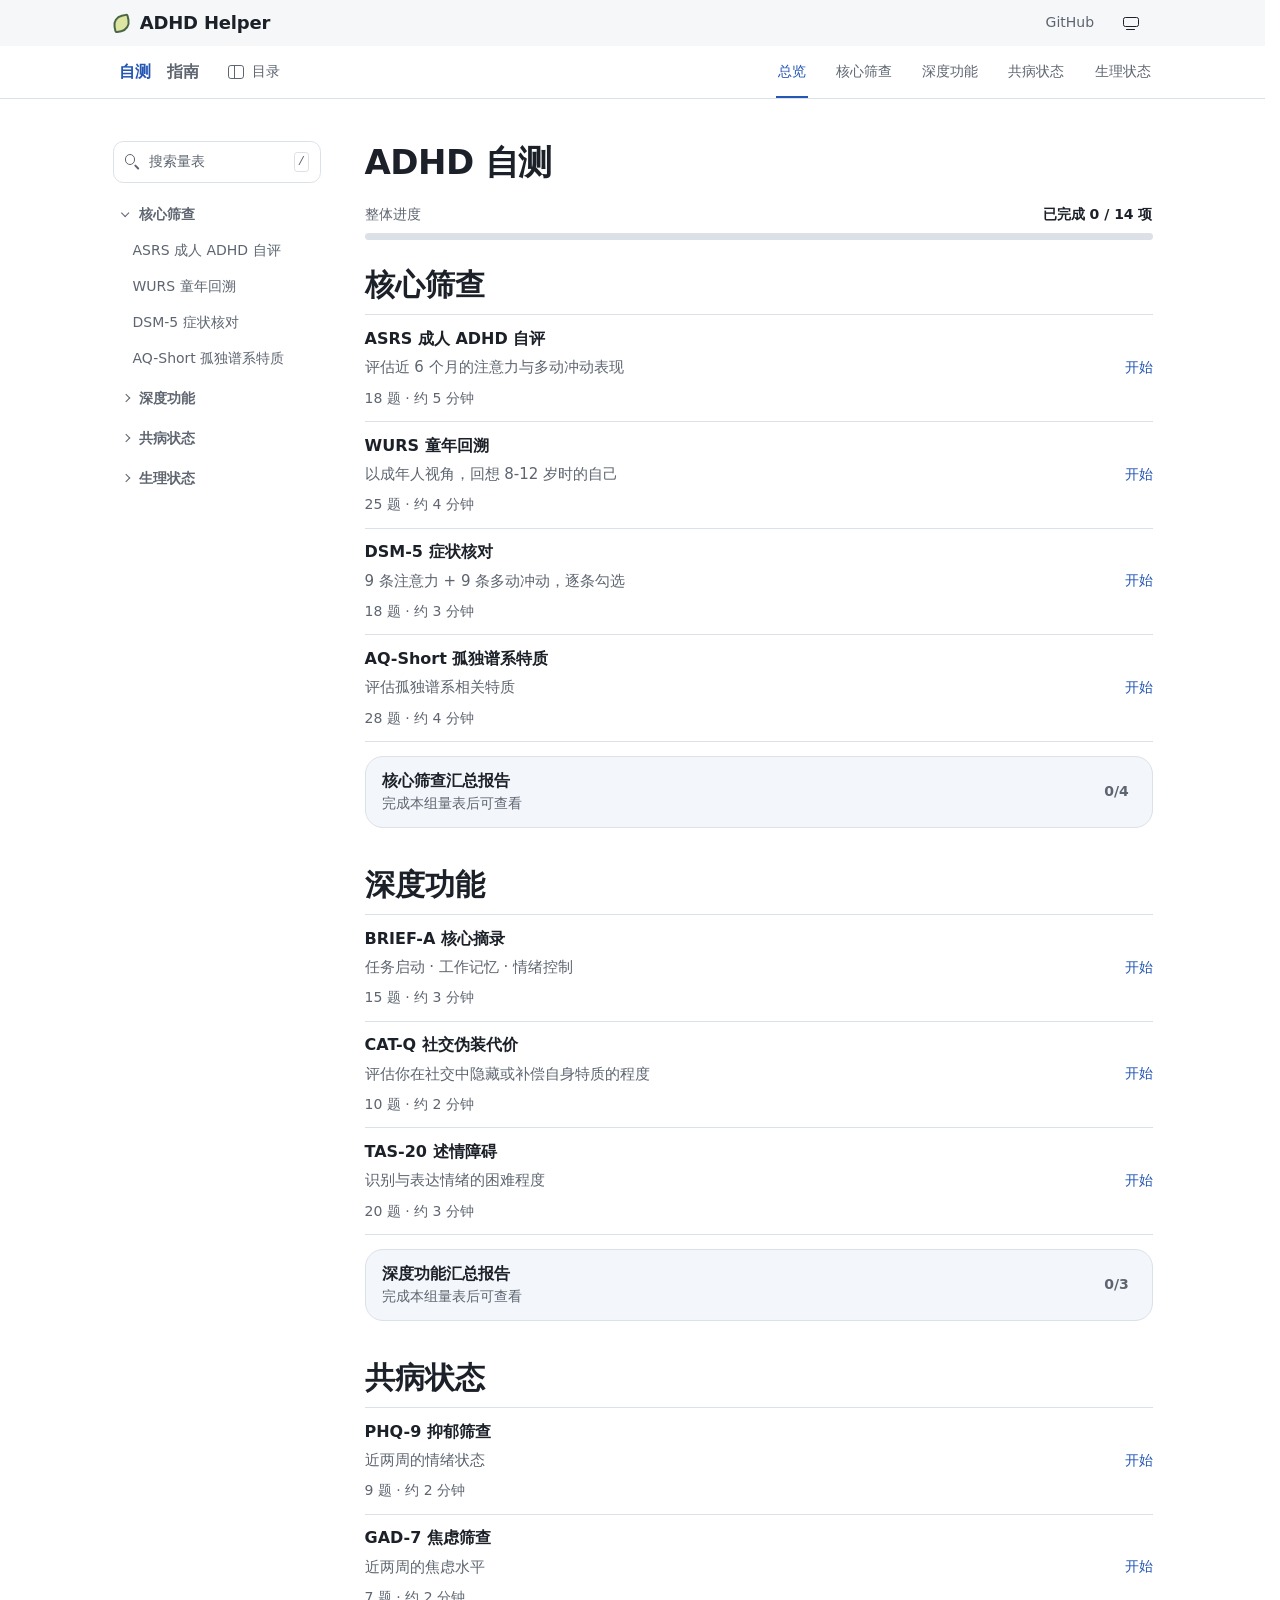
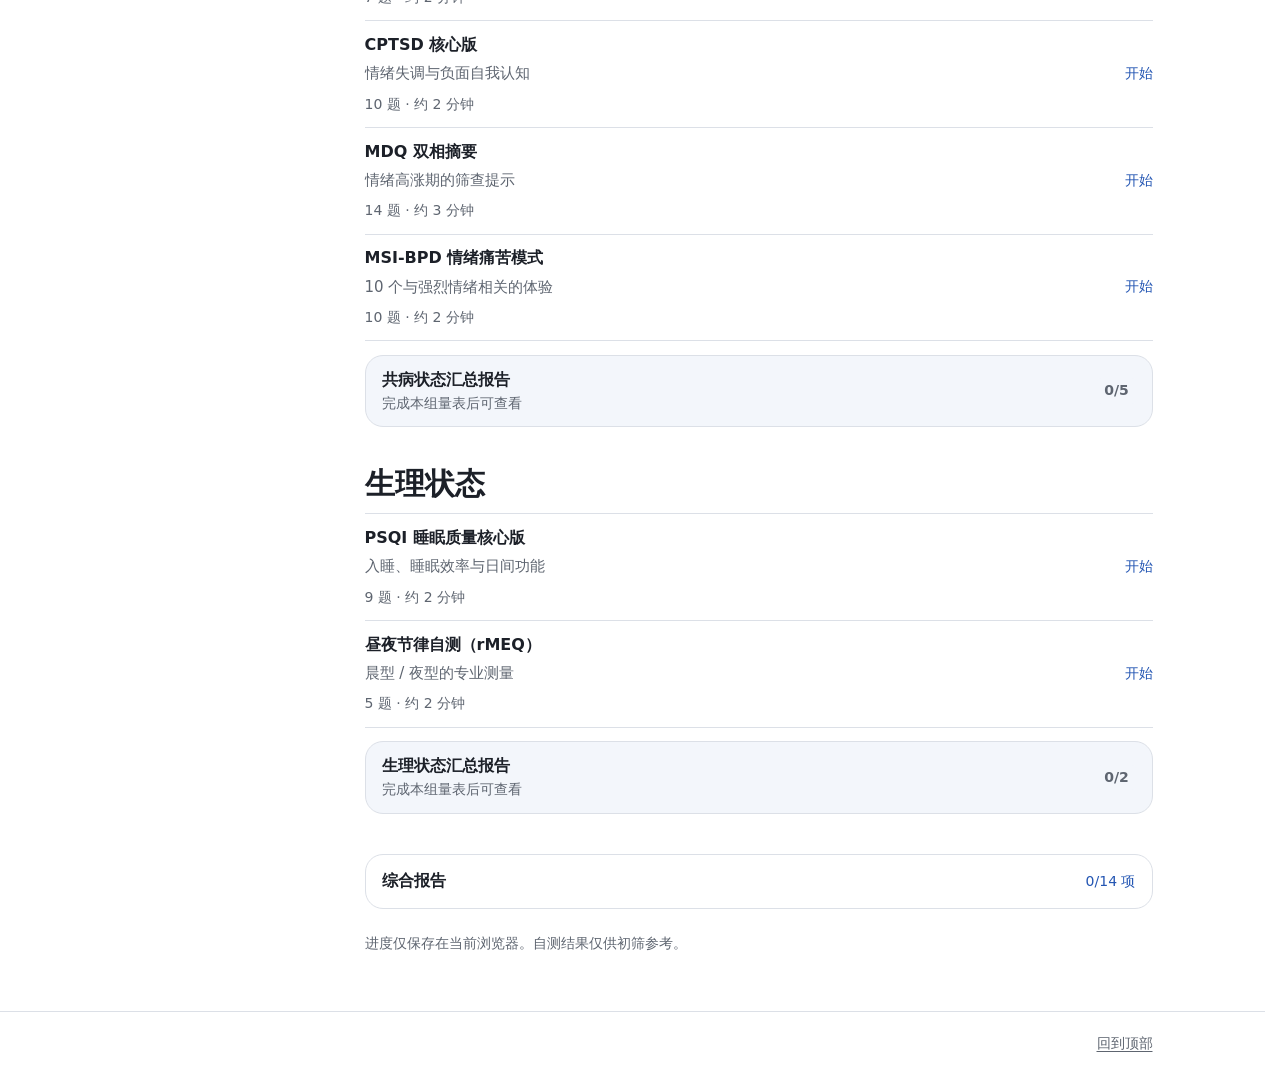
==== commit a113da05: "Move section navigation below the masthead and simplify the footer" ====
--- a/index.html
+++ b/index.html
@@ -23,28 +23,27 @@
 </head>
 <body class="assessment-page">
 <a class="skip-link" href="#main">跳到正文</a>
-<header class="site-header">
+<header class="site-header" id="top" tabindex="-1">
   <div class="wrap header-line">
     <a class="wordmark" href="./"><span class="mark" aria-hidden="true"></span>ADHD Helper</a>
     <div class="header-tools">
-      <nav aria-label="主导航"><a href="./" aria-current="page">自测</a><a href="./guide.html">指南</a></nav>
-      <button type="button" class="toolbar-button guide-search-button" id="search-trigger" aria-label="搜索量表" hidden><span class="icon icon-search" aria-hidden="true"></span><span class="toolbar-label" aria-hidden="true">搜索</span></button>
+      <a class="github-link" href="https://github.com/LukeSONG2000/adhd-helper">GitHub</a>
       <button type="button" class="toolbar-button theme-control" id="theme-button" aria-label="外观" hidden>
         <span class="icon icon-display" aria-hidden="true"></span><span class="icon icon-sun" aria-hidden="true"></span><span class="icon icon-moon" aria-hidden="true"></span>
       </button>
     </div>
   </div>
 </header>
-<nav class="guide-toolbar assessment-toolbar" aria-label="自测栏目" hidden>
+<div class="guide-toolbar assessment-toolbar">
   <div class="wrap guide-toolbar-inner">
     <button type="button" class="toolbar-button directory-button" id="directory-button" aria-controls="guide-rail" aria-expanded="true" hidden><span class="icon icon-directory" aria-hidden="true"></span>目录</button>
-    <a class="guide-name" href="./">ADHD 自测</a>
+    <nav class="site-sections" aria-label="主导航"><a href="./" aria-current="page">自测</a><a href="./guide.html">指南</a></nav>
     <details class="guide-topics" id="guide-topics" open>
       <summary class="toolbar-button">栏目<span class="chevron" aria-hidden="true"></span></summary>
       <div class="guide-toplinks" id="tabs"></div>
     </details>
   </div>
-</nav>
+</div>
 <main id="main" class="wrap assessment">
   <noscript><p class="card">请启用 JavaScript，以便在浏览器里完成作答和生成报告。</p></noscript>
 
@@ -198,8 +197,7 @@
 </dialog>
 <footer class="site-footer">
   <div class="wrap footer-line">
-    <a href="https://github.com/LukeSONG2000/adhd-helper">项目源码</a>
-    <a href="https://github.com/ZHCstudio/adhd-test">题库与报告来源：ZHCstudio/adhd-test</a>
+    <a href="#top">回到顶部</a>
   </div>
 </footer>
 
@@ -1309,8 +1307,8 @@
   const target = document.getElementById(id);
   const entering = !target.classList.contains("active");
   document.querySelectorAll(".screen").forEach(screen => screen.classList.toggle("active", screen === target));
-  document.querySelector(".assessment-toolbar").hidden = !onHome;
-  document.getElementById("search-trigger").hidden = !onHome;
+  document.getElementById("directory-button").hidden = !onHome || !document.body.hasAttribute("data-directory-ready");
+  document.getElementById("guide-topics").hidden = !onHome;
   window.scrollTo(0, onHome && moveFocus ? homeScroll : 0);
   if (moveFocus) {
     target.querySelector("h1, h2").focus({ preventScroll: true });
--- a/site/assets/site.css
+++ b/site/assets/site.css
@@ -114,8 +114,8 @@
   border-radius: .65rem .15rem .65rem .15rem;
   transform: rotate(-12deg);
 }
-.header-tools, .header-line nav { display: flex; align-items: center; gap: .9rem; }
-.header-line nav a {
+.header-tools { display: flex; align-items: center; gap: .9rem; }
+.github-link {
   display: inline-flex;
   min-block-size: var(--touch-target);
   align-items: center;
@@ -123,8 +123,7 @@
   font-size: .875rem;
   white-space: nowrap;
 }
-.header-line nav a:is(:hover, [aria-current="page"]) { color: var(--link); text-decoration: none; }
-.header-line nav a[aria-current="page"] { font-weight: 650; }
+.github-link:hover { color: var(--link); }
 .toolbar-button {
   display: inline-flex;
   min-inline-size: var(--touch-target);
@@ -169,8 +168,8 @@
 .icon-moon::before { content: ""; position: absolute; inset: .015rem .04rem auto auto; width: .7rem; height: .7rem; border-radius: 50%; box-shadow: -.2rem .145rem 0 currentColor; }
 
 .site-footer { border-block-start: 1px solid var(--line); color: var(--muted); }
-.footer-line { min-height: 4rem; }
-.footer-line a { color: var(--muted); font-size: .875rem; }
+.footer-line { min-height: 4rem; justify-content: flex-end; }
+.footer-line a { display: inline-flex; align-items: center; min-height: var(--touch-target); color: var(--muted); font-size: .875rem; }
 ::view-transition { pointer-events: none; }
 ::view-transition-old(root), ::view-transition-new(root) {
   animation-duration: .2s;
@@ -181,7 +180,7 @@
 }
 @media (max-width: 30rem) {
   .header-line { min-height: 3.125rem; padding-block: .12rem; }
-  .header-tools, .header-line nav { gap: .5rem; }
+  .header-tools { gap: .5rem; }
   .wrap { width: calc(100% - 1.5rem); }
   .wordmark { font-size: 1rem; white-space: nowrap; }
   .footer-line { padding-block: .5rem; }
--- a/site/assets/guide.css
+++ b/site/assets/guide.css
@@ -17,7 +17,7 @@
 .guide-page .wrap, .assessment-page .guide-toolbar .wrap, .assessment-page :is(.guide-layout, .header-line, .footer-line) {
   width: min(var(--docs-frame), calc(100% - 2 * var(--docs-gutter)));
 }
-.guide-page .site-header, .assessment-page:has(#s-home.active) .site-header { border-block-end: 0; }
+.guide-page .site-header, .assessment-page .site-header { border-block-end: 0; }
 .guide-toolbar {
   position: sticky;
   top: var(--docs-top);
@@ -39,7 +39,19 @@
   min-block-size: var(--docs-header);
   gap: .5rem;
 }
-.guide-name { color: inherit; font-weight: 700; text-decoration: none; white-space: nowrap; }
+.site-sections { display: flex; align-items: center; gap: .25rem; }
+.site-sections a {
+  display: inline-flex;
+  align-items: center;
+  justify-content: center;
+  min-block-size: var(--docs-header);
+  min-inline-size: var(--touch-target);
+  font-weight: 650;
+  color: var(--muted);
+  text-decoration: none;
+  white-space: nowrap;
+}
+.site-sections a:is(:hover, [aria-current="page"]) { color: var(--link); }
 .guide-topics { margin-inline-start: auto; }
 .guide-topics > summary { display: none; }
 .guide-toplinks { display: flex; align-items: center; gap: clamp(.85rem, 2.4vw, 1.65rem); }
@@ -63,8 +75,6 @@
   content: "";
 }
 .directory-button { padding-inline: 0 .45rem; }
-.directory-button + .guide-name { padding-inline-start: .55rem; border-inline-start: 1px solid var(--line); }
-.directory-button[hidden] + .guide-name { padding-inline-start: 0; border: 0; }
 .icon-search::before { content: ""; position: absolute; inset: .03rem auto auto .06rem; width: .66rem; height: .66rem; border: 1.5px solid; border-radius: 50%; }
 .icon-search::after { content: ""; position: absolute; inset: .75rem auto auto .65rem; width: .35rem; height: 1.5px; background: currentColor; transform: rotate(45deg); border-radius: 1px; }
 .icon-directory { border: 1.5px solid; border-radius: .18rem; height: .84rem; }
@@ -281,11 +291,11 @@
 
 @media (min-width: 64rem) {
   html:has(.guide-page, .assessment-page) { scrollbar-gutter: stable; }
-  .guide-name { order: -1; }
-  .directory-button + .guide-name { padding-inline-start: 0; border: 0; }
+  .site-sections { order: -1; }
   .directory-button { margin-inline-start: .55rem; padding-inline: .45rem; color: var(--muted); }
 }
 @media (max-width: 63.999rem) {
+  .directory-button:not([hidden]) + .site-sections::before { content: ""; height: 1rem; border-inline-start: 1px solid var(--line); }
   .guide-layout { grid-template-columns: minmax(0, 1fr); max-width: 51rem; }
   body[data-directory-ready] .guide-rail { display: none; }
   .guide-rail .rail-sticky { position: static; max-height: 18rem; padding-block-end: 0; }
@@ -297,8 +307,6 @@
     --docs-heading-space: 2.1rem;
   }
   .guide-topics > summary { display: inline-flex; }
-  .toolbar-label { display: none; }
-  .header-line nav a[aria-current="page"] { display: none; }
   .guide-topics[open] .guide-toplinks {
     display: grid;
     position: absolute;
--- a/site/assets/assessment.css
+++ b/site/assets/assessment.css
@@ -75,9 +75,9 @@
 .assessment .screen-back { margin-block-end: .55rem; }
 
 .assessment .screen.active#s-home { padding: 0; }
-.home-title {
+.assessment-overview .home-title {
   color: var(--ink);
-  font-size: 1.5rem;
+  font-size: clamp(1.625rem, 3vw, 2.125rem);
   font-weight: 650;
   line-height: 1.25;
   margin-block-end: 1.25rem;
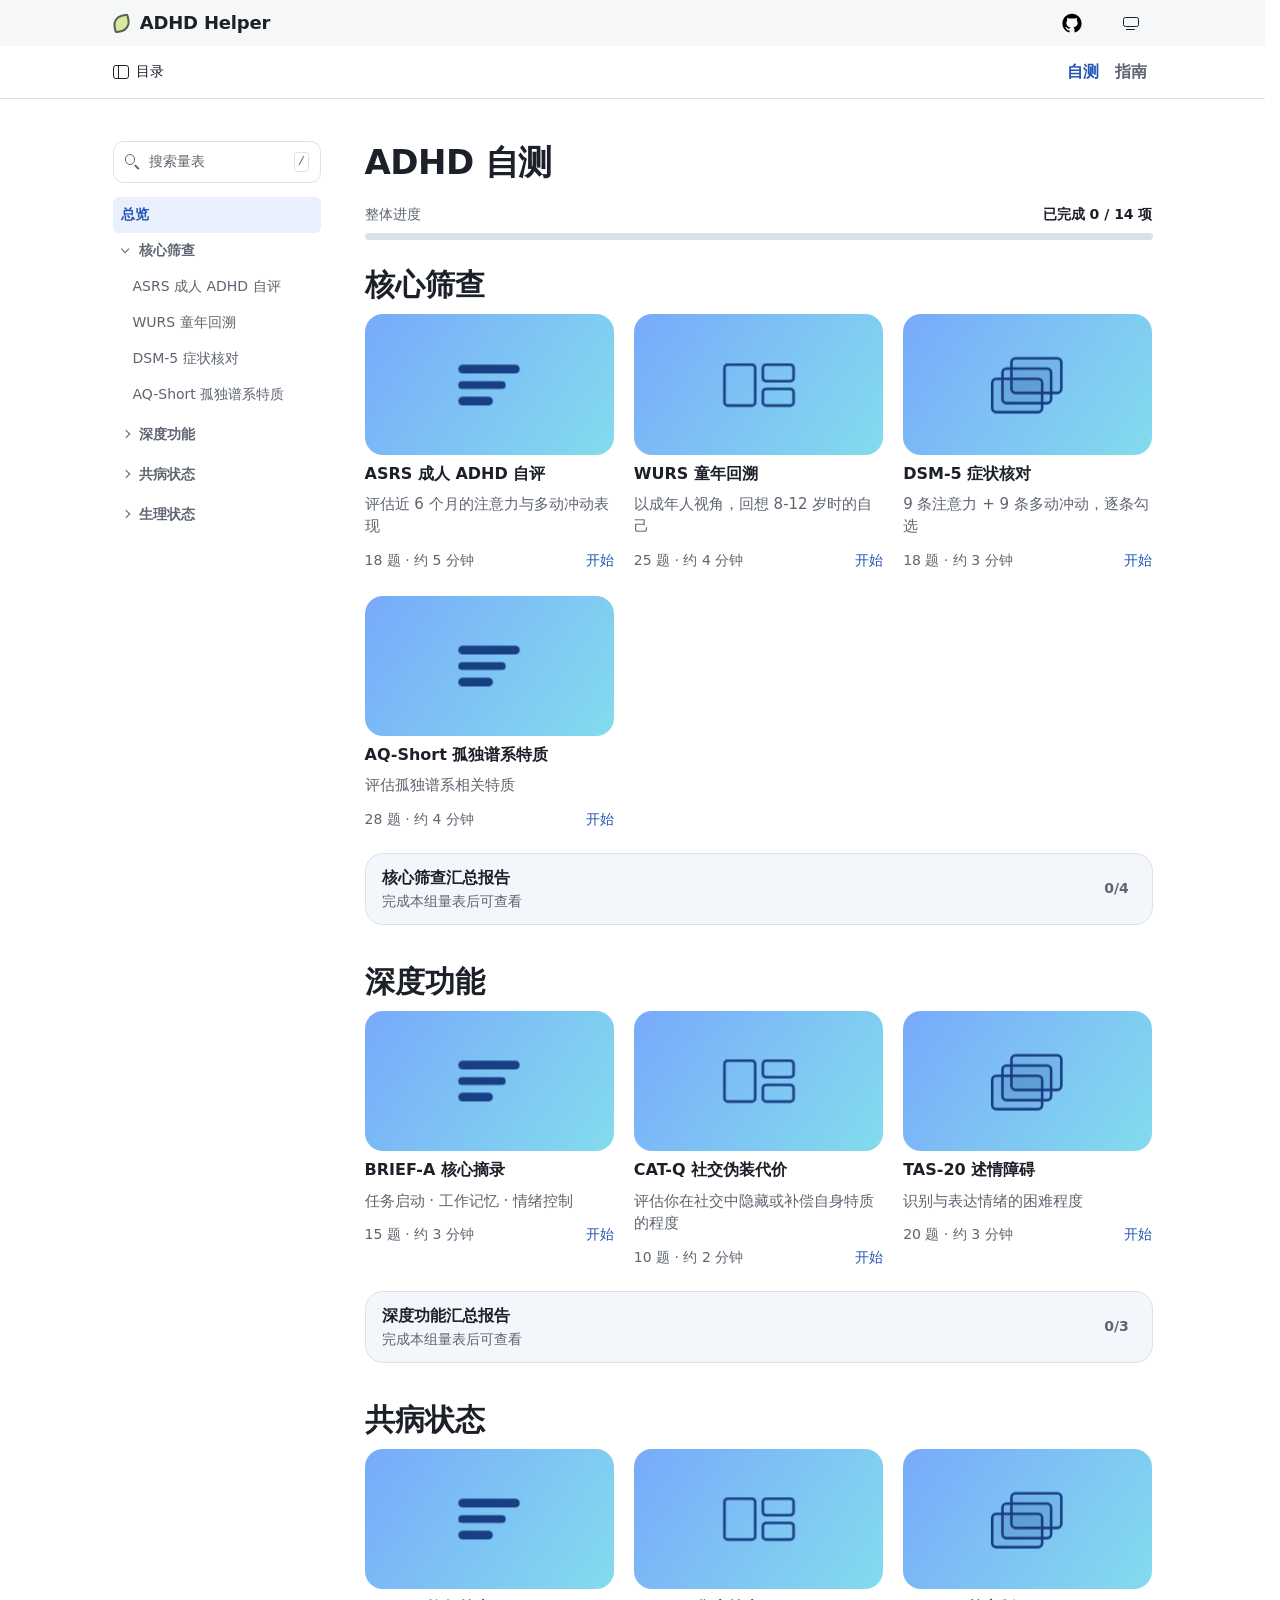
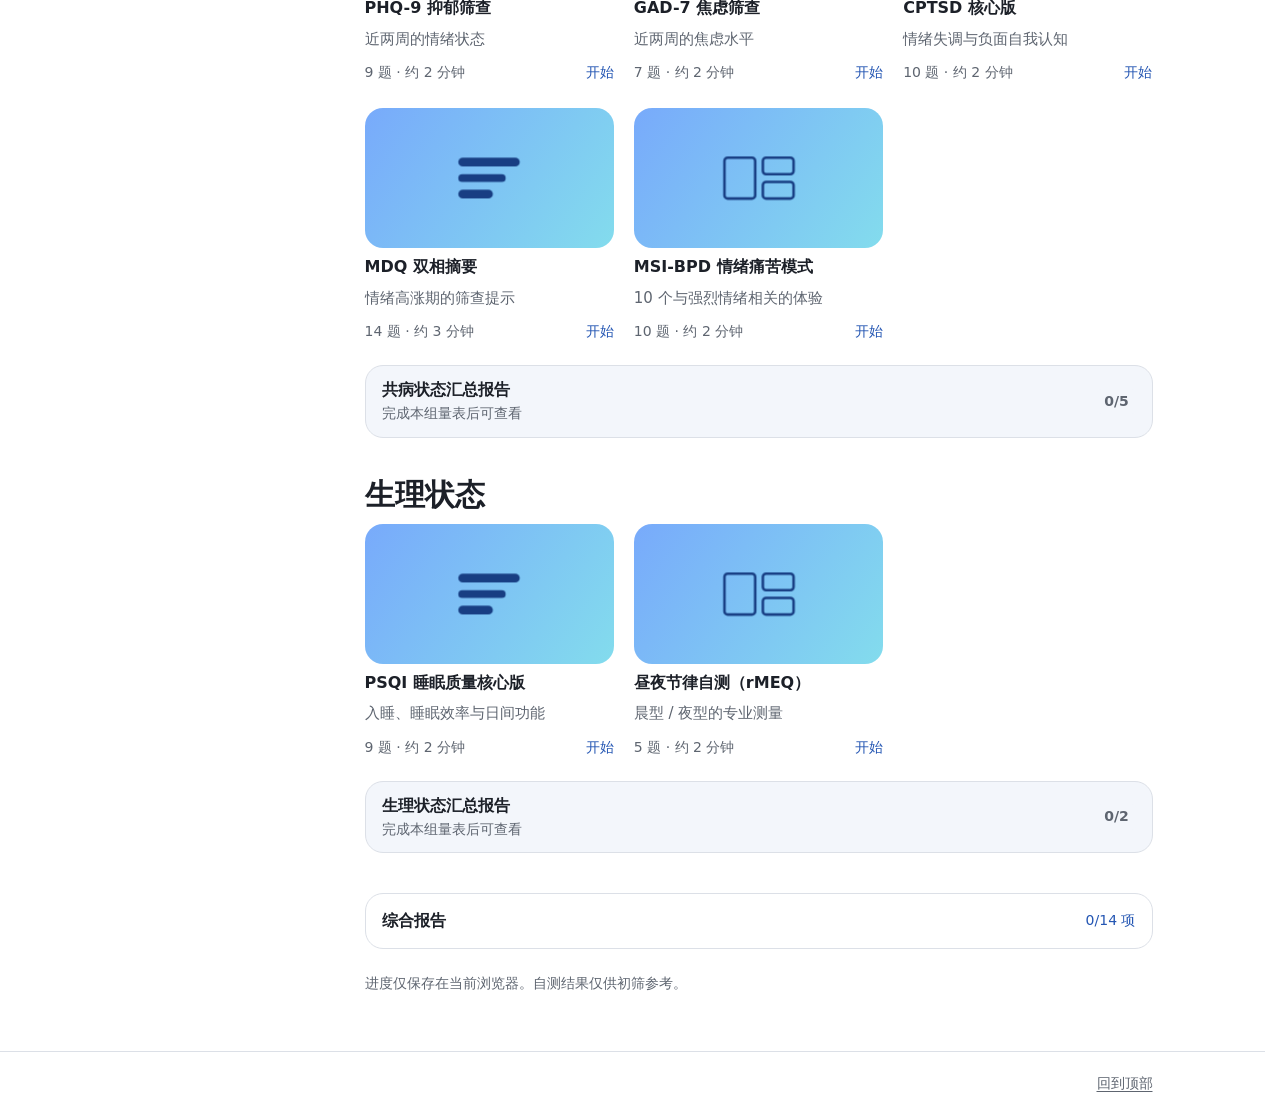
==== commit dac4e0c8: "Unify overview cards and assessment routes in the shared directory" ====
--- a/index.html
+++ b/index.html
@@ -25,9 +25,9 @@
 <a class="skip-link" href="#main">跳到正文</a>
 <header class="site-header" id="top" tabindex="-1">
   <div class="wrap header-line">
-    <a class="wordmark" href="./"><span class="mark" aria-hidden="true"></span>ADHD Helper</a>
+    <a class="wordmark" href="./index.html"><span class="mark" aria-hidden="true"></span>ADHD Helper</a>
     <div class="header-tools">
-      <a class="github-link" href="https://github.com/LukeSONG2000/adhd-helper">GitHub</a>
+      <a class="github-link" href="https://github.com/LukeSONG2000/adhd-helper" aria-label="GitHub" title="GitHub"><img src="site/assets/github.svg" width="20" height="20" alt=""></a>
       <button type="button" class="toolbar-button theme-control" id="theme-button" aria-label="外观" hidden>
         <span class="icon icon-display" aria-hidden="true"></span><span class="icon icon-sun" aria-hidden="true"></span><span class="icon icon-moon" aria-hidden="true"></span>
       </button>
@@ -37,20 +37,14 @@
 <div class="guide-toolbar assessment-toolbar">
   <div class="wrap guide-toolbar-inner">
     <button type="button" class="toolbar-button directory-button" id="directory-button" aria-controls="guide-rail" aria-expanded="true" hidden><span class="icon icon-directory" aria-hidden="true"></span>目录</button>
-    <nav class="site-sections" aria-label="主导航"><a href="./" aria-current="page">自测</a><a href="./guide.html">指南</a></nav>
-    <details class="guide-topics" id="guide-topics" open>
-      <summary class="toolbar-button">栏目<span class="chevron" aria-hidden="true"></span></summary>
-      <div class="guide-toplinks" id="tabs"></div>
-    </details>
+    <nav class="site-sections" aria-label="主导航"><a href="./index.html" aria-current="page">自测</a><a href="./guide.html">指南</a></nav>
   </div>
 </div>
 <main id="main" class="wrap assessment">
   <noscript><p class="card">请启用 JavaScript，以便在浏览器里完成作答和生成报告。</p></noscript>
 
 
-  <!-- ================= 首页 ================= -->
-  <section class="screen" id="s-home">
-    <div class="wrap guide-layout" id="guide-layout" data-search-unit="项量表">
+  <div class="wrap guide-layout" id="guide-layout" data-search-unit="项量表">
       <aside class="guide-rail" id="guide-rail" aria-label="量表目录">
         <div class="rail-sticky" id="rail-sticky">
           <div class="guide-navigator" id="guide-navigator">
@@ -64,7 +58,9 @@
           </div>
         </div>
       </aside>
-      <div class="assessment-overview">
+    <div class="assessment-content">
+      <!-- ================= 首页 ================= -->
+      <section class="screen assessment-overview" id="s-home">
         <h1 class="home-title" tabindex="-1">ADHD 自测</h1>
         <div class="home-progress">
           <div class="progress-row"><span>整体进度</span><strong id="home-progress-text"></strong></div>
@@ -82,9 +78,7 @@
           </details>
         </div>
         <p class="home-note">进度仅保存在当前浏览器。自测结果仅供初筛参考。</p>
-      </div>
-    </div>
-  </section>
+      </section>
 
   <!-- ================= 引导页 ================= -->
   <section class="screen" id="s-guide">
@@ -190,6 +184,8 @@
       <ul class="sec-body pending-list" id="l-body"></ul>
     </details>
   </section>
+    </div>
+  </div>
 </main>
 <dialog class="guide-drawer" id="guide-drawer" aria-labelledby="drawer-title">
   <div class="drawer-head"><h2 id="drawer-title">量表目录</h2><form method="dialog"><button type="submit" class="toolbar-button" aria-label="关闭目录" autofocus><span class="icon icon-close" aria-hidden="true"></span></button></form></div>
@@ -1140,47 +1136,21 @@
 /* =====================================================================
  * 5. 首页（Tab + 入口卡片）
  * ===================================================================== */
-let homeSection = "";
 let homeScroll = 0;
-
-function renderTabs(selected = "") {
-  const tabs = document.getElementById("tabs");
-  if (!tabs.firstElementChild) {
-    const sections = [{ id: "", name: "总览" }, ...TABS];
-    tabs.innerHTML = sections.map(t => `<a href="#${t.id ? `module-${t.id}` : "s-home"}" data-module="${t.id}" onclick="event.preventDefault(); switchTab('${t.id}')">${t.name}</a>`).join("");
-  }
-  for (const link of tabs.children) {
-    if (link.dataset.module === selected) link.setAttribute("aria-current", "location");
-    else link.removeAttribute("aria-current");
-  }
-}
-
-function switchTab(id, scroll = true) {
-  if (id) {
-    state.tab = id;
-    saveState();
-  }
-  homeSection = id;
-  renderTabs(homeSection);
-  if (scroll) {
-    if (!id) window.scrollTo(0, 0);
-    else document.getElementById(`module-${id}`).scrollIntoView();
-  }
-}
 
 function renderEntries() {
   const sections = TABS.map(t => {
-    const cards = tabModules(t.id).map(homeEntry).join("");
+    const cards = tabModules(t.id).map((mod, i) => homeEntry(mod, ["steps", "layout", "layers"][i % 3])).join("");
     return `<section class="scale-section" id="module-${t.id}" aria-labelledby="module-title-${t.id}">
       <h2 id="module-title-${t.id}">${t.name}</h2>
-      <ul class="entry-list" role="list">${cards}</ul>
+      <ul class="entry-list guide-cards" role="list">${cards}</ul>
       ${tabReportCard(t.id)}
     </section>`;
   });
   document.getElementById("entry-list").innerHTML = sections.join("");
 }
 
-function homeEntry(m) {
+function homeEntry(m, cover) {
   const result = currentResult(m);
   const index = MODULES.indexOf(m);
   const count = answeredCount(m);
@@ -1189,31 +1159,67 @@
     : [`${m.items.length} 题 · 约 ${m.time} 分钟`];
   const action = result ? "查看结果" : count > 0 ? "继续" : "开始";
   return `<li>
-    <button class="entry${result ? " complete" : ""}" type="button" onclick="openHomeScale(${index})" aria-labelledby="scale-${m.id} action-${m.id}" aria-describedby="purpose-${m.id} detail-${m.id}">
-      <span class="entry-title" id="scale-${m.id}">${m.name}</span>
+    <a class="entry guide-card${result ? " complete" : ""}" href="#scale-${m.id}" onclick="followScaleLink(event, ${index})" aria-labelledby="entry-title-${m.id} action-${m.id}" aria-describedby="purpose-${m.id} detail-${m.id}">
+      <span class="guide-cover" data-cover="${cover}" aria-hidden="true"><span><i></i><i></i><i></i></span></span>
+      <span class="entry-title" id="entry-title-${m.id}">${m.name}</span>
       <span class="entry-purpose" id="purpose-${m.id}">${escapeHtml(m.desc)}</span>
       <span class="entry-foot">
         <span class="entry-summary" id="detail-${m.id}">${details.map(text => `<span>${escapeHtml(text)}</span>`).join("")}</span>
         <span class="entry-action" id="action-${m.id}">${action}</span>
       </span>
-    </button>
+    </a>
   </li>`;
 }
 
 function renderAssessmentDirectory() {
   const activeTab = TABS.some(t => t.id === state.tab) ? state.tab : "core";
-  document.getElementById("guide-tree").innerHTML = TABS.map(t => {
-    const links = tabModules(t.id).map(m => `<a class="tree-link" href="#scale-${m.id}" data-note="${m.id}" data-search="${escapeHtml(m.name)} ${escapeHtml(m.desc)} ${t.name}" onclick="event.preventDefault(); openHomeScale(${MODULES.indexOf(m)})">${m.name}</a>`).join("");
-    return `<details class="tree-group"${t.id === activeTab ? " open" : ""}><summary>${t.name}</summary><div class="tree-links">${links}</div></details>`;
+  const sections = TABS.map(t => {
+    const links = tabModules(t.id).map(m => `<a class="tree-link" href="#scale-${m.id}" data-note="${m.id}" data-search="${escapeHtml(m.name)} ${escapeHtml(m.desc)} ${t.name}" onclick="followScaleLink(event, ${MODULES.indexOf(m)})">${m.name}</a>`).join("");
+    return `<details class="tree-group" data-module="${t.id}"${t.id === activeTab ? " open" : ""}><summary>${t.name}</summary><div class="tree-links">${links}</div></details>`;
   }).join("");
+  document.getElementById("guide-tree").innerHTML = `<a class="tree-link" href="./index.html" data-overview onclick="followScaleLink(event)">总览</a>${sections}`;
+}
+
+function followScaleLink(event, index) {
+  if (event.metaKey || event.ctrlKey || event.shiftKey || event.altKey) return;
+  event.preventDefault();
+  if (index === undefined) {
+    document.getElementById("guide-drawer").close();
+    homeScroll = 0;
+    showHome();
+  } else openHomeScale(index);
 }
 
 function openHomeScale(index) {
   const mod = MODULES[index];
   document.getElementById("guide-drawer").close();
-  switchTab(mod.tab, false);
   if (currentResult(mod)) viewResult(mod.id);
   else openGuide(index);
+}
+
+function scaleFromHash() {
+  return byId(location.hash.match(/^#scale-([a-z0-9]+)$/)?.[1]);
+}
+
+function syncScaleSelection(mod) {
+  const tree = document.getElementById("guide-tree");
+  for (const link of tree.querySelectorAll("[aria-current]")) link.removeAttribute("aria-current");
+  const selected = tree.querySelector(mod ? `[data-note="${mod.id}"]` : "[data-overview]");
+  selected.setAttribute("aria-current", "page");
+  if (!mod) return;
+  if (selected.hidden) {
+    const search = document.getElementById("guide-search");
+    search.value = "";
+    search.dispatchEvent(new Event("input"));
+  }
+  selected.closest("details").open = true;
+  const route = `#scale-${mod.id}`;
+  if (location.hash !== route) history.pushState(null, "", route);
+  if (state.tab !== mod.tab) {
+    state.tab = mod.tab;
+    saveState();
+  }
+  document.dispatchEvent(new Event("directory-selection"));
 }
 
 /* 每个 Tab 底部的本模块汇总报告入口 */
@@ -1269,8 +1275,9 @@
 }
 
 function showHome(moveFocus = true) {
+  if (scaleFromHash()) history.replaceState(null, "", location.href.split("#")[0]);
+  syncScaleSelection(null);
   renderHomeProgress();
-  renderTabs(homeSection);
   renderEntries();
   renderCompSlot();
   const hasResults = MODULES.some(m => state.results[m.id]);
@@ -1307,8 +1314,6 @@
   const target = document.getElementById(id);
   const entering = !target.classList.contains("active");
   document.querySelectorAll(".screen").forEach(screen => screen.classList.toggle("active", screen === target));
-  document.getElementById("directory-button").hidden = !onHome || !document.body.hasAttribute("data-directory-ready");
-  document.getElementById("guide-topics").hidden = !onHome;
   window.scrollTo(0, onHome && moveFocus ? homeScroll : 0);
   if (moveFocus) {
     target.querySelector("h1, h2").focus({ preventScroll: true });
@@ -1318,6 +1323,7 @@
 
 function openGuide(idx) {
   curMod = MODULES[idx];
+  syncScaleSelection(curMod);
   const g = curMod.guide;
   document.getElementById("g-title").textContent = g.title;
   document.getElementById("g-focus").textContent = g.focus;
@@ -1473,6 +1479,7 @@
   const mod = byId(id), r = state.results[id];
   if (!mod || !r) return;
   curMod = mod;
+  syncScaleSelection(mod);
   renderResult(mod, r);
   switchScreen("s-result");
 }
@@ -1813,7 +1820,8 @@
   } else if (nextTab) {
     setNextAction("tr-next-module", "tr-home", `继续 ${nextTab.name}`, () => {
       showHome();
-      switchTab(nextTab.id);
+      document.querySelector(`.tree-group[data-module="${nextTab.id}"]`).open = true;
+      document.getElementById(`module-${nextTab.id}`).scrollIntoView();
     });
   } else {
     setNextAction("tr-next-module", "tr-home", "返回量表目录", showHome);
@@ -1836,7 +1844,6 @@
   const button = document.getElementById("l-btn");
   button.textContent = answeredCount(next) ? "继续作答" : "开始下一项";
   button.onclick = () => {
-    switchTab(next.tab, false);
     openGuide(MODULES.indexOf(next));
   };
   switchScreen("s-locked");
@@ -2098,7 +2105,6 @@
   state.results = {};
   state.tabReports = {};
   state.tab = "core";
-  homeSection = "";
   homeScroll = 0;
   saveState();
   showHome();
@@ -2115,7 +2121,14 @@
 syncTabReports();
 saveState();
 renderAssessmentDirectory();
-showHome(false);
+const initialScale = scaleFromHash();
+if (initialScale) openHomeScale(MODULES.indexOf(initialScale));
+else showHome(false);
+addEventListener("hashchange", () => {
+  const scale = scaleFromHash();
+  if (scale) openHomeScale(MODULES.indexOf(scale));
+  else if (!location.hash) showHome();
+});
 </script>
 </body>
 </html>
--- a/site/assets/site.css
+++ b/site/assets/site.css
@@ -117,13 +117,13 @@
 .header-tools { display: flex; align-items: center; gap: .9rem; }
 .github-link {
   display: inline-flex;
+  min-inline-size: var(--touch-target);
   min-block-size: var(--touch-target);
   align-items: center;
-  color: var(--muted);
-  font-size: .875rem;
-  white-space: nowrap;
+  justify-content: center;
 }
-.github-link:hover { color: var(--link); }
+.github-link:hover { opacity: .72; }
+:root[data-theme="dark"] .github-link img { filter: invert(1); }
 .toolbar-button {
   display: inline-flex;
   min-inline-size: var(--touch-target);
--- a/site/assets/guide.css
+++ b/site/assets/guide.css
@@ -39,7 +39,7 @@
   min-block-size: var(--docs-header);
   gap: .5rem;
 }
-.site-sections { display: flex; align-items: center; gap: .25rem; }
+.site-sections { display: flex; align-items: center; gap: .25rem; margin-inline-start: auto; }
 .site-sections a {
   display: inline-flex;
   align-items: center;
@@ -52,28 +52,6 @@
   white-space: nowrap;
 }
 .site-sections a:is(:hover, [aria-current="page"]) { color: var(--link); }
-.guide-topics { margin-inline-start: auto; }
-.guide-topics > summary { display: none; }
-.guide-toplinks { display: flex; align-items: center; gap: clamp(.85rem, 2.4vw, 1.65rem); }
-.guide-toplinks a {
-  position: relative;
-  display: inline-flex;
-  align-items: center;
-  min-block-size: var(--docs-header);
-  padding-inline: .12rem;
-  font-size: .875rem;
-  color: var(--muted);
-  white-space: nowrap;
-  text-decoration: none;
-}
-.guide-toplinks a:is(:hover, [aria-current]) { color: var(--link); }
-.guide-toplinks a[aria-current]::after {
-  position: absolute;
-  inset: auto 0 0;
-  block-size: 2px;
-  background: var(--link);
-  content: "";
-}
 .directory-button { padding-inline: 0 .45rem; }
 .icon-search::before { content: ""; position: absolute; inset: .03rem auto auto .06rem; width: .66rem; height: .66rem; border: 1.5px solid; border-radius: 50%; }
 .icon-search::after { content: ""; position: absolute; inset: .75rem auto auto .65rem; width: .35rem; height: 1.5px; background: currentColor; transform: rotate(45deg); border-radius: 1px; }
@@ -81,7 +59,6 @@
 .icon-directory::before { position: absolute; inset: 0 auto 0 .31rem; border-inline-start: 1px solid; content: ""; }
 .icon-close::before, .icon-close::after { content: ""; position: absolute; inset: 50% 0 auto; height: 1.5px; background: currentColor; transform: rotate(45deg); }
 .icon-close::after { transform: rotate(-45deg); }
-.chevron { width: .43rem; height: .43rem; border: solid; border-width: 0 1.5px 1.5px 0; transform: translateY(-.12rem) rotate(45deg); }
 
 .guide-layout {
   display: grid;
@@ -89,11 +66,11 @@
   column-gap: var(--docs-gap);
 }
 .guide-layout[data-rail-collapsed] { grid-template-columns: minmax(0, 1fr); }
-.guide-layout[data-rail-collapsed] > :is(.guide-library, .reader, .assessment-overview) {
+.guide-layout[data-rail-collapsed] > :is(.guide-library, .reader, .assessment-content) {
   width: min(100%, calc(var(--docs-frame) - var(--docs-rail) - var(--docs-gap)));
   margin-inline: auto;
 }
-.guide-layout > :is(main, .assessment-overview), .guide-rail { min-width: 0; }
+.guide-layout > :is(main, .assessment-content), .guide-rail { min-width: 0; }
 .rail-sticky {
   position: sticky;
   top: var(--docs-offset);
@@ -147,7 +124,7 @@
   border-radius: .4rem;
 }
 .tree-group > summary { font-weight: 620; cursor: pointer; list-style: none; }
-.tree-group > summary::-webkit-details-marker, .guide-topics > summary::-webkit-details-marker { display: none; }
+.tree-group > summary::-webkit-details-marker { display: none; }
 .tree-group > summary::before {
   width: .39rem;
   height: .39rem;
@@ -173,7 +150,7 @@
   .tree-links { min-height: 0; overflow: clip; }
 }
 
-.guide-library, .reader, .assessment-overview { padding-block: var(--docs-heading-space) 3.5rem; }
+.guide-library, .reader { padding-block: var(--docs-heading-space) 3.5rem; }
 .guide-layout [id]:is(section, h2, h3) { scroll-margin-block-start: calc(var(--docs-offset) + 1rem); }
 .guide-layout h1 { font-size: clamp(2rem, 4vw, 3rem); line-height: 1.12; letter-spacing: -.015em; font-weight: 650; }
 .title-word { display: inline-block; }
@@ -189,23 +166,20 @@
 .part { padding-block-end: 3.5rem; }
 .part h2, .downloads h2 { font-size: clamp(1.45rem, 2.7vw, 2rem); line-height: 1.2; font-weight: 650; }
 .part-chapters { display: grid; gap: 1.4rem; margin-block-start: .8rem; }
-.part-chapters ul { list-style: none; padding: 0; margin: 0; }
 .section-more > summary { color: var(--link); cursor: pointer; min-block-size: var(--touch-target); padding-block: .6rem; }
 .section-more + .section-more { border-block-start: 1px solid var(--line); }
-.section-more[open] > summary { margin-block-end: .4rem; }
-.part-chapters li { border-block-end: 1px solid var(--line); }
-.part-chapters li:first-child { border-block-start: 1px solid var(--line); }
-.part-chapters li a {
-  display: flex;
-  align-items: center;
-  min-block-size: var(--touch-target);
-  color: var(--ink);
-  text-decoration: none;
-  padding-block: .5rem;
-}
-.part-chapters li a:hover, .guide-card:hover { color: var(--link); }
+.guide-card:hover { color: var(--link); }
 .guide-cards { display: grid; grid-template-columns: repeat(3, minmax(0, 1fr)); gap: 1.25rem; margin-block: .5rem 1.5rem; }
 .guide-card { min-width: 0; display: grid; align-content: start; gap: .7rem; color: var(--ink); text-decoration: none; font-weight: 650; }
+.compact-cards { gap: .75rem; }
+.compact-cards .guide-card {
+  align-content: center;
+  min-block-size: 3.75rem;
+  padding: .65rem .85rem;
+  border: 1px solid var(--line);
+  border-radius: var(--radius-control);
+  background: var(--subtle);
+}
 .guide-cover {
   display: grid;
   place-items: center;
@@ -291,11 +265,8 @@
 
 @media (min-width: 64rem) {
   html:has(.guide-page, .assessment-page) { scrollbar-gutter: stable; }
-  .site-sections { order: -1; }
-  .directory-button { margin-inline-start: .55rem; padding-inline: .45rem; color: var(--muted); }
 }
 @media (max-width: 63.999rem) {
-  .directory-button:not([hidden]) + .site-sections::before { content: ""; height: 1rem; border-inline-start: 1px solid var(--line); }
   .guide-layout { grid-template-columns: minmax(0, 1fr); max-width: 51rem; }
   body[data-directory-ready] .guide-rail { display: none; }
   .guide-rail .rail-sticky { position: static; max-height: 18rem; padding-block-end: 0; }
@@ -306,25 +277,6 @@
     --docs-gutter: max(1.1rem, 6.25vw, env(safe-area-inset-left), env(safe-area-inset-right));
     --docs-heading-space: 2.1rem;
   }
-  .guide-topics > summary { display: inline-flex; }
-  .guide-topics[open] .guide-toplinks {
-    display: grid;
-    position: absolute;
-    inset: 100% 0 auto;
-    gap: 0;
-    padding: 0 var(--docs-gutter) .5rem;
-    background: var(--paper);
-    border-block-end: 1px solid var(--line);
-  }
-  .guide-toplinks a { border-block-start: 1px solid var(--line); }
-  .guide-toplinks a[aria-current]::after { display: none; }
-  @supports ((backdrop-filter: blur(20px)) or (-webkit-backdrop-filter: blur(20px))) {
-    .guide-toolbar:has(.guide-topics[open]), .guide-topics[open] .guide-toplinks {
-      background: rgba(var(--glass-color), .90);
-      -webkit-backdrop-filter: saturate(180%) blur(20px);
-      backdrop-filter: saturate(180%) blur(20px);
-    }
-  }
   .guide-cards { grid-template-columns: minmax(0, 1fr); gap: 1rem; }
   .part { padding-block-end: 2.65rem; }
   .library-header { padding-block-end: 1.8rem; }
@@ -334,7 +286,7 @@
   .tree-group::details-content { transition: none; }
 }
 @media (prefers-reduced-transparency: reduce), (forced-colors: active) {
-  .guide-toolbar:is(.is-stuck, :has(.guide-topics[open])), .guide-topics[open] .guide-toplinks {
+  .guide-toolbar.is-stuck {
     background: var(--paper);
     -webkit-backdrop-filter: none;
     backdrop-filter: none;
--- a/site/assets/assessment.css
+++ b/site/assets/assessment.css
@@ -1,10 +1,4 @@
-.assessment-page {
-  --reading-width: 39rem;
-}
-.assessment-page .assessment {
-  width: min(var(--reading-width), calc(100% - 2rem));
-}
-.assessment:has(#s-home.active) { width: 100%; }
+.assessment-page .assessment { width: 100%; }
 .assessment {
   --p: var(--link);
   --p-dark: var(--link);
@@ -44,9 +38,9 @@
 .assessment .screen { display: none; }
 .assessment .screen.active {
   display: block;
-  padding-block: clamp(1.25rem, 3vw, 2.5rem);
-  margin-inline: auto;
-}
+  padding-block: var(--docs-heading-space) 3.5rem;
+}
+.assessment .screen:not(#s-home) { max-width: 43rem; }
 .assessment .card {
   border: 1px solid var(--line);
   border-radius: var(--radius-card);
@@ -74,7 +68,6 @@
 }
 .assessment .screen-back { margin-block-end: .55rem; }
 
-.assessment .screen.active#s-home { padding: 0; }
 .assessment-overview .home-title {
   color: var(--ink);
   font-size: clamp(1.625rem, 3vw, 2.125rem);
@@ -127,19 +120,15 @@
 .assessment .scale-section { margin-block: 1.8rem 2.5rem; }
 .assessment .scale-section h2 { font-size: clamp(1.35rem, 2.6vw, 1.85rem); line-height: 1.2; margin-block-end: .65rem; }
 .assessment .entry-list {
-  margin: 0 0 .85rem;
+  margin: 0 0 1.15rem;
   padding: 0;
   list-style: none;
-  border-block-start: 1px solid var(--line);
-}
-.assessment .entry-list > li { border-block-end: 1px solid var(--line); }
+}
+.assessment .entry-list > li { min-width: 0; }
 .assessment .entry {
-  display: block;
   inline-size: 100%;
-  border: 0;
-  background: transparent;
-  color: var(--ink);
-  padding: .8rem 0;
+  block-size: 100%;
+  gap: .5rem;
   text-align: start;
   overflow-wrap: anywhere;
 }
@@ -149,7 +138,7 @@
   color: var(--muted);
   font-size: .9375rem;
   line-height: 1.5;
-  margin-block-start: .375rem;
+  font-weight: 400;
 }
 .assessment .entry-foot {
   display: flex;
@@ -157,7 +146,7 @@
   justify-content: space-between;
   align-items: center;
   gap: .45rem .75rem;
-  margin-block-start: .6rem;
+  font-weight: 400;
 }
 .assessment .entry-summary, .assessment .entry-note {
   display: block;
@@ -343,12 +332,19 @@
 .img-save-card .btn-primary { margin-block-start: .8rem; }
 .img-save-card img { display: block; inline-size: 100%; block-size: auto; border-radius: .2rem; border: 1px solid var(--line); }
 
-@media (min-width: 38rem) {
-  .assessment .entry { position: relative; padding-inline-end: 5rem; }
-  .assessment .entry-action { position: absolute; inset: 50% 0 auto auto; transform: translateY(-50%); }
+@media (max-width: 45.999rem) {
+  .assessment .entry {
+    grid-template-columns: 3.5rem minmax(0, 1fr);
+    column-gap: .75rem;
+    padding: .75rem;
+    border: 1px solid var(--line);
+    border-radius: var(--radius-card);
+  }
+  .assessment .entry .guide-cover { grid-column: 1; grid-row: 1 / span 3; width: 100%; border-radius: .6rem; }
+  .assessment .entry .guide-cover > span { transform: scale(.55); }
+  .assessment .entry > :not(.guide-cover) { grid-column: 2; }
 }
 @media (max-width: 37rem) {
-  .assessment .screen.active { padding-block-start: .7rem; }
   .home-title { margin-block-end: 1rem; }
   .assessment .quiz-actions {
     position: sticky;
